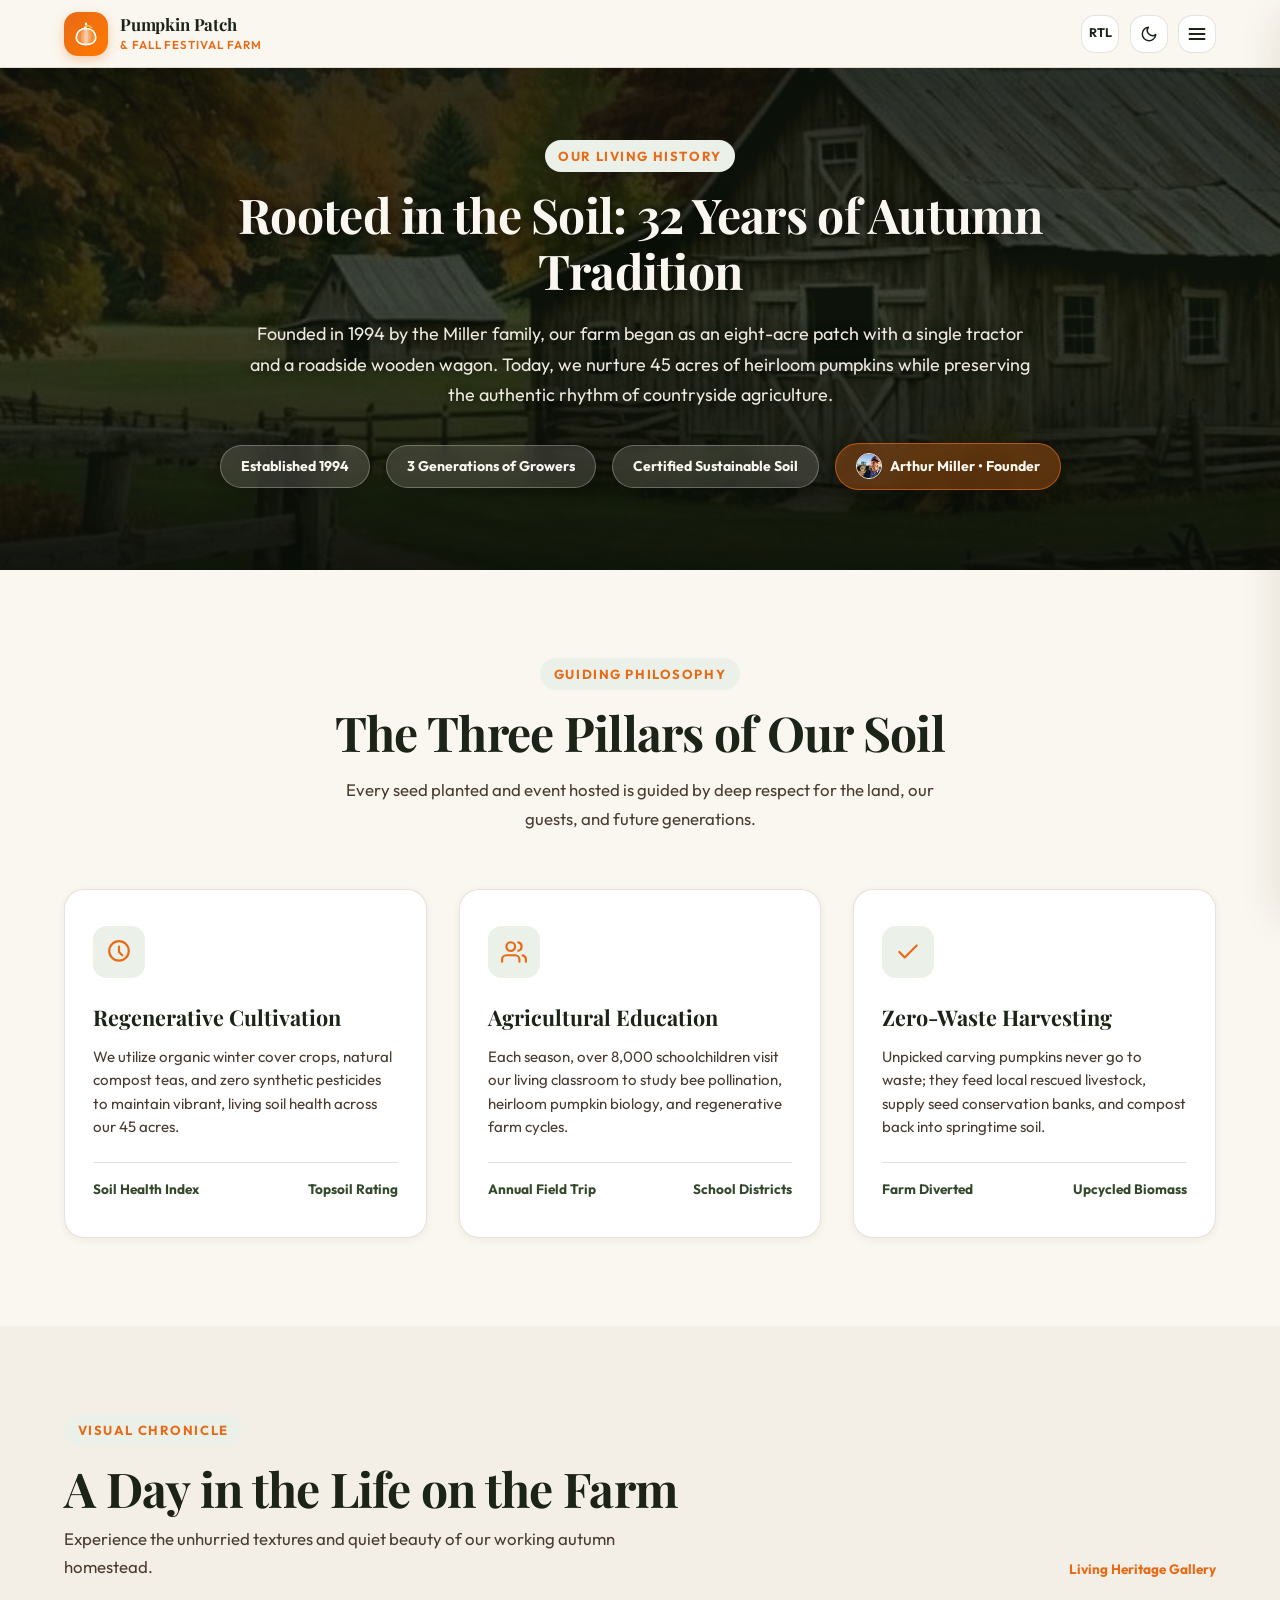
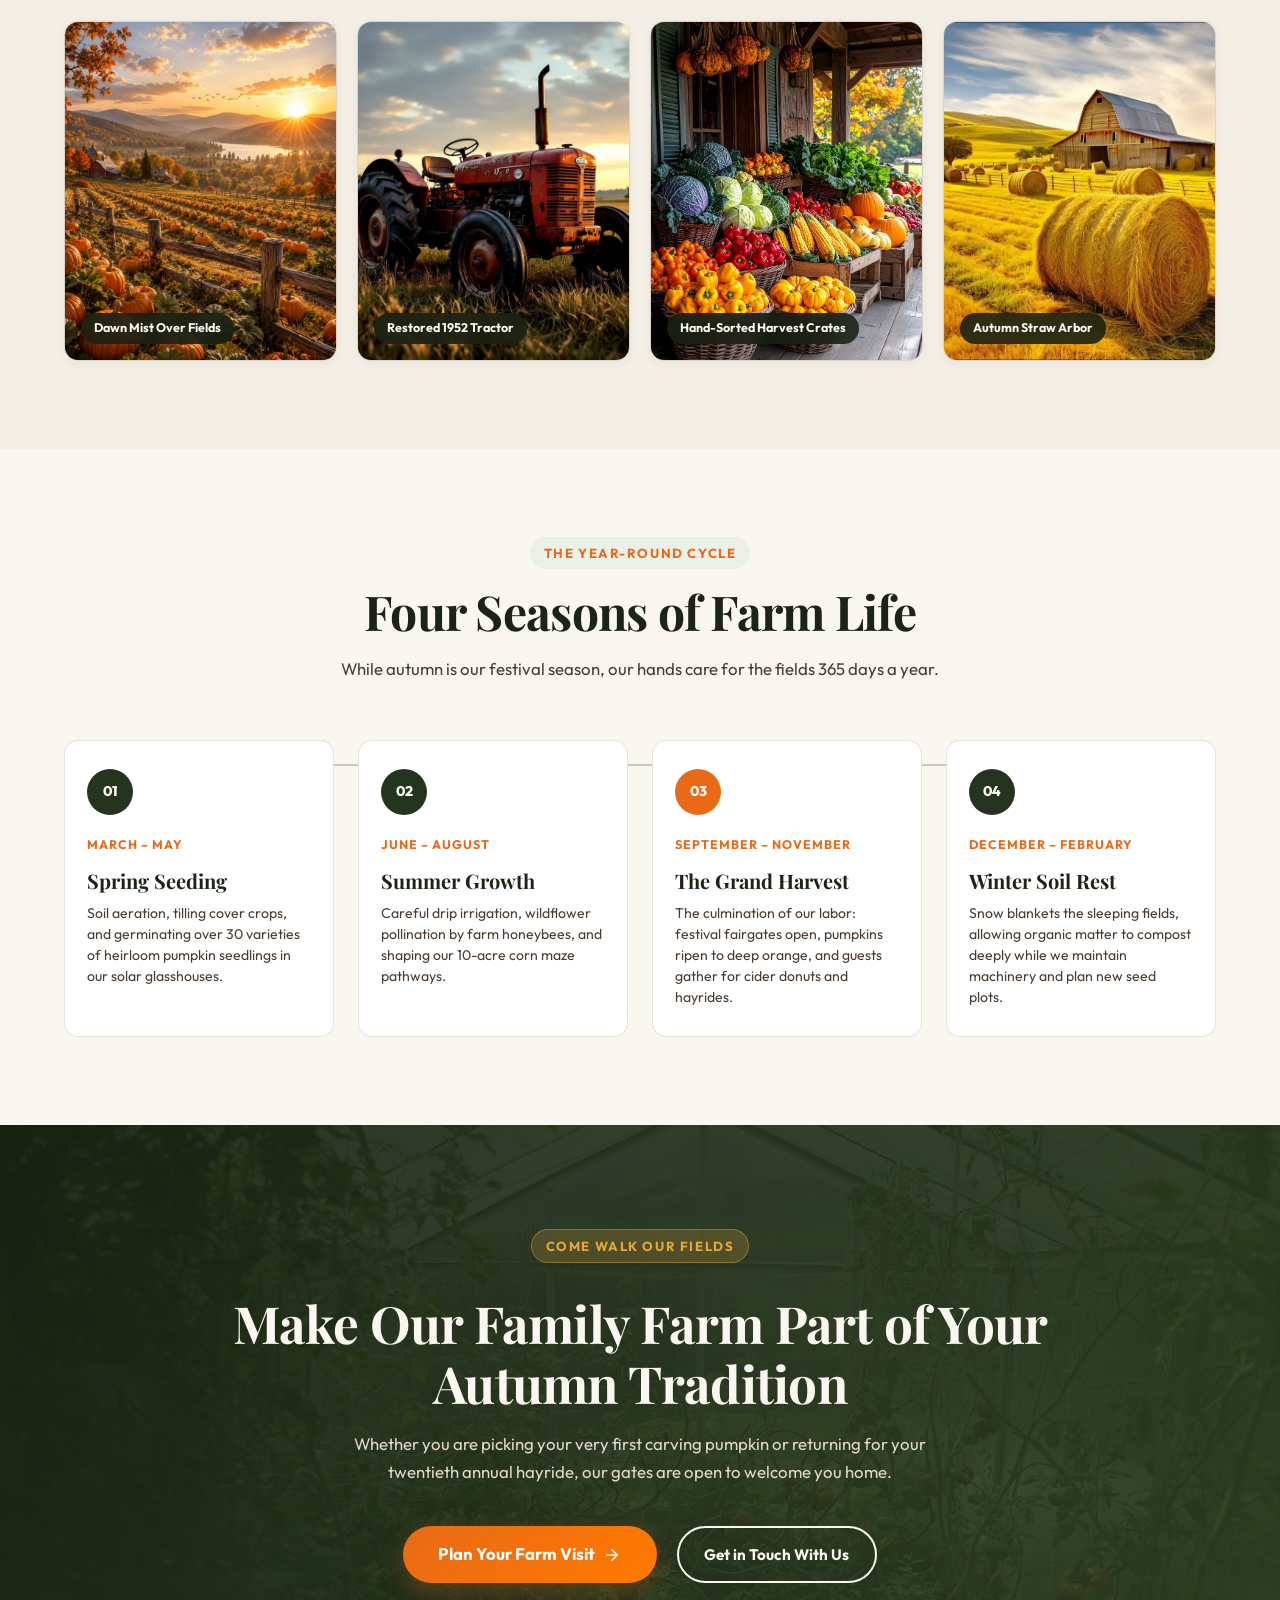
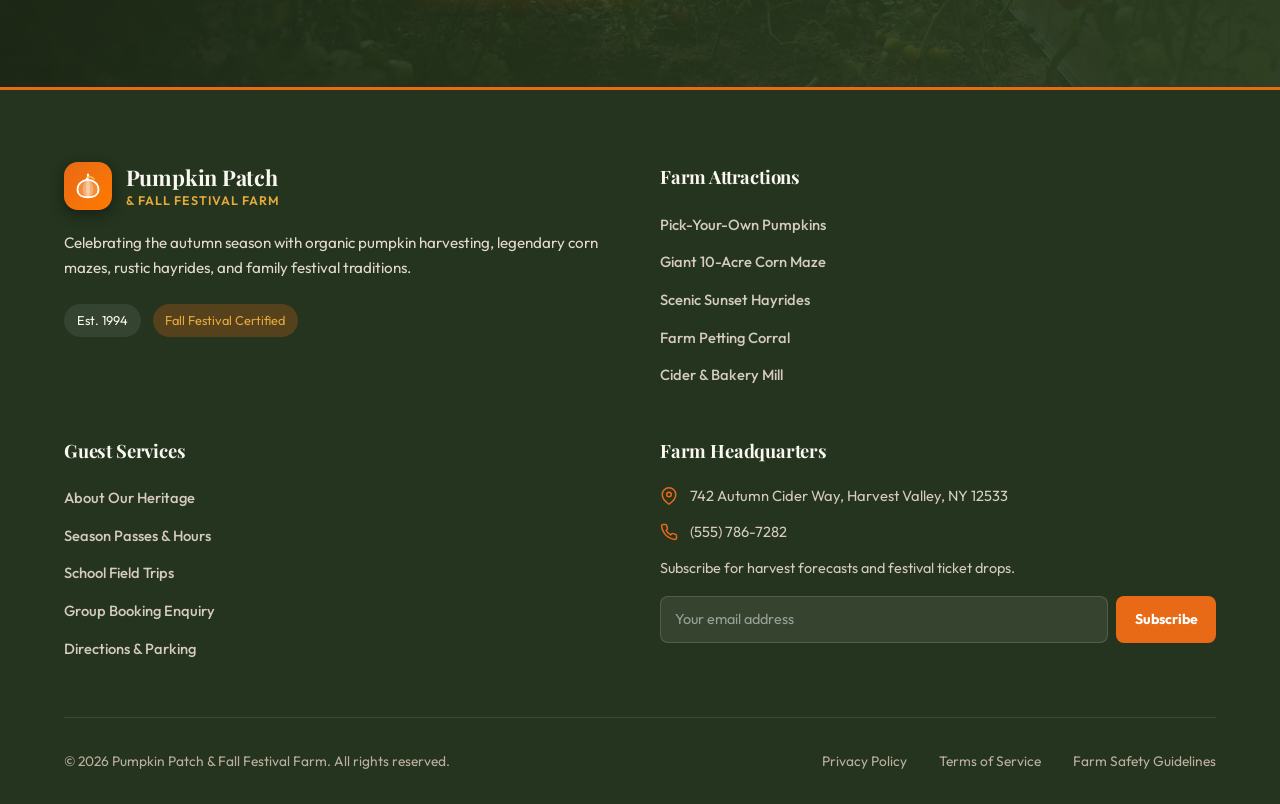
==== about.html @ 85efc8c0 "first commit" ====
<!DOCTYPE html>
<html lang="en" dir="ltr">

<head>
  <meta charset="UTF-8">
  <meta name="viewport" content="width=device-width, initial-scale=1.0">
  <title>About Our Heritage &amp; Soil | Pumpkin Patch &amp; Fall Festival Farm</title>
  <meta name="description"
    content="Learn about our 32-year family farming heritage, organic soil stewardship, heirloom pumpkin varieties, and community educational traditions.">

  <link rel="icon" type="image/svg+xml" href="assets/images/favicon.svg">
  <link rel="apple-touch-icon" href="assets/images/favicon.svg">

  <link rel="stylesheet" href="assets/css/style.css">
  <link rel="stylesheet" href="assets/css/responsive.css">
</head>

<body>

  <!-- Preloader -->
  <div class="page-loader" aria-hidden="true">
    <div class="loader-pumpkin-spinner">
      <svg viewBox="0 0 48 48" fill="none" xmlns="http://www.w3.org/2000/svg">
        <path d="M24 6V12" stroke="#34482B" stroke-width="3" stroke-linecap="round" />
        <path d="M28 8C31 7 34 8 36 10" stroke="#34482B" stroke-width="2.5" stroke-linecap="round" />
        <ellipse cx="24" cy="28" rx="18" ry="15" fill="#E86A17" />
        <ellipse cx="24" cy="28" rx="10" ry="15" fill="#FF7A00" />
        <ellipse cx="24" cy="28" rx="4" ry="15" fill="#F4BA4E" />
      </svg>
    </div>
    <div class="loader-text">Farm Heritage</div>
  </div>

  <!-- Fixed Header (Desktop Single-Line & Mobile System) -->
  <header class="site-header" id="main-header">
    <div class="container header-container">

      <a href="index.html" class="brand-logo-link" aria-label="Pumpkin Patch and Fall Festival Farm Home">
        <div class="brand-icon-wrapper" aria-hidden="true">
          <svg width="26" height="26" viewBox="0 0 32 32" fill="none" xmlns="http://www.w3.org/2000/svg">
            <path d="M16 3C16 3 17 7 14 9" stroke="#FFFFFF" stroke-width="2.5" stroke-linecap="round" />
            <path d="M16 6C19 5 22 7 23 8" stroke="#F4BA4E" stroke-width="2" stroke-linecap="round" />
            <path d="M16 9C9.37 9 4 13.92 4 20C4 26.08 9.37 29 16 29C22.63 29 28 26.08 28 20C28 13.92 22.63 9 16 9Z"
              fill="#FAF7F0" fill-opacity="0.2" />
            <path d="M16 9C12.5 9 10 13.92 10 20C10 26.08 12.5 29 16 29C19.5 29 22 26.08 22 20C22 13.92 19.5 9 16 9Z"
              fill="#FAF7F0" fill-opacity="0.3" />
            <path
              d="M16 9C14.5 9 13.5 13.92 13.5 20C13.5 26.08 14.5 29 16 29C17.5 29 18.5 26.08 18.5 20C18.5 13.92 17.5 9 16 9Z"
              fill="#FAF7F0" fill-opacity="0.4" />
            <path d="M16 9C9.37 9 4 13.92 4 20C4 26.08 9.37 29 16 29C22.63 29 28 26.08 28 20C28 13.92 22.63 9 16 9Z"
              stroke="#FFFFFF" stroke-width="2" />
          </svg>
        </div>
        <div class="brand-text-group">
          <span class="brand-name">Pumpkin Patch</span>
          <span class="brand-subtext">&amp; Fall Festival Farm</span>
        </div>
      </a>

      <!-- Exactly 6 Nav Items -->
      <nav class="desktop-nav" aria-label="Main Navigation">
        <ul class="nav-list">
          <li class="nav-item has-dropdown">
            <button type="button" class="dropdown-toggle" aria-expanded="false" aria-haspopup="true"
              id="homeDropdownBtn">
              <span>Home</span>
              <svg class="dropdown-arrow" viewBox="0 0 24 24" fill="none" stroke="currentColor" stroke-width="2.2"
                stroke-linecap="round" stroke-linejoin="round" aria-hidden="true">
                <polyline points="6 9 12 15 18 9"></polyline>
              </svg>
            </button>
            <div class="dropdown-menu" aria-labelledby="homeDropdownBtn">
              <a href="index.html" class="dropdown-item">
                <span>Home 1 (Harvest Edition)</span>
              </a>
              <a href="home-2.html" class="dropdown-item">
                <span>Home 2 (Festival Fair)</span>
              </a>
            </div>
          </li>
          <li class="nav-item"><a href="about.html" class="nav-link active">About Us</a></li>
          <li class="nav-item"><a href="attractions.html" class="nav-link">Attractions</a></li>
          <li class="nav-item"><a href="tickets.html" class="nav-link">Tickets &amp; Hours</a></li>
          <li class="nav-item"><a href="field-trips.html" class="nav-link">School Field Trips</a></li>
          <li class="nav-item"><a href="contact.html" class="nav-link">Contact</a></li>
        </ul>
      </nav>

      <!-- Utilities -->
      <div class="header-actions">
        <button type="button" class="control-btn rtl-toggle-btn" aria-label="Toggle text direction"
          title="Toggle RTL / LTR">RTL</button>
        <button type="button" class="control-btn theme-toggle-btn" aria-label="Toggle dark mode" title="Toggle Theme">
          <svg width="18" height="18" viewBox="0 0 24 24" fill="none" stroke="currentColor" stroke-width="2"
            stroke-linecap="round" stroke-linejoin="round" aria-hidden="true">
            <path d="M21 12.79A9 9 0 1 1 11.21 3 7 7 0 0 0 21 12.79z"></path>
          </svg>
        </button>
        <a href="login.html" class="btn-login header-desktop-login" aria-label="Open Login and Register Page">
          <svg width="16" height="16" viewBox="0 0 24 24" fill="none" stroke="currentColor" stroke-width="2.2"
            stroke-linecap="round" stroke-linejoin="round" aria-hidden="true">
            <path d="M20 21v-2a4 4 0 0 0-4-4H8a4 4 0 0 0-4 4v2"></path>
            <circle cx="12" cy="7" r="4"></circle>
          </svg>
          <span>Login / Join</span>
        </a>
        <button type="button" class="mobile-toggle-btn" aria-label="Open navigation menu" aria-expanded="false"
          aria-controls="mobileDrawer">
          <svg width="22" height="22" viewBox="0 0 24 24" fill="none" stroke="currentColor" stroke-width="2.2"
            stroke-linecap="round" stroke-linejoin="round" aria-hidden="true">
            <line x1="3" y1="6" x2="21" y2="6"></line>
            <line x1="3" y1="12" x2="21" y2="12"></line>
            <line x1="3" y1="18" x2="21" y2="18"></line>
          </svg>
        </button>
      </div>

    </div>
  </header>

  <!-- Mobile Drawer -->
  <div class="mobile-nav-backdrop" aria-hidden="true"></div>
  <aside class="mobile-nav-drawer" id="mobileDrawer" aria-label="Mobile Navigation">
    <div>
      <div class="mobile-drawer-header">
        <a href="index.html" class="brand-logo-link" aria-label="Pumpkin Patch and Fall Festival Farm Home">
          <div class="brand-icon-wrapper" aria-hidden="true">
            <svg width="24" height="24" viewBox="0 0 32 32" fill="none" xmlns="http://www.w3.org/2000/svg">
              <path d="M16 3C16 3 17 7 14 9" stroke="#FFFFFF" stroke-width="2.5" stroke-linecap="round" />
              <path d="M16 6C19 5 22 7 23 8" stroke="#F4BA4E" stroke-width="2" stroke-linecap="round" />
              <path d="M16 9C9.37 9 4 13.92 4 20C4 26.08 9.37 29 16 29C22.63 29 28 26.08 28 20C28 13.92 22.63 9 16 9Z"
                fill="#FAF7F0" fill-opacity="0.2" />
              <path d="M16 9C12.5 9 10 13.92 10 20C10 26.08 12.5 29 16 29C19.5 29 22 26.08 22 20C22 13.92 19.5 9 16 9Z"
                fill="#FAF7F0" fill-opacity="0.3" />
              <path
                d="M16 9C14.5 9 13.5 13.92 13.5 20C13.5 26.08 14.5 29 16 29C17.5 29 18.5 26.08 18.5 20C18.5 13.92 17.5 9 16 9Z"
                fill="#FAF7F0" fill-opacity="0.4" />
              <path d="M16 9C9.37 9 4 13.92 4 20C4 26.08 9.37 29 16 29C22.63 29 28 26.08 28 20C28 13.92 22.63 9 16 9Z"
                stroke="#FFFFFF" stroke-width="2" />
            </svg>
          </div>
          <div class="brand-text-group">
            <span class="brand-name">Pumpkin Patch</span>
            <span class="brand-subtext">&amp; Fall Festival Farm</span>
          </div>
        </a>
        <button type="button" class="mobile-close-btn" aria-label="Close navigation menu">
          <svg width="20" height="20" viewBox="0 0 24 24" fill="none" stroke="currentColor" stroke-width="2.2"
            stroke-linecap="round" stroke-linejoin="round" aria-hidden="true">
            <line x1="18" y1="6" x2="6" y2="18"></line>
            <line x1="6" y1="6" x2="18" y2="18"></line>
          </svg>
        </button>
      </div>

      <nav class="mobile-nav-list">
        <div class="mobile-nav-item">
          <button type="button" class="mobile-accordion-btn" aria-expanded="false">
            <span>Home</span>
            <svg width="18" height="18" viewBox="0 0 24 24" fill="none" stroke="currentColor" stroke-width="2.2"
              stroke-linecap="round" stroke-linejoin="round" aria-hidden="true">
              <polyline points="6 9 12 15 18 9"></polyline>
            </svg>
          </button>
          <div class="mobile-accordion-content">
            <a href="index.html" class="mobile-sub-link">Home 1 (Harvest Edition)</a>
            <a href="home-2.html" class="mobile-sub-link">Home 2 (Festival Fair)</a>
          </div>
        </div>
        <a href="about.html" class="mobile-nav-link active">About Us</a>
        <a href="attractions.html" class="mobile-nav-link">Attractions</a>
        <a href="tickets.html" class="mobile-nav-link">Tickets &amp; Hours</a>
        <a href="field-trips.html" class="mobile-nav-link">School Field Trips</a>
        <a href="contact.html" class="mobile-nav-link">Contact</a>
      </nav>
    </div>

    <div class="mobile-drawer-footer">
      <a href="login.html" class="btn-login" style="width:100%; justify-content:center;">
        <svg width="16" height="16" viewBox="0 0 24 24" fill="none" stroke="currentColor" stroke-width="2.2"
          stroke-linecap="round" stroke-linejoin="round" aria-hidden="true">
          <path d="M20 21v-2a4 4 0 0 0-4-4H8a4 4 0 0 0-4 4v2"></path>
          <circle cx="12" cy="7" r="4"></circle>
        </svg>
        <span>Login / Join</span>
      </a>

    </div>
  </aside>

  <!-- Login Modal -->
  <div class="auth-modal-backdrop" id="authModal" role="dialog" aria-modal="true" aria-labelledby="authTitle">
    <div class="auth-modal-card">
      <div class="auth-modal-header">
        <h2 class="auth-modal-title" id="authTitle">Guest Access</h2>
        <button type="button" class="auth-modal-close" aria-label="Close dialog"
          style="font-size:1.4rem; color:var(--text-muted); cursor:pointer;">&times;</button>
      </div>
      <div class="auth-tabs-nav" role="tablist">
        <button type="button" class="auth-tab-btn active" data-tab="login" role="tab" aria-selected="true">Sign
          In</button>
        <button type="button" class="auth-tab-btn" data-tab="register" role="tab" aria-selected="false">Create
          Account</button>
      </div>
      <div class="auth-modal-body">
        <div class="auth-tab-pane active" id="tab-login" role="tabpanel">
          <form id="loginForm" onsubmit="event.preventDefault(); alert('Signed in successfully!');">
            <div class="form-group">
              <label class="form-label" for="loginEmail">Email Address</label>
              <input type="email" id="loginEmail" class="form-input" placeholder="you@harvestfestival.com" required>
            </div>
            <div class="form-group">
              <label class="form-label" for="loginPassword">Password</label>
              <input type="password" id="loginPassword" class="form-input" placeholder="••••••••" required>
            </div>
            <button type="submit" class="auth-submit-btn">Sign In to Dashboard</button>
          </form>
        </div>
        <div class="auth-tab-pane" id="tab-register" role="tabpanel">
          <form id="registerForm" onsubmit="event.preventDefault(); alert('Account created successfully!');">
            <div class="form-group">
              <label class="form-label" for="regName">Full Name</label>
              <input type="text" id="regName" class="form-input" placeholder="Jane Doe" required>
            </div>
            <div class="form-group">
              <label class="form-label" for="regEmail">Email Address</label>
              <input type="email" id="regEmail" class="form-input" placeholder="you@harvestfestival.com" required>
            </div>
            <div class="form-group">
              <label class="form-label" for="regPassword">Create Password</label>
              <input type="password" id="regPassword" class="form-input" placeholder="At least 8 characters" required>
            </div>
            <button type="submit" class="auth-submit-btn">Complete Registration</button>
          </form>
        </div>
      </div>
    </div>
  </div>

  <!-- MAIN CONTENT: EXACTLY 5 MAIN CONTENT SECTIONS -->
  <main class="site-main">

    <!-- SECTION 1: HERITAGE & FOUNDER NARRATIVE (IMMERSIVE BACKGROUND IMAGE WITH OVERLAID TEXT) -->
    <section class="about-hero-section" id="heritage">
      <div class="about-hero-bg-overlay" aria-hidden="true">
        <img src="assets/images/about/p23.jpg" alt="Rolling autumn fields of the historic Miller family farm"
          class="about-hero-bg-img" width="1600" height="900" loading="eager">
      </div>
      <div class="container about-hero-container">

        <div class="about-hero-content">
          <span class="section-eyebrow">Our Living History</span>
          <h1 class="section-heading about-hero-title">
            Rooted in the Soil: <span class="highlight-autumn">32 Years</span> of Autumn Tradition
          </h1>
          <p class="section-desc about-hero-desc">
            Founded in 1994 by the Miller family, our farm began as an eight-acre patch with a single tractor and a
            roadside wooden wagon. Today, we nurture 45 acres of heirloom pumpkins while preserving the authentic rhythm
            of countryside agriculture.
          </p>

          <div class="about-heritage-pills">
            <span class="heritage-pill">Established 1994</span>
            <span class="heritage-pill">3 Generations of Growers</span>
            <span class="heritage-pill">Certified Sustainable Soil</span>
            <span class="heritage-pill founder-pill">
              <img src="assets/images/about/p24.jpg" alt="Arthur Miller, Founder" class="founder-mini-thumb" width="28"
                height="28">
              <span>Arthur Miller &bull; Founder</span>
            </span>
          </div>
        </div>

      </div>
    </section>

    <!-- SECTION 2: THREE PILLARS OF OUR SOIL (ARCHITECTURAL COLUMNS) -->
    <section class="pillars-section" id="pillars">
      <div class="container">

        <div class="section-header-centered">
          <span class="section-eyebrow">Guiding Philosophy</span>
          <h2 class="section-heading">The Three Pillars of Our Soil</h2>
          <p class="section-desc" style="margin: 0 auto;">
            Every seed planted and event hosted is guided by deep respect for the land, our guests, and future
            generations.
          </p>
        </div>

        <div class="pillars-grid">

          <div class="pillar-col">
            <div>
              <div class="pillar-icon-box">
                <svg width="26" height="26" viewBox="0 0 24 24" fill="none" stroke="currentColor" stroke-width="2"
                  stroke-linecap="round" stroke-linejoin="round" aria-hidden="true">
                  <path d="M12 2a9 9 0 0 1 9 9c0 4.97-4.03 9-9 9A9 9 0 0 1 3 11a9 9 0 0 1 9-9z"></path>
                  <path d="M12 7v5l3 3"></path>
                </svg>
              </div>
              <h3 class="pillar-title">Regenerative Cultivation</h3>
              <p class="pillar-desc">
                We utilize organic winter cover crops, natural compost teas, and zero synthetic pesticides to maintain
                vibrant, living soil health across our 45 acres.
              </p>
            </div>
            <div class="pillar-metric">
              <span>Soil Health Index</span>
              <strong> Topsoil Rating</strong>
            </div>
          </div>

          <div class="pillar-col">
            <div>
              <div class="pillar-icon-box">
                <svg width="26" height="26" viewBox="0 0 24 24" fill="none" stroke="currentColor" stroke-width="2"
                  stroke-linecap="round" stroke-linejoin="round" aria-hidden="true">
                  <path d="M17 21v-2a4 4 0 0 0-4-4H5a4 4 0 0 0-4 4v2"></path>
                  <circle cx="9" cy="7" r="4"></circle>
                  <path d="M23 21v-2a4 4 0 0 0-3-3.87"></path>
                  <path d="M16 3.13a4 4 0 0 1 0 7.75"></path>
                </svg>
              </div>
              <h3 class="pillar-title">Agricultural Education</h3>
              <p class="pillar-desc">
                Each season, over 8,000 schoolchildren visit our living classroom to study bee pollination, heirloom
                pumpkin biology, and regenerative farm cycles.
              </p>
            </div>
            <div class="pillar-metric">
              <span>Annual Field Trip</span>
              <strong> School Districts</strong>
            </div>
          </div>

          <div class="pillar-col">
            <div>
              <div class="pillar-icon-box">
                <svg width="26" height="26" viewBox="0 0 24 24" fill="none" stroke="currentColor" stroke-width="2"
                  stroke-linecap="round" stroke-linejoin="round" aria-hidden="true">
                  <polyline points="20 6 9 17 4 12"></polyline>
                </svg>
              </div>
              <h3 class="pillar-title">Zero-Waste Harvesting</h3>
              <p class="pillar-desc">
                Unpicked carving pumpkins never go to waste; they feed local rescued livestock, supply seed conservation
                banks, and compost back into springtime soil.
              </p>
            </div>
            <div class="pillar-metric">
              <span>Farm Diverted</span>
              <strong>Upcycled Biomass</strong>
            </div>
          </div>

        </div>

      </div>
    </section>

    <!-- SECTION 3: PURE VISUAL FARMSTEAD LIFE ("ONLY IMAGE" RIBBON PANORAMA) -->
    <section class="farm-ribbon-section" id="pure-visuals">
      <div class="container">

        <div style="display:flex; justify-content:space-between; align-items:flex-end; flex-wrap:wrap; gap:1.5rem;">
          <div>
            <span class="section-eyebrow">Visual Chronicle</span>
            <h2 class="section-heading" style="margin-bottom:0.5rem;">A Day in the Life on the Farm</h2>
            <p class="section-desc">Experience the unhurried textures and quiet beauty of our working autumn homestead.
            </p>
          </div>
          <span style="font-size:0.85rem; font-weight:700; color:var(--color-pumpkin);">Living Heritage Gallery</span>
        </div>

        <div class="farm-ribbon-grid">

          <div class="ribbon-img-box">
            <img src="assets/images/about/p25.jpg"
              alt="Autumn mist rising above golden morning trees and pumpkin fields" class="ribbon-img" width="800"
              height="530" loading="lazy">
            <span class="ribbon-caption-pill">Dawn Mist Over Fields</span>
          </div>

          <div class="ribbon-img-box">
            <img src="assets/images/about/p26.jpg" alt="Vintage classic farm tractor resting in the autumn fields"
              class="ribbon-img" width="800" height="530" loading="lazy">
            <span class="ribbon-caption-pill">Restored 1952 Tractor</span>
          </div>

          <div class="ribbon-img-box">
            <img src="assets/images/about/p27.jpg"
              alt="Rustic wooden crates brimming with freshly picked gourds and squash" class="ribbon-img" width="800"
              height="530" loading="lazy">
            <span class="ribbon-caption-pill">Hand-Sorted Harvest Crates</span>
          </div>

          <div class="ribbon-img-box">
            <img src="assets/images/about/p28.jpg"
              alt="Golden straw bales and rustic wooden barns under afternoon sunlight" class="ribbon-img" width="800"
              height="530" loading="lazy">
            <span class="ribbon-caption-pill">Autumn Straw Arbor</span>
          </div>

        </div>

      </div>
    </section>

    <!-- SECTION 4: FOUR SEASONS ON THE FARM (HORIZONTAL TIMELINE) -->
    <section class="seasons-section" id="seasons">
      <div class="container">

        <div class="section-header-centered">
          <span class="section-eyebrow">The Year-Round Cycle</span>
          <h2 class="section-heading">Four Seasons of Farm Life</h2>
          <p class="section-desc" style="margin: 0 auto;">
            While autumn is our festival season, our hands care for the fields 365 days a year.
          </p>
        </div>

        <div class="seasons-timeline-row">

          <!-- Spring -->
          <div class="season-step-card">
            <div class="season-badge-circle">01</div>
            <span class="season-months">March &ndash; May</span>
            <h3 class="season-name">Spring Seeding</h3>
            <p class="season-notes">Soil aeration, tilling cover crops, and germinating over 30 varieties of heirloom
              pumpkin seedlings in our solar glasshouses.</p>
          </div>

          <!-- Summer -->
          <div class="season-step-card">
            <div class="season-badge-circle">02</div>
            <span class="season-months">June &ndash; August</span>
            <h3 class="season-name">Summer Growth</h3>
            <p class="season-notes">Careful drip irrigation, wildflower pollination by farm honeybees, and shaping our
              10-acre corn maze pathways.</p>
          </div>

          <!-- Autumn -->
          <div class="season-step-card active-season">
            <div class="season-badge-circle">03</div>
            <span class="season-months">September &ndash; November</span>
            <h3 class="season-name">The Grand Harvest</h3>
            <p class="season-notes">The culmination of our labor: festival fairgates open, pumpkins ripen to deep
              orange, and guests gather for cider donuts and hayrides.</p>
          </div>

          <!-- Winter -->
          <div class="season-step-card">
            <div class="season-badge-circle">04</div>
            <span class="season-months">December &ndash; February</span>
            <h3 class="season-name">Winter Soil Rest</h3>
            <p class="season-notes">Snow blankets the sleeping fields, allowing organic matter to compost deeply while
              we maintain machinery and plan new seed plots.</p>
          </div>

        </div>

      </div>
    </section>

    <!-- SECTION 5: FARM HERITAGE FINAL CTA (MANDATORY FINAL CTA SECTION) -->
    <section class="heritage-cta-section" id="visit-cta">
      <div class="heritage-cta-bg" aria-hidden="true"></div>
      <div class="container">
        <div class="heritage-cta-inner">
          <span class="section-eyebrow"
            style="background-color:rgba(229,169,60,0.2); color:var(--color-mustard); border:1px solid rgba(229,169,60,0.4);">
            Come Walk Our Fields
          </span>
          <h2 class="section-heading" style="color:#FAF7F0; font-size:clamp(2.2rem, 4vw, 3.4rem); margin-top:1rem;">
            Make Our Family Farm Part of Your Autumn Tradition
          </h2>
          <p class="section-desc" style="color:#E3D9CC; margin: 0 auto 2.5rem; max-width:640px;">
            Whether you are picking your very first carving pumpkin or returning for your twentieth annual hayride, our
            gates are open to welcome you home.
          </p>

          <div style="display:flex; justify-content:center; gap:1.25rem; flex-wrap:wrap;">
            <a href="tickets.html" class="btn-primary" style="font-size:1.05rem; padding:0.95rem 2.2rem;">
              <span>Plan Your Farm Visit</span>
              <svg width="18" height="18" viewBox="0 0 24 24" fill="none" stroke="currentColor" stroke-width="2.2"
                stroke-linecap="round" stroke-linejoin="round" aria-hidden="true">
                <line x1="5" y1="12" x2="19" y2="12"></line>
                <polyline points="12 5 19 12 12 19"></polyline>
              </svg>
            </a>
            <a href="contact.html" class="btn-secondary" style="color:#FAF7F0; border-color:#FAF7F0;">Get in Touch With
              Us</a>
          </div>
        </div>
      </div>
    </section>

  </main>

  <!-- Shared Autumn Footer -->
  <footer class="site-footer">
    <div class="container">
      <div class="footer-top-grid">

        <div>
          <a href="index.html" class="brand-logo-link" aria-label="Pumpkin Patch and Fall Festival Farm Home">
            <div class="brand-icon-wrapper" aria-hidden="true">
              <svg width="28" height="28" viewBox="0 0 32 32" fill="none" xmlns="http://www.w3.org/2000/svg">
                <path d="M16 3C16 3 17 7 14 9" stroke="#FFFFFF" stroke-width="2.5" stroke-linecap="round" />
                <path d="M16 6C19 5 22 7 23 8" stroke="#F4BA4E" stroke-width="2" stroke-linecap="round" />
                <path d="M16 9C9.37 9 4 13.92 4 20C4 26.08 9.37 29 16 29C22.63 29 28 26.08 28 20C28 13.92 22.63 9 16 9Z"
                  fill="#FAF7F0" fill-opacity="0.2" />
                <path
                  d="M16 9C12.5 9 10 13.92 10 20C10 26.08 12.5 29 16 29C19.5 29 22 26.08 22 20C22 13.92 19.5 9 16 9Z"
                  fill="#FAF7F0" fill-opacity="0.3" />
                <path
                  d="M16 9C14.5 9 13.5 13.92 13.5 20C13.5 26.08 14.5 29 16 29C17.5 29 18.5 26.08 18.5 20C18.5 13.92 17.5 9 16 9Z"
                  fill="#FAF7F0" fill-opacity="0.4" />
                <path d="M16 9C9.37 9 4 13.92 4 20C4 26.08 9.37 29 16 29C22.63 29 28 26.08 28 20C28 13.92 22.63 9 16 9Z"
                  stroke="#FFFFFF" stroke-width="2" />
              </svg>
            </div>
            <div class="brand-text-group">
              <span class="brand-name">Pumpkin Patch</span>
              <span class="brand-subtext">&amp; Fall Festival Farm</span>
            </div>
          </a>
          <p class="footer-brand-desc">
            Celebrating the autumn season with organic pumpkin harvesting, legendary corn mazes, rustic hayrides, and
            family festival traditions.
          </p>
          <div style="display:flex; gap:0.75rem;">
            <span
              style="padding:0.4rem 0.8rem; background:rgba(255,255,255,0.08); border-radius:9999px; font-size:0.8rem; color:#FAF7F0;">Est.
              1994</span>
            <span
              style="padding:0.4rem 0.8rem; background:rgba(232,106,23,0.25); border-radius:9999px; font-size:0.8rem; color:var(--color-mustard);">Fall
              Festival Certified</span>
          </div>
        </div>

        <div>
          <h2 class="footer-heading">Farm Attractions</h2>
          <ul class="footer-links-list">
            <li><a href="attractions.html" class="footer-link">Pick-Your-Own Pumpkins</a></li>
            <li><a href="attractions.html" class="footer-link">Giant 10-Acre Corn Maze</a></li>
            <li><a href="attractions.html" class="footer-link">Scenic Sunset Hayrides</a></li>
            <li><a href="attractions.html" class="footer-link">Farm Petting Corral</a></li>
            <li><a href="attractions.html" class="footer-link">Cider &amp; Bakery Mill</a></li>
          </ul>
        </div>

        <div>
          <h2 class="footer-heading">Guest Services</h2>
          <ul class="footer-links-list">
            <li><a href="about.html" class="footer-link">About Our Heritage</a></li>
            <li><a href="tickets.html" class="footer-link">Season Passes &amp; Hours</a></li>
            <li><a href="field-trips.html" class="footer-link">School Field Trips</a></li>
            <li><a href="contact.html" class="footer-link">Group Booking Enquiry</a></li>
            <li><a href="contact.html" class="footer-link">Directions &amp; Parking</a></li>
          </ul>
        </div>

        <div>
          <h2 class="footer-heading">Farm Headquarters</h2>
          <div class="footer-contact-item">
            <svg class="footer-contact-icon" viewBox="0 0 24 24" fill="none" stroke="currentColor" stroke-width="2"
              stroke-linecap="round" stroke-linejoin="round" aria-hidden="true">
              <path d="M21 10c0 7-9 13-9 13s-9-6-9-13a9 9 0 0 1 18 0z"></path>
              <circle cx="12" cy="10" r="3"></circle>
            </svg>
            <span>742 Autumn Cider Way, Harvest Valley, NY 12533</span>
          </div>
          <div class="footer-contact-item">
            <svg class="footer-contact-icon" viewBox="0 0 24 24" fill="none" stroke="currentColor" stroke-width="2"
              stroke-linecap="round" stroke-linejoin="round" aria-hidden="true">
              <path
                d="M22 16.92v3a2 2 0 0 1-2.18 2 19.79 19.79 0 0 1-8.63-3.07 19.5 19.5 0 0 1-6-6 19.79 19.79 0 0 1-3.07-8.67A2 2 0 0 1 4.11 2h3a2 2 0 0 1 2 1.72 12.84 12.84 0 0 0 .7 2.81 2 2 0 0 1-.45 2.11L8.09 9.91a16 16 0 0 0 6 6l1.27-1.27a2 2 0 0 1 2.11-.45 12.84 12.84 0 0 0 2.81.7A2 2 0 0 1 22 16.92z">
              </path>
            </svg>
            <span>(555) 786-7282</span>
          </div>
          <p class="footer-newsletter-text">Subscribe for harvest forecasts and festival ticket drops.</p>
          <form class="footer-newsletter-form"
            onsubmit="event.preventDefault(); alert('Subscribed to harvest alerts!');">
            <input type="email" class="footer-newsletter-input" placeholder="Your email address" required
              aria-label="Email for harvest newsletter">
            <button type="submit" class="footer-newsletter-btn">Subscribe</button>
          </form>
        </div>

      </div>

      <div class="footer-bottom">
        <div>
          &copy; 2026 Pumpkin Patch &amp; Fall Festival Farm. All rights reserved.
        </div>
        <div class="footer-bottom-links">
          <a href="#" class="footer-bottom-link">Privacy Policy</a>
          <a href="#" class="footer-bottom-link">Terms of Service</a>
          <a href="#" class="footer-bottom-link">Farm Safety Guidelines</a>
        </div>
      </div>
    </div>
  </footer>

  <!-- Scroll To Top -->
  <button type="button" class="scroll-top-btn" aria-label="Scroll back to top of page">
    <svg width="22" height="22" viewBox="0 0 24 24" fill="none" stroke="currentColor" stroke-width="2.5"
      stroke-linecap="round" stroke-linejoin="round" aria-hidden="true">
      <polyline points="18 15 12 9 6 15"></polyline>
    </svg>
  </button>

  <script src="assets/js/main.js"></script>
</body>

</html>
---- assets/css/style.css ----
/* ==========================================================================
   PUMPKIN PATCH & FALL FESTIVAL FARM - CORE DESIGN SYSTEM & GLOBAL STYLES
   Autumn / Pumpkin Festival Color Palette - Warm, Bright, Natural & Balanced
   ========================================================================== */

@import url('https://fonts.googleapis.com/css2?family=Outfit:wght@400;500;600;700;800&family=Playfair+Display:ital,wght@0,600;0,700;0,800;1,600&display=swap');

:root {
  /* Autumn / Pumpkin Festival Color Palette */
  --bg-primary: #FAF7F0;          /* Warm Cream / Ivory */
  --bg-secondary: #F4EFE6;        /* Soft Warm Parchment */
  --bg-card: #FFFFFF;             /* Soft Off-White Card */
  --bg-card-hover: #FFFDF9;
  
  --color-pumpkin: #E86A17;       /* Primary Accent & CTA */
  --color-pumpkin-hover: #D35400; /* Darker Pumpkin */
  --color-bright-orange: #FF7A00; /* Highlights, Badges & Focus */
  --color-orange-glow: rgba(232, 106, 23, 0.22);
  
  --color-deep-olive: #24341E;     /* Secondary Accent & High Contrast */
  --color-moss-green: #34482B;     /* Subheadings, Borders, Accents */
  --color-moss-light: #EBF1E8;     /* Soft Olive Tint */
  
  --color-mustard: #E5A93C;        /* Warm Mustard Yellow Highlights */
  --color-mustard-soft: #FCF4E4;   /* Soft Yellow Pill Background */
  
  --color-earth-brown: #5A3E26;    /* Supporting Natural Tone */
  --color-earth-dark: #382414;     /* Deep Wood Brown */
  
  --color-autumn-red: #A63A24;     /* Small Touches / Badges */
  --color-autumn-red-soft: #F9EBE8;
  
  /* Text Brightness & Contrast (Warm, Readable, Never Dull) */
  --text-primary: #1C2417;        /* Ultra-dark olive-charcoal for crisp contrast */
  --text-secondary: #4A3C31;      /* Rich earthy-brown body text */
  --text-muted: #6B5B4E;          /* Warm secondary supporting label text */
  --text-inverse: #FFFFFF;        /* Pure white for dark/accent buttons */
  
  --border-light: rgba(90, 62, 38, 0.15);
  --border-medium: rgba(52, 72, 43, 0.25);
  --border-pumpkin: rgba(232, 106, 23, 0.35);

  /* Shadows */
  --shadow-sm: 0 2px 8px rgba(56, 36, 20, 0.06);
  --shadow-md: 0 8px 24px rgba(56, 36, 20, 0.08);
  --shadow-lg: 0 16px 40px rgba(56, 36, 20, 0.12);
  --shadow-pumpkin: 0 8px 25px rgba(232, 106, 23, 0.28);
  
  /* Geometry & Metrics */
  --header-height: 68px;
  --radius-sm: 8px;
  --radius-md: 14px;
  --radius-lg: 20px;
  --radius-full: 9999px;
  --transition-fast: 0.2s ease;
  --transition-normal: 0.3s cubic-bezier(0.16, 1, 0.3, 1);
  
  /* Typography */
  --font-heading: 'Playfair Display', Georgia, serif;
  --font-body: 'Outfit', -apple-system, BlinkMacSystemFont, 'Segoe UI', Roboto, sans-serif;
}

/* ==========================================================================
   DARK MODE SYSTEM (STRICT PURE #000000 BACKGROUND)
   ========================================================================== */
[data-theme="dark"] {
  --bg-primary: #000000;          /* STRICT #000000 */
  --bg-secondary: #0A0A0A;        /* Pitch black tier */
  --bg-card: #0D0E0C;             /* Deep muted obsidian */
  --bg-card-hover: #141612;
  
  --color-pumpkin: #F07623;
  --color-pumpkin-hover: #FF8833;
  --color-bright-orange: #FFA033;
  --color-orange-glow: rgba(240, 118, 35, 0.35);
  
  --color-deep-olive: #567845;
  --color-moss-green: #89A877;
  --color-moss-light: #162013;
  
  --color-mustard: #F4BA4E;
  --color-mustard-soft: #241D0D;
  
  --color-earth-brown: #C9A98B;
  --color-earth-dark: #2A1D13;
  
  --color-autumn-red: #D9533B;
  --color-autumn-red-soft: #2A1410;
  
  /* High Brightness & Legibility for Dark Mode */
  --text-primary: #FAF7F0;        /* Bright Cream/White */
  --text-secondary: #E3D9CC;      /* Very bright warm readable */
  --text-muted: #BDB0A0;          /* Clearly visible bright taupe */
  --text-inverse: #000000;
  
  --border-light: rgba(240, 118, 35, 0.18);
  --border-medium: rgba(137, 168, 119, 0.3);
  --border-pumpkin: rgba(240, 118, 35, 0.5);

  --shadow-sm: 0 2px 10px rgba(0, 0, 0, 0.8);
  --shadow-md: 0 8px 30px rgba(0, 0, 0, 0.9);
  --shadow-lg: 0 16px 50px rgba(0, 0, 0, 0.95);
  --shadow-pumpkin: 0 8px 30px rgba(240, 118, 35, 0.4);
}

/* ==========================================================================
   CSS RESET & BASE
   ========================================================================== */
*, *::before, *::after {
  box-sizing: border-box;
  margin: 0;
  padding: 0;
}

html {
  font-family: var(--font-body);
  font-size: 16px;
  line-height: 1.6;
  scroll-behavior: smooth;
  -webkit-font-smoothing: antialiased;
  -moz-osx-font-smoothing: grayscale;
  background-color: var(--bg-primary);
  color: var(--text-primary);
  transition: background-color var(--transition-normal), color var(--transition-normal);
}

body {
  min-height: 100vh;
  background-color: var(--bg-primary);
  color: var(--text-primary);
  display: flex;
  flex-direction: column;
  overflow-x: hidden;
  position: relative;
}

img, svg, picture, video {
  max-width: 100%;
  display: block;
}

input, button, textarea, select {
  font: inherit;
  color: inherit;
}

a {
  color: inherit;
  text-decoration: none;
  transition: color var(--transition-fast);
}

button {
  cursor: pointer;
  border: none;
  background: none;
}

ul, ol {
  list-style: none;
}

/* Accessible focus styles */
:focus-visible {
  outline: 2px solid var(--color-bright-orange);
  outline-offset: 3px;
  border-radius: var(--radius-sm);
}

/* ==========================================================================
   LAYOUT & CONTAINER
   ========================================================================== */
.container {
  width: 100%;
  max-width: 1200px;
  margin-left: auto;
  margin-right: auto;
  padding-left: 1.5rem;
  padding-right: 1.5rem;
}

.site-main {
  flex: 1 0 auto;
  padding-top: var(--header-height); /* Accounts for fixed single-line header */
}

/* ==========================================================================
   PAGE PRELOADER
   ========================================================================== */
.page-loader {
  position: fixed;
  inset: 0;
  background-color: var(--bg-primary);
  z-index: 99999;
  display: flex;
  flex-direction: column;
  align-items: center;
  justify-content: center;
  gap: 1.25rem;
  transition: opacity 0.5s ease, visibility 0.5s ease;
}

.page-loader.loaded {
  opacity: 0;
  visibility: hidden;
  pointer-events: none;
}

.loader-pumpkin-spinner {
  width: 58px;
  height: 58px;
  animation: pumpkinSpin 1.8s cubic-bezier(0.4, 0, 0.2, 1) infinite;
}

.loader-text {
  font-family: var(--font-heading);
  font-size: 1.15rem;
  font-weight: 700;
  letter-spacing: 0.05em;
  color: var(--color-pumpkin);
  text-transform: uppercase;
}

@keyframes pumpkinSpin {
  0% { transform: rotate(0deg) scale(0.95); }
  50% { transform: rotate(180deg) scale(1.08); }
  100% { transform: rotate(360deg) scale(0.95); }
}

/* ==========================================================================
   HEADER - FIXED COMPACT SINGLE-LINE ON DESKTOP
   ========================================================================== */
.site-header {
  position: fixed;
  top: 0;
  left: 0;
  right: 0;
  height: var(--header-height);
  background-color: rgba(250, 247, 240, 0.92);
  backdrop-filter: blur(12px);
  -webkit-backdrop-filter: blur(12px);
  border-bottom: 1px solid var(--border-light);
  z-index: 1000;
  transition: background-color var(--transition-normal), box-shadow var(--transition-normal), border-color var(--transition-normal);
}

[data-theme="dark"] .site-header {
  background-color: rgba(0, 0, 0, 0.92);
  border-bottom: 1px solid rgba(240, 118, 35, 0.18);
}

.site-header.scrolled {
  box-shadow: var(--shadow-sm);
  background-color: rgba(250, 247, 240, 0.98);
}

[data-theme="dark"] .site-header.scrolled {
  background-color: rgba(0, 0, 0, 0.98);
  box-shadow: 0 4px 20px rgba(0, 0, 0, 0.9);
}

.header-container {
  display: flex;
  align-items: center;
  justify-content: space-between;
  height: 100%;
  gap: 1.25rem;
}

/* Unique Brand Logo */
.brand-logo-link {
  display: flex;
  align-items: center;
  gap: 0.75rem;
  text-decoration: none;
  flex-shrink: 0;
}

.brand-icon-wrapper {
  width: 44px;
  height: 44px;
  border-radius: var(--radius-md);
  background: linear-gradient(135deg, var(--color-pumpkin), var(--color-bright-orange));
  display: flex;
  align-items: center;
  justify-content: center;
  color: #FFFFFF;
  box-shadow: 0 4px 12px rgba(232, 106, 23, 0.3);
  transition: transform var(--transition-fast);
}

.brand-logo-link:hover .brand-icon-wrapper {
  transform: rotate(-6deg) scale(1.05);
}

.brand-text-group {
  display: flex;
  flex-direction: column;
  gap: 0.22rem;
  line-height: 1.15;
}

.brand-name {
  font-family: var(--font-heading);
  font-size: 1.15rem;
  font-weight: 700;
  color: var(--text-primary);
  letter-spacing: -0.01em;
  white-space: nowrap;
}

.brand-subtext {
  font-size: 0.72rem;
  font-weight: 600;
  text-transform: uppercase;
  letter-spacing: 0.08em;
  color: var(--color-pumpkin);
  white-space: nowrap;
}

/* Exactly 6 Desktop Navigation Items */
.desktop-nav {
  display: flex;
  align-items: center;
}

.nav-list {
  display: flex;
  align-items: center;
  gap: 1.35rem;
  list-style: none;
}

.nav-item {
  position: relative;
}

.nav-link {
  font-size: 0.95rem;
  font-weight: 600;
  color: var(--text-secondary);
  padding: 0.5rem 0.2rem;
  display: inline-flex;
  align-items: center;
  gap: 0.35rem;
  position: relative;
  transition: color var(--transition-fast);
}

.nav-link::after {
  content: '';
  position: absolute;
  bottom: 0;
  left: 0;
  width: 0%;
  height: 2.5px;
  background-color: var(--color-pumpkin);
  border-radius: 2px;
  transition: width var(--transition-fast);
}

.nav-link:hover,
.nav-link.active {
  color: var(--color-pumpkin);
}

.nav-link.active::after {
  width: 100%;
}

/* Home Dropdown (STRICT CLICK-ONLY) */
.has-dropdown {
  position: relative;
}

.dropdown-toggle {
  background: none;
  border: none;
  font: inherit;
  color: var(--text-secondary);
  font-weight: 600;
  font-size: 0.95rem;
  padding: 0.5rem 0.2rem;
  display: inline-flex;
  align-items: center;
  gap: 0.35rem;
  cursor: pointer;
  position: relative;
  transition: color var(--transition-fast);
}

.dropdown-toggle::after {
  content: '';
  position: absolute;
  bottom: 0;
  left: 0;
  width: 0%;
  height: 2.5px;
  background-color: var(--color-pumpkin);
  border-radius: 2px;
  transition: width var(--transition-fast);
}

.dropdown-toggle:hover,
.dropdown-toggle[aria-expanded="true"],
.dropdown-toggle.active {
  color: var(--color-pumpkin);
}

.dropdown-toggle.active::after {
  width: 100%;
}

.dropdown-arrow {
  width: 14px;
  height: 14px;
  transition: transform var(--transition-fast);
}

.dropdown-toggle[aria-expanded="true"] .dropdown-arrow {
  transform: rotate(180deg);
}

.dropdown-menu {
  position: absolute;
  top: calc(100% + 0.6rem);
  left: 0;
  width: max-content;
  min-width: 230px;
  background-color: var(--bg-card);
  border: 1px solid var(--border-medium);
  border-radius: var(--radius-md);
  box-shadow: var(--shadow-lg);
  padding: 0.5rem;
  display: none;
  flex-direction: column;
  gap: 0.25rem;
  z-index: 1010;
  animation: menuDrop 0.2s cubic-bezier(0.16, 1, 0.3, 1) forwards;
}

.dropdown-menu.show {
  display: flex;
}

@keyframes menuDrop {
  from {
    opacity: 0;
    transform: translateY(-8px);
  }
  to {
    opacity: 1;
    transform: translateY(0);
  }
}

.dropdown-item {
  display: flex;
  align-items: center;
  justify-content: space-between;
  padding: 0.6rem 0.85rem;
  border-radius: var(--radius-sm);
  font-size: 0.9rem;
  font-weight: 600;
  color: var(--text-primary);
  white-space: nowrap;
  transition: background-color var(--transition-fast), color var(--transition-fast);
}

.dropdown-item:hover,
.dropdown-item.active {
  background-color: var(--color-moss-light);
  color: var(--color-pumpkin);
}

[data-theme="dark"] .dropdown-item:hover,
[data-theme="dark"] .dropdown-item.active {
  background-color: rgba(240, 118, 35, 0.15);
  color: var(--color-bright-orange);
}

/* Header Utilities & Actions Group */
.header-actions {
  display: flex;
  align-items: center;
  gap: 0.65rem;
  flex-shrink: 0;
}

.control-btn {
  width: 38px;
  height: 38px;
  min-width: 38px;
  min-height: 38px;
  max-width: 38px;
  max-height: 38px;
  aspect-ratio: 1 / 1;
  flex-shrink: 0;
  border-radius: var(--radius-md);
  display: inline-flex;
  align-items: center;
  justify-content: center;
  padding: 0;
  margin: 0;
  border: 1px solid var(--border-light);
  background-color: var(--bg-card);
  color: var(--text-primary);
  font-size: 0.78rem;
  font-weight: 700;
  line-height: 1;
  box-sizing: border-box;
  cursor: pointer;
  transition: all var(--transition-fast);
}

.control-btn:hover {
  border-color: var(--color-pumpkin);
  color: var(--color-pumpkin);
  transform: translateY(-1px);
}

.control-btn svg {
  width: 18px;
  height: 18px;
  display: block;
  pointer-events: none;
}

/* Login Button in Header (Per User Explicit Instruction) */
.btn-login {
  display: inline-flex;
  align-items: center;
  gap: 0.5rem;
  padding: 0.52rem 1.15rem;
  border-radius: var(--radius-full);
  background-color: var(--color-pumpkin);
  color: #FFFFFF !important;
  font-size: 0.88rem;
  font-weight: 700;
  text-decoration: none;
  cursor: pointer;
  border: none;
  box-shadow: 0 4px 14px rgba(232, 106, 23, 0.28);
  transition: all var(--transition-fast);
  white-space: nowrap;
}

.btn-login:hover {
  background-color: var(--color-pumpkin-hover);
  box-shadow: 0 6px 18px rgba(232, 106, 23, 0.38);
  transform: translateY(-1px);
}

/* Mobile Menu Hamburger Button */
.mobile-toggle-btn {
  display: none;
  width: 38px;
  height: 38px;
  min-width: 38px;
  min-height: 38px;
  max-width: 38px;
  max-height: 38px;
  aspect-ratio: 1 / 1;
  flex-shrink: 0;
  border-radius: var(--radius-md);
  border: 1px solid var(--border-light);
  background-color: var(--bg-card);
  color: var(--text-primary);
  align-items: center;
  justify-content: center;
  padding: 0;
  margin: 0;
  line-height: 1;
  box-sizing: border-box;
  cursor: pointer;
  transition: all var(--transition-fast);
}

.mobile-toggle-btn:hover {
  border-color: var(--color-pumpkin);
  color: var(--color-pumpkin);
  transform: translateY(-1px);
}

.mobile-toggle-btn svg {
  width: 20px;
  height: 20px;
  display: block;
  pointer-events: none;
}

/* ==========================================================================
   MOBILE NAVIGATION DRAWER
   Mobile header contains: brand logo, brand name, small text, dark mode button,
   rtl button, menu button.
   ========================================================================== */
.mobile-nav-backdrop {
  position: fixed;
  inset: 0;
  background-color: rgba(0, 0, 0, 0.65);
  backdrop-filter: blur(4px);
  z-index: 1090;
  opacity: 0;
  visibility: hidden;
  transition: opacity var(--transition-normal), visibility var(--transition-normal);
}

.mobile-nav-backdrop.open {
  opacity: 1;
  visibility: visible;
}

.mobile-nav-drawer {
  position: fixed;
  top: 0;
  right: 0;
  bottom: 0;
  width: 100%;
  max-width: 330px;
  background-color: var(--bg-primary);
  z-index: 1100;
  padding: 1.5rem;
  display: flex;
  flex-direction: column;
  justify-content: space-between;
  box-shadow: var(--shadow-lg);
  transform: translateX(100%);
  transition: transform 0.35s cubic-bezier(0.16, 1, 0.3, 1);
  overflow-y: auto;
}

[dir="rtl"] .mobile-nav-drawer {
  right: auto;
  left: 0;
  transform: translateX(-100%);
}

.mobile-nav-drawer.open {
  transform: translateX(0);
}

@media (min-width: 1367px) {
  .mobile-nav-drawer,
  .mobile-nav-backdrop {
    display: none !important;
    visibility: hidden !important;
    opacity: 0 !important;
    pointer-events: none !important;
  }
}

.mobile-drawer-header {
  display: flex;
  align-items: center;
  justify-content: space-between;
  padding-bottom: 1.25rem;
  border-bottom: 1px solid var(--border-light);
  gap: 0.75rem;
}

.mobile-drawer-header .brand-logo-link {
  display: flex;
  align-items: center;
  gap: 0.65rem;
  text-decoration: none;
  min-width: 0;
}

.mobile-drawer-header .brand-icon-wrapper {
  width: 38px;
  height: 38px;
  min-width: 38px;
  min-height: 38px;
  border-radius: var(--radius-md);
  background: linear-gradient(135deg, var(--color-pumpkin), var(--color-bright-orange));
  display: flex;
  align-items: center;
  justify-content: center;
  color: #FFFFFF;
  box-shadow: 0 4px 10px rgba(232, 106, 23, 0.25);
  flex-shrink: 0;
}

.mobile-drawer-header .brand-name {
  font-size: 1.05rem;
}

.mobile-close-btn {
  width: 36px;
  height: 36px;
  min-width: 36px;
  min-height: 36px;
  flex-shrink: 0;
  border-radius: var(--radius-full);
  display: flex;
  align-items: center;
  justify-content: center;
  border: 1px solid var(--border-light);
  color: var(--text-primary);
  background: none;
  cursor: pointer;
  transition: background-color var(--transition-fast), color var(--transition-fast);
}

.mobile-close-btn:hover {
  background-color: var(--color-moss-light);
  color: var(--color-pumpkin);
}

.mobile-nav-list {
  display: flex;
  flex-direction: column;
  gap: 0.5rem;
  margin-top: 1.25rem;
}

.mobile-nav-item {
  width: 100%;
}

.mobile-nav-link {
  display: flex;
  align-items: center;
  justify-content: space-between;
  width: 100%;
  padding: 0.85rem 1rem;
  border-radius: var(--radius-md);
  font-size: 1.05rem;
  font-weight: 600;
  color: var(--text-primary);
  transition: background-color var(--transition-fast), color var(--transition-fast);
}

.mobile-nav-link:hover,
.mobile-nav-link.active {
  background-color: var(--color-moss-light);
  color: var(--color-pumpkin);
}

[data-theme="dark"] .mobile-nav-link:hover,
[data-theme="dark"] .mobile-nav-link.active {
  background-color: rgba(240, 118, 35, 0.16);
  color: var(--color-bright-orange);
}

/* Mobile Accordion Submenu (Click Only) */
.mobile-accordion-btn {
  display: flex;
  align-items: center;
  justify-content: space-between;
  width: 100%;
  padding: 0.85rem 1rem;
  border-radius: var(--radius-md);
  font-size: 1.05rem;
  font-weight: 600;
  color: var(--text-primary);
  background: none;
  border: none;
  cursor: pointer;
  transition: background-color var(--transition-fast), color var(--transition-fast);
}

.mobile-accordion-btn:hover,
.mobile-accordion-btn.active {
  background-color: var(--color-moss-light);
  color: var(--color-pumpkin);
}

[data-theme="dark"] .mobile-accordion-btn:hover,
[data-theme="dark"] .mobile-accordion-btn.active {
  background-color: rgba(240, 118, 35, 0.16);
  color: var(--color-bright-orange);
}

.mobile-accordion-btn svg {
  transition: transform var(--transition-fast);
}

.mobile-accordion-content {
  display: none;
  flex-direction: column;
  gap: 0.35rem;
  padding: 0.4rem 0 0.4rem 1.2rem;
}

[dir="rtl"] .mobile-accordion-content {
  padding-left: 0;
  padding-right: 1.2rem;
}

.mobile-accordion-content.show {
  display: flex;
}

.mobile-sub-link {
  display: block;
  padding: 0.6rem 0.85rem;
  font-size: 0.95rem;
  font-weight: 500;
  color: var(--text-secondary);
  border-radius: var(--radius-sm);
  white-space: nowrap;
  transition: color var(--transition-fast), background-color var(--transition-fast);
}

.mobile-sub-link:hover,
.mobile-sub-link.active {
  color: var(--color-pumpkin);
  background-color: var(--color-moss-light);
}

.mobile-drawer-footer {
  margin-top: 2rem;
  padding-top: 1.25rem;
  border-top: 1px solid var(--border-light);
  display: flex;
  flex-direction: column;
  gap: 1rem;
}

.mobile-drawer-actions {
  display: flex;
  align-items: center;
  justify-content: space-between;
}

/* ==========================================================================
   AUTHENTICATION MODAL (LOGIN & REGISTER TABS)
   ========================================================================== */
.auth-modal-backdrop {
  position: fixed;
  inset: 0;
  background-color: rgba(0, 0, 0, 0.7);
  backdrop-filter: blur(5px);
  z-index: 1200;
  display: flex;
  align-items: center;
  justify-content: center;
  padding: 1rem;
  opacity: 0;
  visibility: hidden;
  transition: opacity var(--transition-normal), visibility var(--transition-normal);
}

.auth-modal-backdrop.open {
  opacity: 1;
  visibility: visible;
}

.auth-modal-card {
  width: 100%;
  max-width: 440px;
  background-color: var(--bg-card);
  border: 1px solid var(--border-medium);
  border-radius: var(--radius-lg);
  box-shadow: var(--shadow-lg);
  overflow: hidden;
  position: relative;
  transform: scale(0.95) translateY(10px);
  transition: transform 0.3s cubic-bezier(0.16, 1, 0.3, 1);
}

.auth-modal-backdrop.open .auth-modal-card {
  transform: scale(1) translateY(0);
}

.auth-modal-header {
  padding: 1.5rem 1.5rem 1rem;
  display: flex;
  align-items: center;
  justify-content: space-between;
  border-bottom: 1px solid var(--border-light);
}

.auth-modal-title {
  font-family: var(--font-heading);
  font-size: 1.4rem;
  font-weight: 700;
  color: var(--text-primary);
}

.auth-tabs-nav {
  display: flex;
  border-bottom: 1px solid var(--border-light);
}

.auth-tab-btn {
  flex: 1;
  padding: 0.85rem;
  text-align: center;
  font-weight: 600;
  font-size: 0.95rem;
  color: var(--text-muted);
  border-bottom: 2px solid transparent;
  transition: all var(--transition-fast);
}

.auth-tab-btn.active {
  color: var(--color-pumpkin);
  border-bottom-color: var(--color-pumpkin);
}

.auth-modal-body {
  padding: 1.5rem;
}

.auth-tab-pane {
  display: none;
}

.auth-tab-pane.active {
  display: block;
}

.form-group {
  margin-bottom: 1.15rem;
}

.form-label {
  display: block;
  font-size: 0.88rem;
  font-weight: 600;
  margin-bottom: 0.4rem;
  color: var(--text-primary);
}

.form-input {
  width: 100%;
  padding: 0.75rem 1rem;
  border-radius: var(--radius-sm);
  border: 1px solid var(--border-medium);
  background-color: var(--bg-primary);
  color: var(--text-primary);
  font-size: 0.92rem;
  outline: none;
  transition: border-color var(--transition-fast), box-shadow var(--transition-fast);
}

.form-input:focus {
  border-color: var(--color-pumpkin);
  box-shadow: 0 0 0 3px var(--color-orange-glow);
}

.auth-submit-btn {
  width: 100%;
  padding: 0.85rem;
  background-color: var(--color-pumpkin);
  color: #FFFFFF;
  font-weight: 700;
  font-size: 0.95rem;
  border-radius: var(--radius-md);
  margin-top: 0.5rem;
  box-shadow: var(--shadow-pumpkin);
  transition: background-color var(--transition-fast), transform var(--transition-fast);
}

.auth-submit-btn:hover {
  background-color: var(--color-pumpkin-hover);
  transform: translateY(-1px);
}

/* ==========================================================================
   SCROLL TO TOP BUTTON
   ========================================================================== */
.scroll-top-btn {
  position: fixed;
  bottom: 2rem;
  right: 2rem;
  width: 44px;
  height: 44px;
  border-radius: var(--radius-full);
  background-color: var(--color-pumpkin);
  color: #FFFFFF;
  display: flex;
  align-items: center;
  justify-content: center;
  box-shadow: var(--shadow-md);
  z-index: 990;
  opacity: 0;
  visibility: hidden;
  transform: translateY(12px);
  transition: all var(--transition-normal);
}

[dir="rtl"] .scroll-top-btn {
  right: auto;
  left: 2rem;
}

.scroll-top-btn.visible {
  opacity: 1;
  visibility: visible;
  transform: translateY(0);
}

.scroll-top-btn:hover {
  background-color: var(--color-pumpkin-hover);
  transform: translateY(-3px);
  box-shadow: var(--shadow-pumpkin);
}

/* ==========================================================================
   SHARED FOOTER SYSTEM
   Warm, Editorial, Natural, Autumnal
   ========================================================================== */
.site-footer {
  background-color: var(--color-deep-olive);
  color: #FAF7F0;
  padding: 4.5rem 0 2rem;
  margin-top: auto;
  border-top: 3px solid var(--color-pumpkin);
  position: relative;
  overflow: hidden;
}

[data-theme="dark"] .site-footer {
  background-color: #0A0A0A;
  border-top-color: var(--color-bright-orange);
}

.site-footer .brand-logo-link {
  display: inline-flex;
  align-items: center;
  gap: 0.85rem;
  text-decoration: none;
}

.site-footer .brand-logo-link .brand-icon-wrapper {
  width: 48px;
  height: 48px;
  border-radius: var(--radius-md);
  background: linear-gradient(135deg, var(--color-pumpkin), var(--color-bright-orange));
  display: flex;
  align-items: center;
  justify-content: center;
  color: #FFFFFF;
  box-shadow: 0 4px 14px rgba(0, 0, 0, 0.4);
  transition: transform var(--transition-fast);
}

.site-footer .brand-logo-link:hover .brand-icon-wrapper {
  transform: rotate(-6deg) scale(1.06);
}

.site-footer .brand-logo-link .brand-text-group {
  gap: 0.28rem;
}

.site-footer .brand-logo-link .brand-name {
  color: #FAF7F0;
  font-size: 1.35rem;
}

.site-footer .brand-logo-link .brand-subtext {
  color: var(--color-mustard);
  font-size: 0.78rem;
  display: block;
}

.footer-top-grid {
  display: grid;
  grid-template-columns: 1.5fr 1fr 1fr 1.25fr;
  gap: 3rem;
  margin-bottom: 3.5rem;
}

.footer-brand-desc {
  font-size: 0.95rem;
  line-height: 1.65;
  color: #E3D9CC;
  margin: 1.2rem 0 1.5rem;
  max-width: 320px;
}

.footer-heading {
  font-family: var(--font-heading);
  font-size: 1.15rem;
  font-weight: 700;
  color: #FAF7F0;
  margin-bottom: 1.25rem;
  letter-spacing: -0.01em;
}

.footer-links-list {
  display: flex;
  flex-direction: column;
  gap: 0.75rem;
}

.footer-link {
  color: #D6CBC0;
  font-size: 0.92rem;
  font-weight: 500;
  transition: color var(--transition-fast), transform var(--transition-fast);
  display: inline-flex;
  align-items: center;
  gap: 0.4rem;
}

.footer-link:hover {
  color: var(--color-mustard);
  transform: translateX(4px);
}

[dir="rtl"] .footer-link:hover {
  transform: translateX(-4px);
}

.footer-contact-item {
  display: flex;
  align-items: flex-start;
  gap: 0.75rem;
  font-size: 0.92rem;
  color: #D6CBC0;
  margin-bottom: 0.85rem;
  line-height: 1.5;
}

.footer-contact-icon {
  width: 18px;
  height: 18px;
  color: var(--color-pumpkin);
  flex-shrink: 0;
  margin-top: 2px;
}

.footer-newsletter-text {
  font-size: 0.9rem;
  color: #D6CBC0;
  margin-bottom: 1rem;
}

.footer-newsletter-form {
  display: flex;
  gap: 0.5rem;
}

.footer-newsletter-input {
  flex: 1;
  padding: 0.7rem 0.9rem;
  border-radius: var(--radius-sm);
  border: 1px solid rgba(255, 255, 255, 0.15);
  background-color: rgba(255, 255, 255, 0.08);
  color: #FFFFFF;
  font-size: 0.9rem;
  outline: none;
}

.footer-newsletter-input::placeholder {
  color: rgba(255, 255, 255, 0.5);
}

.footer-newsletter-input:focus {
  border-color: var(--color-pumpkin);
  background-color: rgba(255, 255, 255, 0.12);
}

.footer-newsletter-btn {
  padding: 0.7rem 1.15rem;
  background-color: var(--color-pumpkin);
  color: #FFFFFF;
  font-weight: 700;
  font-size: 0.88rem;
  border-radius: var(--radius-sm);
  transition: background-color var(--transition-fast);
  white-space: nowrap;
}

.footer-newsletter-btn:hover {
  background-color: var(--color-pumpkin-hover);
}

.footer-bottom {
  padding-top: 2rem;
  border-top: 1px solid rgba(255, 255, 255, 0.1);
  display: flex;
  justify-content: space-between;
  align-items: center;
  flex-wrap: wrap;
  gap: 1.5rem;
  font-size: 0.86rem;
  color: #BDB0A0;
}

.footer-bottom-links {
  display: flex;
  align-items: center;
  flex-wrap: wrap;
  gap: 2rem;
}

.footer-bottom-link {
  color: #BDB0A0;
}

.footer-bottom-link:hover {
  color: #FFFFFF;
}

/* ==========================================================================
   GLOBAL UTILITY TOKENS & TYPOGRAPHY STANDARDS
   ========================================================================== */
.section-eyebrow {
  display: inline-flex;
  align-items: center;
  gap: 0.4rem;
  width: fit-content;
  max-width: fit-content;
  align-self: flex-start;
  font-size: 0.82rem;
  font-weight: 700;
  text-transform: uppercase;
  letter-spacing: 0.12em;
  color: var(--color-pumpkin);
  background-color: var(--color-moss-light);
  padding: 0.35rem 0.85rem;
  border-radius: var(--radius-full);
  margin-bottom: 0.85rem;
}

[data-theme="dark"] .section-eyebrow {
  background-color: rgba(240, 118, 35, 0.15);
  color: var(--color-bright-orange);
}

.section-header-centered .section-eyebrow,
.text-center .section-eyebrow,
.text-center > .section-eyebrow,
.about-hero-content .section-eyebrow,
.attract-hero-content .section-eyebrow,
.trips-hero-content .section-eyebrow,
.contact-hero-content .section-eyebrow,
.tickets-cta-inner .section-eyebrow,
.attract-cta-inner .section-eyebrow,
.twilight-cta-inner .section-eyebrow,
.heritage-cta-inner .section-eyebrow {
  align-self: center;
  margin-left: auto;
  margin-right: auto;
}

.badge {
  display: inline-flex;
  align-items: center;
  gap: 0.4rem;
  width: fit-content;
  max-width: fit-content;
  align-self: flex-start;
  padding: 0.35rem 0.85rem;
  border-radius: var(--radius-full);
  font-size: 0.82rem;
  font-weight: 700;
}

.section-heading {
  font-family: var(--font-heading);
  font-size: clamp(2rem, 3.8vw, 3rem);
  font-weight: 700;
  line-height: 1.18;
  letter-spacing: -0.015em;
  color: var(--text-primary);
  margin-bottom: 1rem;
}

.section-desc {
  font-size: 1.05rem;
  line-height: 1.68;
  color: var(--text-secondary);
  max-width: 640px;
}

.section-header-centered .section-desc,
.text-center .section-desc {
  margin-left: auto;
  margin-right: auto;
  text-align: center;
}

.text-center {
  text-align: center;
}

/* Card Uniformity Rules - Equal heights, identical paddings, consistent alignment */
.uniform-card-grid {
  display: grid;
  align-items: stretch; /* Cards stretch to equal height */
}

.uniform-card {
  display: flex;
  flex-direction: column;
  justify-content: space-between;
  height: 100%;
  background-color: var(--bg-card);
  border: 1px solid var(--border-light);
  border-radius: var(--radius-lg);
  overflow: hidden;
  transition: transform var(--transition-fast), box-shadow var(--transition-fast), border-color var(--transition-fast);
}

.uniform-card:hover {
  transform: translateY(-4px);
  box-shadow: var(--shadow-md);
  border-color: var(--border-pumpkin);
}

/* Button Component Standards */
.btn-primary {
  display: inline-flex;
  align-items: center;
  justify-content: center;
  gap: 0.5rem;
  padding: 0.85rem 1.6rem;
  border-radius: var(--radius-full);
  background: linear-gradient(135deg, var(--color-pumpkin), var(--color-bright-orange));
  color: #FFFFFF !important;
  font-weight: 700;
  font-size: 0.95rem;
  box-shadow: var(--shadow-pumpkin);
  transition: all var(--transition-fast);
}

.btn-primary:hover {
  background: linear-gradient(135deg, var(--color-pumpkin-hover), var(--color-pumpkin));
  transform: translateY(-2px);
  box-shadow: 0 10px 25px rgba(232, 106, 23, 0.4);
}

.btn-secondary {
  display: inline-flex;
  align-items: center;
  justify-content: center;
  gap: 0.5rem;
  padding: 0.85rem 1.6rem;
  border-radius: var(--radius-full);
  background-color: transparent;
  color: var(--text-primary);
  border: 2px solid var(--color-deep-olive);
  font-weight: 700;
  font-size: 0.95rem;
  transition: all var(--transition-fast);
}

[data-theme="dark"] .btn-secondary {
  border-color: var(--color-moss-green);
  color: var(--text-primary);
}

.btn-secondary:hover {
  background-color: var(--color-deep-olive);
  color: #FAF7F0 !important;
  transform: translateY(-2px);
}

/* ==========================================================================
   HOME 1 - SECTION 1: EDITORIAL HERO EXPERIENCE
   ========================================================================== */
.hero-section {
  position: relative;
  padding: 3.5rem 0 5rem;
  background: radial-gradient(circle at 85% 20%, rgba(232, 106, 23, 0.12), transparent 45%),
              linear-gradient(180deg, var(--bg-primary) 0%, var(--bg-secondary) 100%);
  overflow: hidden;
}

[data-theme="dark"] .hero-section {
  background: radial-gradient(circle at 85% 20%, rgba(240, 118, 35, 0.18), transparent 45%),
              linear-gradient(180deg, #000000 0%, #080907 100%);
}

.hero-grid {
  display: grid;
  grid-template-columns: 1.15fr 1fr;
  align-items: center;
  gap: 3.5rem;
}

.hero-content {
  display: flex;
  flex-direction: column;
  align-items: flex-start;
}

.hero-eyebrow {
  display: inline-flex;
  align-items: center;
  gap: 0.5rem;
  background-color: var(--color-mustard-soft);
  color: var(--color-earth-dark);
  border: 1px solid rgba(229, 169, 60, 0.4);
  padding: 0.4rem 1rem;
  border-radius: var(--radius-full);
  font-size: 0.84rem;
  font-weight: 700;
  letter-spacing: 0.08em;
  text-transform: uppercase;
  margin-bottom: 1.25rem;
}

[data-theme="dark"] .hero-eyebrow {
  background-color: rgba(244, 186, 78, 0.15);
  color: var(--color-mustard);
  border-color: rgba(244, 186, 78, 0.3);
}

.hero-title {
  font-family: var(--font-heading);
  font-size: clamp(2.4rem, 4.5vw, 4rem);
  font-weight: 800;
  line-height: 1.12;
  letter-spacing: -0.025em;
  color: var(--text-primary);
  margin-bottom: 1.25rem;
}

.hero-title .title-accent {
  color: var(--color-pumpkin);
  font-style: italic;
  font-weight: 700;
}

.hero-lead {
  font-size: 1.15rem;
  line-height: 1.65;
  color: var(--text-secondary);
  margin-bottom: 2rem;
  max-width: 540px;
}

.hero-actions {
  display: flex;
  align-items: center;
  gap: 1.15rem;
  flex-wrap: wrap;
  margin-bottom: 2.5rem;
}

.hero-stats-row {
  display: flex;
  align-items: center;
  gap: 2rem;
  padding-top: 1.75rem;
  border-top: 1px solid var(--border-medium);
  width: 100%;
}

.hero-stat-item {
  display: flex;
  flex-direction: column;
}

.hero-stat-number {
  font-family: var(--font-heading);
  font-size: 1.75rem;
  font-weight: 800;
  color: var(--color-pumpkin);
  line-height: 1;
}

.hero-stat-label {
  font-size: 0.8rem;
  font-weight: 600;
  color: var(--text-muted);
  text-transform: uppercase;
  letter-spacing: 0.04em;
  margin-top: 0.25rem;
}

.hero-visual-wrapper {
  position: relative;
}

.hero-main-img-box {
  border-radius: var(--radius-lg);
  overflow: hidden;
  box-shadow: var(--shadow-lg);
  border: 4px solid var(--bg-card);
  position: relative;
}

.hero-main-img {
  width: 100%;
  height: 480px;
  object-fit: cover;
  transition: transform 0.6s cubic-bezier(0.16, 1, 0.3, 1);
}

.hero-visual-wrapper:hover .hero-main-img {
  transform: scale(1.03);
}

.hero-badge-floating {
  position: absolute;
  bottom: -1.25rem;
  left: -1.25rem;
  background-color: var(--color-deep-olive);
  color: #FAF7F0;
  padding: 1.1rem 1.4rem;
  border-radius: var(--radius-md);
  box-shadow: var(--shadow-md);
  border: 2px solid var(--color-mustard);
  display: flex;
  align-items: center;
  gap: 0.85rem;
  max-width: 250px;
}

[dir="rtl"] .hero-badge-floating {
  left: auto;
  right: -1.25rem;
}

/* ==========================================================================
   HOME 1 - SECTION 2: SIGNATURE EXPERIENCES (PERFECTLY EVEN CARDS)
   ========================================================================== */
.sig-section {
  padding: 5.5rem 0;
  background-color: var(--bg-primary);
}

.section-header-centered {
  text-align: center;
  max-width: 680px;
  margin: 0 auto 3.5rem;
}

.sig-cards-grid {
  display: grid;
  grid-template-columns: repeat(3, 1fr);
  gap: 2rem;
  align-items: stretch; /* Strict even height */
}

.sig-card {
  display: flex;
  flex-direction: column;
  justify-content: space-between;
  height: 100%;
  background-color: var(--bg-card);
  border: 1px solid var(--border-light);
  border-radius: var(--radius-lg);
  overflow: hidden;
  box-shadow: var(--shadow-sm);
  transition: transform var(--transition-fast), box-shadow var(--transition-fast), border-color var(--transition-fast);
}

.sig-card:hover {
  transform: translateY(-6px);
  box-shadow: var(--shadow-lg);
  border-color: var(--border-pumpkin);
}

.sig-img-box {
  position: relative;
  height: 230px;
  overflow: hidden;
}

.sig-img {
  width: 100%;
  height: 100%;
  object-fit: cover;
  transition: transform 0.5s ease;
}

.sig-card:hover .sig-img {
  transform: scale(1.06);
}

.sig-pill-badge {
  position: absolute;
  top: 1rem;
  right: 1rem;
  background-color: rgba(28, 36, 23, 0.85);
  backdrop-filter: blur(6px);
  color: #FAF7F0;
  font-size: 0.76rem;
  font-weight: 700;
  text-transform: uppercase;
  letter-spacing: 0.06em;
  padding: 0.3rem 0.75rem;
  border-radius: var(--radius-full);
}

[dir="rtl"] .sig-pill-badge {
  right: auto;
  left: 1rem;
}

.sig-body {
  padding: 1.6rem;
  display: flex;
  flex-direction: column;
  flex-grow: 1;
  justify-content: space-between;
}

.sig-title {
  font-family: var(--font-heading);
  font-size: 1.35rem;
  font-weight: 700;
  color: var(--text-primary);
  margin-bottom: 0.6rem;
}

.sig-text {
  font-size: 0.94rem;
  color: var(--text-secondary);
  line-height: 1.55;
  margin-bottom: 1.4rem;
  /* Balanced two-line minimum height */
  min-height: 2.9rem;
}

.sig-link {
  display: inline-flex;
  align-items: center;
  gap: 0.4rem;
  color: var(--color-pumpkin);
  font-size: 0.92rem;
  font-weight: 700;
  transition: gap var(--transition-fast), color var(--transition-fast);
}

.sig-link:hover {
  color: var(--color-pumpkin-hover);
  gap: 0.65rem;
}

/* ==========================================================================
   HOME 1 - SECTION 3: VISUAL FARM CHRONICLE (ASYMMETRIC EDITORIAL MOSAIC)
   ========================================================================== */
.chronicle-section {
  padding: 5.5rem 0;
  background-color: var(--bg-secondary);
}

[data-theme="dark"] .chronicle-section {
  background-color: #060705;
}

.mosaic-grid {
  display: grid;
  grid-template-columns: 1.25fr 1fr 1fr;
  grid-template-rows: 240px 240px;
  gap: 1.5rem;
  margin-top: 2.5rem;
}

.mosaic-box {
  position: relative;
  border-radius: var(--radius-md);
  overflow: hidden;
  box-shadow: var(--shadow-sm);
  border: 1px solid var(--border-light);
}

.mosaic-box-large {
  grid-column: 1 / 2;
  grid-row: 1 / 3;
}

.mosaic-img {
  width: 100%;
  height: 100%;
  object-fit: cover;
  transition: transform 0.6s cubic-bezier(0.16, 1, 0.3, 1);
}

.mosaic-box:hover .mosaic-img {
  transform: scale(1.05);
}

.mosaic-overlay {
  position: absolute;
  inset: 0;
  background: linear-gradient(180deg, transparent 40%, rgba(20, 26, 16, 0.88) 100%);
  display: flex;
  flex-direction: column;
  justify-content: flex-end;
  padding: 1.25rem;
  color: #FAF7F0;
}

.mosaic-tag {
  font-size: 0.74rem;
  font-weight: 700;
  text-transform: uppercase;
  letter-spacing: 0.08em;
  color: var(--color-mustard);
}

.mosaic-title {
  font-family: var(--font-heading);
  font-size: 1.15rem;
  font-weight: 700;
  color: #FAF7F0;
  margin-top: 0.25rem;
}

/* ==========================================================================
   HOME 1 - SECTION 4: HARVEST TIMETABLE & DAILY FARM HIGHLIGHTS
   ========================================================================== */
.timetable-section {
  padding: 5.5rem 0;
  background-color: var(--bg-primary);
}

.timetable-grid {
  display: grid;
  grid-template-columns: 1fr 1.2fr;
  gap: 3.5rem;
  align-items: center;
}

.timetable-media {
  position: relative;
  border-radius: var(--radius-lg);
  overflow: hidden;
  box-shadow: var(--shadow-md);
}

.timetable-img {
  width: 100%;
  height: 520px;
  object-fit: cover;
}

.timetable-quote-badge {
  position: absolute;
  top: 1.5rem;
  right: 1.5rem;
  background-color: rgba(250, 247, 240, 0.94);
  backdrop-filter: blur(8px);
  padding: 1rem 1.25rem;
  border-radius: var(--radius-md);
  border: 1px solid var(--border-medium);
  max-width: 220px;
  box-shadow: var(--shadow-sm);
}

[data-theme="dark"] .timetable-quote-badge {
  background-color: rgba(13, 14, 12, 0.94);
  border-color: var(--border-pumpkin);
}

.timetable-list {
  display: flex;
  flex-direction: column;
  gap: 1.15rem;
  margin-top: 2rem;
}

.timetable-row {
  display: flex;
  align-items: center;
  justify-content: space-between;
  padding: 1.25rem 1.5rem;
  background-color: var(--bg-card);
  border: 1px solid var(--border-light);
  border-radius: var(--radius-md);
  transition: all var(--transition-fast);
}

.timetable-row:hover {
  border-color: var(--color-pumpkin);
  transform: translateX(4px);
  box-shadow: var(--shadow-sm);
}

[dir="rtl"] .timetable-row:hover {
  transform: translateX(-4px);
}

.timetable-time-box {
  display: flex;
  flex-direction: column;
}

.timetable-time {
  font-family: var(--font-heading);
  font-size: 1.1rem;
  font-weight: 700;
  color: var(--color-pumpkin);
}

.timetable-period {
  font-size: 0.74rem;
  font-weight: 600;
  text-transform: uppercase;
  color: var(--text-muted);
}

.timetable-details {
  flex: 1;
  padding: 0 1.5rem;
}

.timetable-name {
  font-weight: 700;
  font-size: 1.05rem;
  color: var(--text-primary);
  margin-bottom: 0.2rem;
}

.timetable-sub {
  font-size: 0.86rem;
  color: var(--text-secondary);
}

.timetable-badge {
  padding: 0.35rem 0.75rem;
  border-radius: var(--radius-full);
  font-size: 0.78rem;
  font-weight: 700;
  background-color: var(--color-moss-light);
  color: var(--color-deep-olive);
}

[data-theme="dark"] .timetable-badge {
  background-color: rgba(137, 168, 119, 0.2);
  color: var(--color-moss-green);
}

/* ==========================================================================
   HOME 1 - SECTION 5: FARMSTAND PROVISIONS & FALL FLAVORS
   ========================================================================== */
.provisions-section {
  padding: 5.5rem 0;
  background-color: var(--bg-secondary);
}

[data-theme="dark"] .provisions-section {
  background-color: #060705;
}

.provisions-duo-grid {
  display: grid;
  grid-template-columns: 1fr 1fr;
  gap: 2.5rem;
  align-items: center;
}

.provisions-card {
  background-color: var(--bg-card);
  border: 1px solid var(--border-light);
  border-radius: var(--radius-lg);
  overflow: hidden;
  box-shadow: var(--shadow-sm);
  transition: transform var(--transition-fast), box-shadow var(--transition-fast);
}

.provisions-card:hover {
  transform: translateY(-4px);
  box-shadow: var(--shadow-md);
}

.provisions-img-box {
  height: 280px;
  overflow: hidden;
}

.provisions-img {
  width: 100%;
  height: 100%;
  object-fit: cover;
  transition: transform 0.5s ease;
}

.provisions-card:hover .provisions-img {
  transform: scale(1.04);
}

.provisions-body {
  padding: 2rem;
}

.provisions-checklist {
  display: flex;
  flex-direction: column;
  gap: 0.75rem;
  margin: 1.25rem 0 1.5rem;
}

.provisions-item {
  display: flex;
  align-items: center;
  gap: 0.65rem;
  font-size: 0.92rem;
  font-weight: 600;
  color: var(--text-primary);
}

.provisions-check-icon {
  width: 18px;
  height: 18px;
  color: var(--color-pumpkin);
  flex-shrink: 0;
}

/* ==========================================================================
   HOME 1 - SECTION 6: GRAND HARVEST CALL TO ACTION (PANORAMA BANNER)
   ========================================================================== */
.grand-cta-section {
  padding: 6rem 0;
  position: relative;
  background-color: var(--color-deep-olive);
  color: #FAF7F0;
  overflow: hidden;
}

.grand-cta-bg-layer {
  position: absolute;
  inset: 0;
  background-image: linear-gradient(135deg, rgba(20, 30, 15, 0.92) 0%, rgba(44, 62, 34, 0.88) 100%),
                    url('../images/hero/home1-cta-bg.jpg');
  background-size: cover;
  background-position: center;
  opacity: 0.85;
}

.grand-cta-inner {
  position: relative;
  z-index: 2;
  text-align: center;
  max-width: 820px;
  margin: 0 auto;
}

.cta-eyebrow {
  display: inline-flex;
  align-items: center;
  gap: 0.5rem;
  padding: 0.4rem 1.1rem;
  border-radius: var(--radius-full);
  background-color: rgba(229, 169, 60, 0.2);
  color: var(--color-mustard);
  border: 1px solid rgba(229, 169, 60, 0.4);
  font-size: 0.82rem;
  font-weight: 700;
  text-transform: uppercase;
  letter-spacing: 0.1em;
  margin-bottom: 1.25rem;
}

.cta-headline {
  font-family: var(--font-heading);
  font-size: clamp(2.2rem, 4vw, 3.4rem);
  font-weight: 800;
  color: #FAF7F0;
  line-height: 1.15;
  margin-bottom: 1.25rem;
}

.cta-subtext {
  font-size: 1.1rem;
  color: #E3D9CC;
  line-height: 1.65;
  max-width: 620px;
  margin: 0 auto 2.25rem;
}

.cta-actions {
  display: flex;
  align-items: center;
  justify-content: center;
  gap: 1.25rem;
  flex-wrap: wrap;
  margin-bottom: 2.5rem;
}

.cta-quick-perks {
  display: flex;
  align-items: center;
  justify-content: center;
  gap: 2.5rem;
  flex-wrap: wrap;
  padding-top: 2rem;
  border-top: 1px solid rgba(255, 255, 255, 0.15);
  font-size: 0.9rem;
  color: #D6CBC0;
}

.cta-perk-item {
  display: flex;
  align-items: center;
  gap: 0.5rem;
}

/* ==========================================================================
   HOME 2 - SECTION 1: HERO FESTIVAL FAIR (IMMERSIVE BACKGROUND IMAGE WITH OVERLAID TEXT)
   ========================================================================== */
.fair-hero-section {
  position: relative;
  min-height: 88vh;
  display: flex;
  align-items: center;
  justify-content: center;
  padding: 7rem 0 6rem;
  overflow: hidden;
  text-align: center;
  color: #FAF7F0;
}

.fair-hero-bg-overlay {
  position: absolute;
  inset: 0;
  z-index: 1;
  overflow: hidden;
}

.fair-hero-bg-img {
  width: 100%;
  height: 100%;
  object-fit: cover;
  object-position: center;
  filter: brightness(0.68) contrast(1.12);
  transition: transform 1.2s ease-out;
}

.fair-hero-section:hover .fair-hero-bg-img {
  transform: scale(1.03);
}

.fair-hero-bg-overlay::after {
  content: '';
  position: absolute;
  inset: 0;
  background: linear-gradient(
    180deg,
    rgba(14, 20, 11, 0.72) 0%,
    rgba(20, 30, 16, 0.62) 40%,
    rgba(10, 14, 8, 0.9) 100%
  );
}

[data-theme="dark"] .fair-hero-bg-overlay::after {
  background: linear-gradient(
    180deg,
    rgba(0, 0, 0, 0.8) 0%,
    rgba(0, 0, 0, 0.65) 40%,
    #000000 100%
  );
}

.fair-hero-container {
  position: relative;
  z-index: 3;
}

.fair-hero-content {
  max-width: 880px;
  margin: 0 auto;
}

.fair-hero-badge {
  display: inline-flex;
  align-items: center;
  gap: 0.5rem;
  background: linear-gradient(135deg, var(--color-pumpkin), var(--color-bright-orange));
  color: #FFFFFF;
  padding: 0.45rem 1.3rem;
  border-radius: var(--radius-full);
  font-size: 0.82rem;
  font-weight: 700;
  text-transform: uppercase;
  letter-spacing: 0.1em;
  margin-bottom: 1.5rem;
  box-shadow: 0 4px 18px rgba(232, 106, 23, 0.45);
}

.fair-hero-title {
  font-family: var(--font-heading);
  font-size: clamp(2.6rem, 5.5vw, 4.4rem);
  font-weight: 800;
  line-height: 1.1;
  letter-spacing: -0.02em;
  color: #FFFFFF;
  text-shadow: 0 4px 24px rgba(0, 0, 0, 0.75);
  margin-bottom: 1.35rem;
}

.fair-hero-lead {
  font-size: clamp(1.05rem, 2vw, 1.25rem);
  line-height: 1.65;
  color: #FAF7F0;
  text-shadow: 0 2px 12px rgba(0, 0, 0, 0.8);
  max-width: 680px;
  margin: 0 auto 2.25rem;
}

.fair-hero-actions {
  display: flex;
  align-items: center;
  justify-content: center;
  gap: 1.25rem;
  flex-wrap: wrap;
  margin-bottom: 3.5rem;
}

.fair-btn-secondary {
  background-color: rgba(250, 247, 240, 0.12);
  color: #FAF7F0;
  border: 1.5px solid rgba(250, 247, 240, 0.6);
  backdrop-filter: blur(8px);
  -webkit-backdrop-filter: blur(8px);
}

.fair-btn-secondary:hover {
  background-color: #FAF7F0;
  color: var(--color-deep-olive) !important;
  border-color: #FAF7F0;
}

.fair-hero-floating-strip {
  background: rgba(20, 28, 16, 0.8);
  backdrop-filter: blur(14px);
  -webkit-backdrop-filter: blur(14px);
  border: 1px solid rgba(255, 255, 255, 0.22);
  border-radius: var(--radius-full);
  padding: 0.95rem 2.25rem;
  display: inline-flex;
  align-items: center;
  justify-content: center;
  gap: 2.25rem;
  box-shadow: 0 10px 30px rgba(0, 0, 0, 0.5);
  max-width: 100%;
  flex-wrap: wrap;
}

[data-theme="dark"] .fair-hero-floating-strip {
  background: rgba(0, 0, 0, 0.85);
  border-color: rgba(255, 255, 255, 0.18);
}

.strip-item {
  display: flex;
  align-items: center;
  gap: 0.55rem;
  font-size: 0.9rem;
  font-weight: 700;
  color: #FAF7F0;
}

.strip-item svg {
  color: var(--color-bright-orange);
}

/* ==========================================================================
   HOME 2 - SECTION 2: FESTIVAL FAIR ZONES (HORIZONTAL 4-STRIP FLOW)
   ========================================================================== */
.zones-section {
  padding: 6rem 0 5.5rem;
  background-color: var(--bg-primary);
}

.zones-flow {
  display: flex;
  flex-direction: column;
  gap: 1.5rem;
  margin-top: 3rem;
}

.zone-row {
  display: grid;
  grid-template-columns: 60px 220px 1fr auto;
  align-items: center;
  gap: 1.75rem;
  padding: 1.25rem 1.75rem;
  background-color: var(--bg-card);
  border: 1px solid var(--border-light);
  border-radius: var(--radius-md);
  transition: all var(--transition-fast);
}

.zone-row:hover {
  border-color: var(--color-pumpkin);
  transform: translateX(6px);
  box-shadow: var(--shadow-md);
}

[dir="rtl"] .zone-row:hover {
  transform: translateX(-6px);
}

.zone-num {
  font-family: var(--font-heading);
  font-size: 2rem;
  font-weight: 800;
  color: var(--color-mustard);
  line-height: 1;
}

.zone-img-box {
  width: 100%;
  max-width: 220px;
  height: 130px;
  border-radius: var(--radius-sm);
  overflow: hidden;
  flex-shrink: 0;
}

.zone-img {
  width: 100%;
  height: 100%;
  object-fit: cover;
  transition: transform 0.4s ease;
}

.zone-row:hover .zone-img {
  transform: scale(1.08);
}

.zone-details {
  display: flex;
  flex-direction: column;
}

.zone-title {
  font-family: var(--font-heading);
  font-size: 1.35rem;
  font-weight: 700;
  color: var(--text-primary);
  margin-bottom: 0.35rem;
}

.zone-desc {
  font-size: 0.92rem;
  color: var(--text-secondary);
  line-height: 1.5;
}

.zone-action {
  flex-shrink: 0;
}

/* ==========================================================================
   HOME 2 - SECTION 3: PURE VISUAL FESTIVAL GALLERY ("ONLY IMAGE" IMMERSION)
   User Explicit Requirement: "only image irukura section athu mari la kudu"
   ========================================================================== */
.pure-gallery-section {
  padding: 5.5rem 0;
  background-color: var(--bg-secondary);
}

[data-theme="dark"] .pure-gallery-section {
  background-color: #050604;
}

.pure-gallery-grid {
  display: grid;
  grid-template-columns: repeat(4, 1fr);
  grid-auto-rows: 260px;
  gap: 1.25rem;
  margin-top: 2.5rem;
}

.pure-gallery-item {
  position: relative;
  border-radius: var(--radius-md);
  overflow: hidden;
  box-shadow: var(--shadow-sm);
  border: 1px solid var(--border-light);
}

.pure-gallery-item-span2 {
  grid-column: span 2;
}

.pure-gallery-item-row2 {
  grid-row: span 2;
}

.pure-gallery-img {
  width: 100%;
  height: 100%;
  object-fit: cover;
  transition: transform 0.6s cubic-bezier(0.16, 1, 0.3, 1), filter 0.4s ease;
}

.pure-gallery-item:hover .pure-gallery-img {
  transform: scale(1.06);
}

.pure-gallery-badge {
  position: absolute;
  bottom: 1rem;
  left: 1rem;
  background-color: rgba(20, 26, 16, 0.82);
  backdrop-filter: blur(6px);
  color: #FAF7F0;
  font-size: 0.8rem;
  font-weight: 600;
  padding: 0.35rem 0.85rem;
  border-radius: var(--radius-full);
  pointer-events: none;
  opacity: 0;
  transform: translateY(8px);
  transition: all 0.3s ease;
}

[dir="rtl"] .pure-gallery-badge {
  left: auto;
  right: 1rem;
}

.pure-gallery-item:hover .pure-gallery-badge {
  opacity: 1;
  transform: translateY(0);
}

/* ==========================================================================
   HOME 2 - SECTION 4: FOOD TRUCK ROW & CULINARY SHOWCASE
   ========================================================================== */
.culinary-section {
  padding: 5.5rem 0;
  background-color: var(--bg-primary);
}

.culinary-split {
  display: grid;
  grid-template-columns: 1fr 1.1fr;
  gap: 3.5rem;
  align-items: center;
}

.culinary-media {
  position: relative;
  border-radius: var(--radius-lg);
  overflow: hidden;
  box-shadow: var(--shadow-lg);
}

.culinary-img {
  width: 100%;
  height: 480px;
  object-fit: cover;
}

.culinary-menu-grid {
  display: grid;
  grid-template-columns: 1fr 1fr;
  gap: 1.25rem;
  margin-top: 2rem;
}

.culinary-card {
  background-color: var(--bg-card);
  border: 1px solid var(--border-light);
  border-radius: var(--radius-md);
  padding: 1.25rem;
  display: flex;
  flex-direction: column;
  justify-content: space-between;
  transition: transform var(--transition-fast), border-color var(--transition-fast);
}

.culinary-card:hover {
  transform: translateY(-3px);
  border-color: var(--color-pumpkin);
}

.culinary-card-header {
  display: flex;
  align-items: center;
  justify-content: space-between;
  margin-bottom: 0.5rem;
}

.culinary-title {
  font-family: var(--font-heading);
  font-size: 1.05rem;
  font-weight: 700;
  color: var(--text-primary);
}

.culinary-price {
  font-weight: 800;
  color: var(--color-pumpkin);
  font-size: 0.95rem;
}

.culinary-desc {
  font-size: 0.85rem;
  color: var(--text-secondary);
  line-height: 1.45;
}

/* ==========================================================================
   HOME 2 - SECTION 5: FAMILY CARNIVAL PASSES (2 STRICTLY EVEN BALANCED CARDS)
   ========================================================================== */
.passes-section {
  padding: 5.5rem 0;
  background-color: var(--bg-secondary);
}

[data-theme="dark"] .passes-section {
  background-color: #060705;
}

.passes-grid {
  display: grid;
  grid-template-columns: 1fr 1fr;
  gap: 2.5rem;
  max-width: 900px;
  margin: 3rem auto 0;
  align-items: stretch; /* Strict even height */
}

.pass-card {
  display: flex;
  flex-direction: column;
  justify-content: space-between;
  height: 100%;
  background-color: var(--bg-card);
  border: 2px solid var(--border-light);
  border-radius: var(--radius-lg);
  padding: 2.5rem;
  position: relative;
  box-shadow: var(--shadow-sm);
  transition: all var(--transition-fast);
}

.pass-card:hover {
  transform: translateY(-5px);
  box-shadow: var(--shadow-lg);
  border-color: var(--color-pumpkin);
}

.pass-card.featured {
  border-color: var(--color-pumpkin);
  box-shadow: 0 10px 30px rgba(232, 106, 23, 0.2);
}

.pass-popular-badge {
  position: absolute;
  top: -14px;
  left: 50%;
  transform: translateX(-50%);
  background: linear-gradient(135deg, var(--color-pumpkin), var(--color-bright-orange));
  color: #FFFFFF;
  padding: 0.35rem 1rem;
  border-radius: var(--radius-full);
  font-size: 0.78rem;
  font-weight: 800;
  text-transform: uppercase;
  letter-spacing: 0.08em;
  white-space: nowrap;
}

.pass-name {
  font-family: var(--font-heading);
  font-size: 1.6rem;
  font-weight: 700;
  color: var(--text-primary);
  margin-bottom: 0.5rem;
}

.pass-sub {
  font-size: 0.92rem;
  color: var(--text-secondary);
  margin-bottom: 1.5rem;
  min-height: 2.8rem;
}

.pass-price-box {
  display: flex;
  align-items: baseline;
  gap: 0.35rem;
  margin-bottom: 1.75rem;
  padding-bottom: 1.5rem;
  border-bottom: 1px solid var(--border-light);
}

.pass-currency {
  font-size: 1.4rem;
  font-weight: 700;
  color: var(--color-pumpkin);
}

.pass-amount {
  font-family: var(--font-heading);
  font-size: 2.8rem;
  font-weight: 800;
  color: var(--text-primary);
  line-height: 1;
}

.pass-unit {
  font-size: 0.88rem;
  color: var(--text-muted);
}

.pass-features-list {
  display: flex;
  flex-direction: column;
  gap: 0.85rem;
  margin-bottom: 2rem;
  flex-grow: 1;
}

.pass-feature-item {
  display: flex;
  align-items: center;
  gap: 0.65rem;
  font-size: 0.92rem;
  color: var(--text-primary);
  font-weight: 600;
}

.pass-feature-item svg {
  width: 18px;
  height: 18px;
  color: var(--color-pumpkin);
  flex-shrink: 0;
}

/* ==========================================================================
   HOME 2 - SECTION 6: TWILIGHT FESTIVAL FINAL CTA (ATMOSPHERIC LANTERN BANNER)
   ========================================================================== */
.twilight-cta-section {
  padding: 6.5rem 0;
  position: relative;
  background-color: #0E140C;
  color: #FAF7F0;
  overflow: hidden;
}

.twilight-cta-bg {
  position: absolute;
  inset: 0;
  background-image: linear-gradient(180deg, rgba(14, 20, 12, 0.85) 0%, rgba(14, 20, 12, 0.94) 100%),
                    url('../images/hero/home2-cta-twilight.jpg');
  background-size: cover;
  background-position: center;
}

.twilight-cta-inner {
  position: relative;
  z-index: 2;
  text-align: center;
  max-width: 820px;
  margin: 0 auto;
}

.twilight-faq-strip {
  display: flex;
  align-items: center;
  justify-content: center;
  gap: 2.5rem;
  flex-wrap: wrap;
  margin-top: 2.5rem;
  padding-top: 2rem;
  border-top: 1px solid rgba(255, 255, 255, 0.15);
  font-size: 0.9rem;
  color: #D6CBC0;
}

/* ==========================================================================
   ABOUT PAGE - SECTION 1: HERITAGE & FOUNDER NARRATIVE
   ========================================================================== */
.about-hero-section {
  position: relative;
  min-height: 440px;
  display: flex;
  align-items: center;
  justify-content: center;
  padding: 4.5rem 0 5rem;
  overflow: hidden;
  text-align: center;
  color: #FAF7F0;
  background-color: var(--color-soil);
}

.about-hero-bg-overlay {
  position: absolute;
  inset: 0;
  z-index: 1;
  overflow: hidden;
}

.about-hero-bg-img {
  width: 100%;
  height: 100%;
  object-fit: cover;
  object-position: center;
  filter: brightness(0.64) contrast(1.12);
  transition: transform 1.2s ease-out;
}

.about-hero-section:hover .about-hero-bg-img {
  transform: scale(1.03);
}

.about-hero-bg-overlay::after {
  content: '';
  position: absolute;
  inset: 0;
  background: linear-gradient(
    180deg,
    rgba(14, 20, 11, 0.76) 0%,
    rgba(20, 30, 16, 0.64) 45%,
    rgba(10, 14, 8, 0.92) 100%
  );
}

[data-theme="dark"] .about-hero-bg-overlay::after {
  background: linear-gradient(
    180deg,
    rgba(0, 0, 0, 0.82) 0%,
    rgba(0, 0, 0, 0.68) 45%,
    #000000 100%
  );
}

.about-hero-container {
  position: relative;
  z-index: 3;
  width: 100%;
}

.about-hero-content {
  max-width: 860px;
  margin: 0 auto;
  text-align: center;
}

.about-hero-title {
  color: #FAF7F0 !important;
  text-shadow: 0 2px 16px rgba(0, 0, 0, 0.7);
  margin-bottom: 1.25rem;
}

.about-hero-desc {
  color: #EDE8DE !important;
  font-size: 1.125rem;
  line-height: 1.7;
  margin: 0 auto 2rem;
  text-shadow: 0 1px 10px rgba(0, 0, 0, 0.6);
  max-width: 780px;
}

.about-heritage-pills {
  display: flex;
  align-items: center;
  justify-content: center;
  gap: 1rem;
  flex-wrap: wrap;
}

.heritage-pill {
  display: inline-flex;
  align-items: center;
  gap: 0.5rem;
  background: rgba(250, 247, 240, 0.14);
  backdrop-filter: blur(8px);
  -webkit-backdrop-filter: blur(8px);
  border: 1px solid rgba(250, 247, 240, 0.28);
  padding: 0.6rem 1.25rem;
  border-radius: var(--radius-full);
  font-size: 0.88rem;
  font-weight: 700;
  color: #FAF7F0;
  box-shadow: 0 4px 16px rgba(0, 0, 0, 0.25);
  transition: all var(--transition-fast);
}

.heritage-pill:hover {
  background: rgba(250, 247, 240, 0.22);
  transform: translateY(-2px);
}

.founder-pill {
  background: rgba(232, 106, 23, 0.32);
  border-color: rgba(232, 106, 23, 0.65);
}

.founder-mini-thumb {
  width: 26px;
  height: 26px;
  border-radius: var(--radius-full);
  object-fit: cover;
  border: 1.5px solid #FAF7F0;
}

/* ==========================================================================
   ABOUT PAGE - SECTION 2: THREE PILLARS OF OUR SOIL (ARCHITECTURAL COLUMNS)
   ========================================================================== */
.pillars-section {
  padding: 5.5rem 0;
  background-color: var(--bg-primary);
}

.pillars-grid {
  display: grid;
  grid-template-columns: repeat(3, 1fr);
  gap: 2rem;
  align-items: stretch;
  margin-top: 3rem;
}

.pillar-col {
  background-color: var(--bg-card);
  border: 1px solid var(--border-light);
  border-radius: var(--radius-lg);
  padding: 2.25rem 1.75rem;
  display: flex;
  flex-direction: column;
  justify-content: space-between;
  height: 100%;
  box-shadow: var(--shadow-sm);
  transition: transform var(--transition-fast), border-color var(--transition-fast), box-shadow var(--transition-fast);
}

.pillar-col:hover {
  transform: translateY(-5px);
  border-color: var(--color-pumpkin);
  box-shadow: var(--shadow-md);
}

.pillar-icon-box {
  width: 52px;
  height: 52px;
  border-radius: var(--radius-md);
  background-color: var(--color-moss-light);
  color: var(--color-pumpkin);
  display: flex;
  align-items: center;
  justify-content: center;
  margin-bottom: 1.4rem;
}

[data-theme="dark"] .pillar-icon-box {
  background-color: rgba(240, 118, 35, 0.15);
  color: var(--color-bright-orange);
}

.pillar-title {
  font-family: var(--font-heading);
  font-size: 1.35rem;
  font-weight: 700;
  color: var(--text-primary);
  margin-bottom: 0.65rem;
}

.pillar-desc {
  font-size: 0.94rem;
  color: var(--text-secondary);
  line-height: 1.55;
  margin-bottom: 1.5rem;
  min-height: 2.9rem;
}

.pillar-metric {
  padding-top: 1rem;
  border-top: 1px solid var(--border-light);
  display: flex;
  align-items: center;
  justify-content: space-between;
  font-size: 0.85rem;
  font-weight: 700;
  color: var(--color-moss-green);
}

[data-theme="dark"] .pillar-metric {
  color: var(--color-mustard);
}

/* ==========================================================================
   ABOUT PAGE - SECTION 3: PURE VISUAL FARMSTEAD LIFE ("ONLY IMAGE" RIBBON)
   User Explicit Requirement: "only image irukura section athu mari la kudu"
   ========================================================================== */
.farm-ribbon-section {
  padding: 5.5rem 0;
  background-color: var(--bg-secondary);
}

[data-theme="dark"] .farm-ribbon-section {
  background-color: #060705;
}

.farm-ribbon-grid {
  display: grid;
  grid-template-columns: repeat(4, 1fr);
  gap: 1.25rem;
  margin-top: 2.5rem;
}

.ribbon-img-box {
  height: 340px;
  border-radius: var(--radius-md);
  overflow: hidden;
  position: relative;
  box-shadow: var(--shadow-sm);
  border: 1px solid var(--border-light);
}

.ribbon-img {
  width: 100%;
  height: 100%;
  object-fit: cover;
  transition: transform 0.6s cubic-bezier(0.16, 1, 0.3, 1);
}

.ribbon-img-box:hover .ribbon-img {
  transform: scale(1.08);
}

.ribbon-caption-pill {
  position: absolute;
  bottom: 1rem;
  left: 1rem;
  background-color: rgba(24, 32, 20, 0.88);
  backdrop-filter: blur(6px);
  color: #FAF7F0;
  font-size: 0.78rem;
  font-weight: 700;
  padding: 0.35rem 0.8rem;
  border-radius: var(--radius-full);
}

[dir="rtl"] .ribbon-caption-pill {
  left: auto;
  right: 1rem;
}

/* ==========================================================================
   ABOUT PAGE - SECTION 4: FOUR SEASONS ON THE FARM (HORIZONTAL TIMELINE)
   ========================================================================== */
.seasons-section {
  padding: 5.5rem 0;
  background-color: var(--bg-primary);
}

.seasons-timeline-row {
  display: grid;
  grid-template-columns: repeat(4, 1fr);
  gap: 1.5rem;
  margin-top: 3.5rem;
  position: relative;
}

.seasons-timeline-row::before {
  content: '';
  position: absolute;
  top: 24px;
  left: 2rem;
  right: 2rem;
  height: 2px;
  background-color: var(--border-medium);
  z-index: 1;
}

.season-step-card {
  position: relative;
  z-index: 2;
  background-color: var(--bg-card);
  border: 1px solid var(--border-light);
  border-radius: var(--radius-md);
  padding: 1.75rem 1.4rem;
  display: flex;
  flex-direction: column;
  transition: transform var(--transition-fast), border-color var(--transition-fast);
}

.season-step-card:hover {
  transform: translateY(-4px);
  border-color: var(--color-pumpkin);
}

.season-badge-circle {
  width: 46px;
  height: 46px;
  border-radius: var(--radius-full);
  background-color: var(--color-deep-olive);
  color: #FAF7F0;
  display: flex;
  align-items: center;
  justify-content: center;
  font-size: 0.88rem;
  font-weight: 800;
  margin-bottom: 1.25rem;
  box-shadow: 0 0 0 6px var(--bg-card);
}

.season-step-card.active-season .season-badge-circle {
  background-color: var(--color-pumpkin);
}

.season-name {
  font-family: var(--font-heading);
  font-size: 1.25rem;
  font-weight: 700;
  color: var(--text-primary);
  margin-bottom: 0.35rem;
}

.season-months {
  font-size: 0.78rem;
  font-weight: 700;
  text-transform: uppercase;
  letter-spacing: 0.08em;
  color: var(--color-pumpkin);
  margin-bottom: 0.65rem;
}

.season-notes {
  font-size: 0.88rem;
  color: var(--text-secondary);
  line-height: 1.5;
}

/* ==========================================================================
   ABOUT PAGE - SECTION 5: FARM HERITAGE FINAL CTA
   ========================================================================== */
.heritage-cta-section {
  padding: 6.5rem 0;
  position: relative;
  background-color: var(--color-deep-olive);
  color: #FAF7F0;
  overflow: hidden;
}

.heritage-cta-bg {
  position: absolute;
  inset: 0;
  background-image: linear-gradient(135deg, rgba(24, 34, 18, 0.92) 0%, rgba(44, 62, 34, 0.9) 100%),
                    url('../images/about/about-cta-barn.jpg');
  background-size: cover;
  background-position: center;
}

.heritage-cta-inner {
  position: relative;
  z-index: 2;
  text-align: center;
  max-width: 820px;
  margin: 0 auto;
}

/* ==========================================================================
   ATTRACTIONS PAGE - SECTION 1: HERO DIRECTORY WITH FLOATING ANCHOR STRIP
   ========================================================================== */
.attract-hero-section {
  position: relative;
  min-height: 440px;
  display: flex;
  align-items: center;
  justify-content: center;
  padding: 4.5rem 0 5rem;
  overflow: hidden;
  text-align: center;
  color: #FAF7F0;
  background-color: var(--color-soil);
}

.attract-hero-bg-overlay {
  position: absolute;
  inset: 0;
  z-index: 1;
  overflow: hidden;
}

.attract-hero-bg-img {
  width: 100%;
  height: 100%;
  object-fit: cover;
  object-position: center;
  filter: brightness(0.64) contrast(1.12);
  transition: transform 1.2s ease-out;
}

.attract-hero-section:hover .attract-hero-bg-img {
  transform: scale(1.03);
}

.attract-hero-bg-overlay::after {
  content: '';
  position: absolute;
  inset: 0;
  background: linear-gradient(
    180deg,
    rgba(14, 20, 11, 0.76) 0%,
    rgba(20, 30, 16, 0.64) 45%,
    rgba(10, 14, 8, 0.92) 100%
  );
}

[data-theme="dark"] .attract-hero-bg-overlay::after {
  background: linear-gradient(
    180deg,
    rgba(0, 0, 0, 0.82) 0%,
    rgba(0, 0, 0, 0.68) 45%,
    #000000 100%
  );
}

.attract-hero-container {
  position: relative;
  z-index: 3;
  width: 100%;
}

.attract-hero-content {
  max-width: 860px;
  margin: 0 auto;
  text-align: center;
}

.attract-hero-title {
  color: #FAF7F0 !important;
  text-shadow: 0 2px 16px rgba(0, 0, 0, 0.7);
  margin-bottom: 1.25rem;
}

.attract-hero-desc {
  color: #EDE8DE !important;
  font-size: 1.125rem;
  line-height: 1.7;
  margin: 0 auto 2rem;
  text-shadow: 0 1px 10px rgba(0, 0, 0, 0.6);
  max-width: 780px;
}

.attract-anchor-strip {
  display: flex;
  justify-content: center;
  gap: 1.25rem;
  flex-wrap: wrap;
}

.anchor-pill {
  display: inline-flex;
  align-items: center;
  gap: 0.65rem;
  background: rgba(250, 247, 240, 0.14);
  backdrop-filter: blur(8px);
  -webkit-backdrop-filter: blur(8px);
  border: 1px solid rgba(250, 247, 240, 0.28);
  padding: 0.65rem 1.4rem;
  border-radius: var(--radius-full);
  font-size: 0.92rem;
  font-weight: 700;
  color: #FAF7F0;
  box-shadow: 0 4px 16px rgba(0, 0, 0, 0.25);
  transition: all var(--transition-fast);
}

.anchor-pill:hover {
  background: var(--color-pumpkin);
  border-color: var(--color-pumpkin);
  color: #FAF7F0;
  transform: translateY(-2px);
}

.anchor-pill:hover {
  background-color: var(--color-pumpkin);
  color: #FFFFFF !important;
  border-color: var(--color-pumpkin);
  transform: translateY(-2px);
}

/* ==========================================================================
   ATTRACTIONS PAGE - SECTION 2: THE BIG THREE DEEP DIVE (ALTERNATING STORIES)
   ========================================================================== */
.deepdive-section {
  padding: 6rem 0;
  background-color: var(--bg-primary);
}

.deepdive-list {
  display: flex;
  flex-direction: column;
  gap: 5rem;
  margin-top: 3.5rem;
}

.deepdive-row {
  display: grid;
  grid-template-columns: 1fr 1.1fr;
  gap: 4rem;
  align-items: center;
}

.deepdive-row-reverse {
  grid-template-columns: 1.1fr 1fr;
}

.deepdive-row-reverse .deepdive-media {
  order: 2;
}

.deepdive-row-reverse .deepdive-body {
  order: 1;
}

.deepdive-media {
  position: relative;
  border-radius: var(--radius-lg);
  overflow: hidden;
  box-shadow: var(--shadow-md);
  height: 420px;
}

.deepdive-img {
  width: 100%;
  height: 100%;
  object-fit: cover;
  transition: transform 0.6s ease;
}

.deepdive-media:hover .deepdive-img {
  transform: scale(1.04);
}

.deepdive-pill-badge {
  position: absolute;
  top: 1.25rem;
  left: 1.25rem;
  background-color: rgba(20, 28, 16, 0.85);
  backdrop-filter: blur(6px);
  color: #FAF7F0;
  font-size: 0.78rem;
  font-weight: 700;
  padding: 0.35rem 0.85rem;
  border-radius: var(--radius-full);
}

[dir="rtl"] .deepdive-pill-badge {
  left: auto;
  right: 1.25rem;
}

.deepdive-body {
  display: flex;
  flex-direction: column;
  align-items: flex-start;
}

.deepdive-body .section-eyebrow {
  width: fit-content;
  max-width: fit-content;
  align-self: flex-start;
}

.deepdive-body .deepdive-title,
.deepdive-body .deepdive-desc,
.deepdive-body .deepdive-perks {
  width: 100%;
}

.deepdive-title {
  font-family: var(--font-heading);
  font-size: clamp(1.8rem, 3.2vw, 2.4rem);
  font-weight: 800;
  color: var(--text-primary);
  margin-bottom: 1rem;
  line-height: 1.2;
}

.deepdive-desc {
  font-size: 1rem;
  color: var(--text-secondary);
  line-height: 1.65;
  margin-bottom: 1.5rem;
}

.deepdive-perks {
  display: flex;
  flex-direction: column;
  gap: 0.75rem;
  margin-bottom: 2rem;
}

.deepdive-perk-item {
  display: flex;
  align-items: center;
  gap: 0.65rem;
  font-size: 0.92rem;
  font-weight: 600;
  color: var(--text-primary);
}

.deepdive-perk-item svg {
  color: var(--color-pumpkin);
  width: 18px;
  height: 18px;
  flex-shrink: 0;
}

/* ==========================================================================
   ATTRACTIONS PAGE - SECTION 3: PURE VISUAL GALLERY ("ONLY IMAGE" IMMERSION)
   User Explicit Requirement: "only image irukura section athu mari la kudu"
   ========================================================================== */
.attract-gallery-section {
  padding: 5.5rem 0;
  background-color: var(--bg-secondary);
}

[data-theme="dark"] .attract-gallery-section {
  background-color: #060705;
}

.attract-gallery-grid {
  display: grid;
  grid-template-columns: repeat(3, 1fr);
  gap: 1.5rem;
  margin-top: 2.5rem;
}

.attract-gallery-item {
  height: 300px;
  border-radius: var(--radius-md);
  overflow: hidden;
  position: relative;
  box-shadow: var(--shadow-sm);
  border: 1px solid var(--border-light);
}

.attract-gallery-img {
  width: 100%;
  height: 100%;
  object-fit: cover;
  transition: transform 0.6s cubic-bezier(0.16, 1, 0.3, 1);
}

.attract-gallery-item:hover .attract-gallery-img {
  transform: scale(1.08);
}

.attract-gallery-label {
  position: absolute;
  bottom: 1rem;
  left: 1rem;
  background-color: rgba(20, 28, 16, 0.85);
  backdrop-filter: blur(6px);
  color: #FAF7F0;
  font-size: 0.8rem;
  font-weight: 700;
  padding: 0.35rem 0.85rem;
  border-radius: var(--radius-full);
}

[dir="rtl"] .attract-gallery-label {
  left: auto;
  right: 1rem;
}

/* ==========================================================================
   ATTRACTIONS PAGE - SECTION 4: FAMILYYARD HIGHLIGHTS (4 STRICTLY EVEN CARDS)
   ========================================================================== */
.farmyard-section {
  padding: 5.5rem 0;
  background-color: var(--bg-primary);
}

.farmyard-grid {
  display: grid;
  grid-template-columns: repeat(4, 1fr);
  gap: 1.5rem;
  align-items: stretch; /* Strict even height */
  margin-top: 3rem;
}

.farmyard-card {
  background-color: var(--bg-card);
  border: 1px solid var(--border-light);
  border-radius: var(--radius-md);
  padding: 1.75rem 1.4rem;
  display: flex;
  flex-direction: column;
  justify-content: space-between;
  height: 100%;
  box-shadow: var(--shadow-sm);
  transition: all var(--transition-fast);
}

.farmyard-card:hover {
  transform: translateY(-4px);
  border-color: var(--color-pumpkin);
  box-shadow: var(--shadow-md);
}

.farmyard-icon {
  width: 48px;
  height: 48px;
  border-radius: var(--radius-md);
  background-color: var(--color-moss-light);
  color: var(--color-pumpkin);
  display: flex;
  align-items: center;
  justify-content: center;
  margin-bottom: 1.25rem;
}

[data-theme="dark"] .farmyard-icon {
  background-color: rgba(240, 118, 35, 0.15);
  color: var(--color-bright-orange);
}

.farmyard-title {
  font-family: var(--font-heading);
  font-size: 1.2rem;
  font-weight: 700;
  color: var(--text-primary);
  margin-bottom: 0.5rem;
}

.farmyard-desc {
  font-size: 0.9rem;
  color: var(--text-secondary);
  line-height: 1.5;
  margin-bottom: 1.25rem;
  min-height: 2.8rem;
}

.farmyard-tag {
  font-size: 0.78rem;
  font-weight: 700;
  text-transform: uppercase;
  letter-spacing: 0.06em;
  color: var(--color-moss-green);
}

[data-theme="dark"] .farmyard-tag {
  color: var(--color-mustard);
}

/* ==========================================================================
   ATTRACTIONS PAGE - SECTION 5: ATTRACTION ACCESS FINAL CTA
   ========================================================================== */
.attract-cta-section {
  padding: 6.5rem 0;
  position: relative;
  background-color: var(--color-deep-olive);
  color: #FAF7F0;
  overflow: hidden;
}

.attract-cta-bg {
  position: absolute;
  inset: 0;
  background-image: linear-gradient(135deg, rgba(20, 30, 15, 0.92) 0%, rgba(44, 62, 34, 0.88) 100%),
                    url('../images/attractions/attract-cta-panoramic.jpg');
  background-size: cover;
  background-position: center;
}

.attract-cta-inner {
  position: relative;
  z-index: 2;
  text-align: center;
  max-width: 820px;
  margin: 0 auto;
}

/* ==========================================================================
   TICKETS PAGE - SECTION 1: HERO DIRECTORY & LIVE STATUS BAR
   ========================================================================== */
.tickets-hero-section {
  position: relative;
  min-height: 440px;
  display: flex;
  align-items: center;
  justify-content: center;
  padding: 4.5rem 0 5rem;
  background: radial-gradient(circle at 20% 20%, rgba(232, 106, 23, 0.15), transparent 45%),
              linear-gradient(180deg, var(--bg-primary) 0%, var(--bg-secondary) 100%);
  text-align: center;
  overflow: hidden;
}

[data-theme="dark"] .tickets-hero-section {
  background: radial-gradient(circle at 20% 20%, rgba(240, 118, 35, 0.2), transparent 45%),
              linear-gradient(180deg, #000000 0%, #090A07 100%);
}

.tickets-hero-content {
  max-width: 860px;
  margin: 0 auto;
  text-align: center;
}

.tickets-status-strip {
  display: flex;
  align-items: center;
  justify-content: center;
  gap: 1.5rem;
  flex-wrap: wrap;
  margin-top: 2rem;
}

.status-pill-item {
  display: inline-flex;
  align-items: center;
  gap: 0.65rem;
  background-color: var(--bg-card);
  border: 1px solid var(--border-medium);
  padding: 0.65rem 1.4rem;
  border-radius: var(--radius-full);
  font-size: 0.88rem;
  font-weight: 700;
  color: var(--text-primary);
  box-shadow: var(--shadow-sm);
}

.status-indicator-dot {
  width: 10px;
  height: 10px;
  border-radius: var(--radius-full);
  background-color: #27AE60;
  box-shadow: 0 0 0 3px rgba(39, 174, 96, 0.25);
}

/* ==========================================================================
   TICKETS PAGE - SECTION 2: SEASONAL TICKET TIER MATRIX (3 EVEN CARDS)
   ========================================================================== */
.tiers-section {
  padding: 5.5rem 0;
  background-color: var(--bg-primary);
}

.tiers-grid {
  display: grid;
  grid-template-columns: repeat(3, 1fr);
  gap: 2rem;
  align-items: stretch; /* Strict even height */
  margin-top: 3.5rem;
}

.tier-card {
  background-color: var(--bg-card);
  border: 2px solid var(--border-light);
  border-radius: var(--radius-lg);
  padding: 2.25rem 1.75rem;
  display: flex;
  flex-direction: column;
  justify-content: space-between;
  height: 100%;
  position: relative;
  box-shadow: var(--shadow-sm);
  transition: all var(--transition-fast);
}

.tier-card:hover {
  transform: translateY(-6px);
  border-color: var(--color-pumpkin);
  box-shadow: var(--shadow-lg);
}

.tier-card.tier-popular {
  border-color: var(--color-pumpkin);
  box-shadow: 0 10px 30px rgba(232, 106, 23, 0.2);
}

.tier-popular-tag {
  position: absolute;
  top: -14px;
  left: 50%;
  transform: translateX(-50%);
  background: linear-gradient(135deg, var(--color-pumpkin), var(--color-bright-orange));
  color: #FFFFFF;
  padding: 0.35rem 1rem;
  border-radius: var(--radius-full);
  font-size: 0.78rem;
  font-weight: 800;
  text-transform: uppercase;
  letter-spacing: 0.08em;
  white-space: nowrap;
}

.tier-title {
  font-family: var(--font-heading);
  font-size: 1.5rem;
  font-weight: 700;
  color: var(--text-primary);
  margin-bottom: 0.4rem;
}

.tier-sub {
  font-size: 0.9rem;
  color: var(--text-secondary);
  line-height: 1.5;
  margin-bottom: 1.5rem;
  min-height: 2.8rem;
}

.tier-price-box {
  display: flex;
  align-items: baseline;
  gap: 0.3rem;
  margin-bottom: 1.5rem;
  padding-bottom: 1.25rem;
  border-bottom: 1px solid var(--border-light);
}

.tier-currency {
  font-size: 1.3rem;
  font-weight: 700;
  color: var(--color-pumpkin);
}

.tier-amount {
  font-family: var(--font-heading);
  font-size: 2.8rem;
  font-weight: 800;
  color: var(--text-primary);
  line-height: 1;
}

.tier-unit {
  font-size: 0.88rem;
  color: var(--text-muted);
}

.tier-features {
  display: flex;
  flex-direction: column;
  gap: 0.75rem;
  margin-bottom: 2rem;
  flex-grow: 1;
}

.tier-feature-row {
  display: flex;
  align-items: center;
  gap: 0.65rem;
  font-size: 0.9rem;
  font-weight: 600;
  color: var(--text-primary);
}

.tier-feature-row svg {
  color: var(--color-pumpkin);
  width: 17px;
  height: 17px;
  flex-shrink: 0;
}

/* ==========================================================================
   TICKETS PAGE - SECTION 3: PURE VISUAL VISITOR GALLERY ("ONLY IMAGE" IMMERSION)
   User Explicit Requirement: "only image irukura section athu mari la kudu"
   ========================================================================== */
.visitor-gallery-section {
  padding: 5.5rem 0;
  background-color: var(--bg-secondary);
}

[data-theme="dark"] .visitor-gallery-section {
  background-color: #060705;
}

.visitor-gallery-grid {
  display: grid;
  grid-template-columns: repeat(4, 1fr);
  gap: 1.25rem;
  margin-top: 2.5rem;
}

.visitor-gallery-item {
  height: 320px;
  border-radius: var(--radius-md);
  overflow: hidden;
  position: relative;
  box-shadow: var(--shadow-sm);
  border: 1px solid var(--border-light);
}

.visitor-gallery-img {
  width: 100%;
  height: 100%;
  object-fit: cover;
  transition: transform 0.6s cubic-bezier(0.16, 1, 0.3, 1);
}

.visitor-gallery-item:hover .visitor-gallery-img {
  transform: scale(1.08);
}

.visitor-gallery-pill {
  position: absolute;
  bottom: 1rem;
  left: 1rem;
  background-color: rgba(20, 28, 16, 0.85);
  backdrop-filter: blur(6px);
  color: #FAF7F0;
  font-size: 0.78rem;
  font-weight: 700;
  padding: 0.35rem 0.85rem;
  border-radius: var(--radius-full);
}

[dir="rtl"] .visitor-gallery-pill {
  left: auto;
  right: 1rem;
}

/* ==========================================================================
   TICKETS PAGE - SECTION 4: OPERATING SCHEDULE & FARM HOURS BOARD
   ========================================================================== */
.hours-section {
  padding: 5.5rem 0;
  background-color: var(--bg-primary);
}

.hours-board-grid {
  display: grid;
  grid-template-columns: 1fr 1fr;
  gap: 2.5rem;
  margin-top: 3.5rem;
}

.hours-col {
  background-color: var(--bg-card);
  border: 1px solid var(--border-light);
  border-radius: var(--radius-lg);
  padding: 2.25rem 2rem;
  box-shadow: var(--shadow-sm);
}

.hours-col-header {
  padding-bottom: 1.25rem;
  border-bottom: 2px solid var(--color-pumpkin);
  margin-bottom: 1.5rem;
}

.hours-col-title {
  font-family: var(--font-heading);
  font-size: 1.45rem;
  font-weight: 700;
  color: var(--text-primary);
}

.hours-col-sub {
  font-size: 0.88rem;
  color: var(--text-muted);
}

.hours-list {
  display: flex;
  flex-direction: column;
  gap: 1.1rem;
}

.hours-item {
  display: flex;
  align-items: center;
  justify-content: space-between;
  padding-bottom: 0.85rem;
  border-bottom: 1px dashed var(--border-medium);
}

.hours-item-name {
  font-weight: 600;
  color: var(--text-primary);
  font-size: 0.95rem;
}

.hours-item-time {
  font-weight: 700;
  color: var(--color-pumpkin);
  font-size: 0.95rem;
}

/* ==========================================================================
   TICKETS PAGE - SECTION 5: TICKETING FINAL CTA
   ========================================================================== */
.tickets-cta-section {
  padding: 6.5rem 0;
  position: relative;
  background-color: var(--color-deep-olive);
  color: #FAF7F0;
  overflow: hidden;
}

.tickets-cta-bg {
  position: absolute;
  inset: 0;
  background-image: linear-gradient(135deg, rgba(24, 34, 18, 0.92) 0%, rgba(44, 62, 34, 0.9) 100%),
                    url('../images/hero/tickets-cta-bg.jpg');
  background-size: cover;
  background-position: center;
}

.tickets-cta-inner {
  position: relative;
  z-index: 2;
  text-align: center;
  max-width: 820px;
  margin: 0 auto;
}

/* ==========================================================================
   FIELD TRIPS PAGE - SECTION 1: HERO EDUCATIONAL WELCOME
   ========================================================================== */
.trips-hero-section {
  position: relative;
  min-height: 440px;
  display: flex;
  align-items: center;
  justify-content: center;
  padding: 4.5rem 0 5rem;
  overflow: hidden;
  text-align: center;
  color: #FAF7F0;
  background-color: var(--color-soil);
}

.trips-hero-bg-overlay {
  position: absolute;
  inset: 0;
  z-index: 1;
  overflow: hidden;
}

.trips-hero-bg-img {
  width: 100%;
  height: 100%;
  object-fit: cover;
  object-position: center;
  filter: brightness(0.64) contrast(1.12);
  transition: transform 1.2s ease-out;
}

.trips-hero-section:hover .trips-hero-bg-img {
  transform: scale(1.03);
}

.trips-hero-bg-overlay::after {
  content: '';
  position: absolute;
  inset: 0;
  background: linear-gradient(
    180deg,
    rgba(14, 20, 11, 0.76) 0%,
    rgba(20, 30, 16, 0.64) 45%,
    rgba(10, 14, 8, 0.92) 100%
  );
}

[data-theme="dark"] .trips-hero-bg-overlay::after {
  background: linear-gradient(
    180deg,
    rgba(0, 0, 0, 0.82) 0%,
    rgba(0, 0, 0, 0.68) 45%,
    #000000 100%
  );
}

.trips-hero-container {
  position: relative;
  z-index: 3;
  width: 100%;
}

.trips-hero-content {
  max-width: 860px;
  margin: 0 auto;
  text-align: center;
}

.trips-hero-title {
  color: #FAF7F0 !important;
  text-shadow: 0 2px 16px rgba(0, 0, 0, 0.7);
  margin-bottom: 1.25rem;
}

.trips-hero-desc {
  color: #EDE8DE !important;
  font-size: 1.125rem;
  line-height: 1.7;
  margin: 0 auto 2rem;
  text-shadow: 0 1px 10px rgba(0, 0, 0, 0.6);
  max-width: 780px;
}

.trips-stats-strip {
  display: flex;
  align-items: center;
  justify-content: center;
  gap: 1rem;
  flex-wrap: wrap;
}

.trip-stat-badge {
  display: inline-flex;
  align-items: center;
  gap: 0.6rem;
  background: rgba(250, 247, 240, 0.14);
  backdrop-filter: blur(8px);
  -webkit-backdrop-filter: blur(8px);
  border: 1px solid rgba(250, 247, 240, 0.28);
  padding: 0.6rem 1.25rem;
  border-radius: var(--radius-full);
  font-size: 0.88rem;
  font-weight: 700;
  color: #FAF7F0;
  box-shadow: 0 4px 16px rgba(0, 0, 0, 0.25);
  transition: all var(--transition-fast);
}

.trip-stat-badge:hover {
  background: rgba(250, 247, 240, 0.22);
  transform: translateY(-2px);
}

.teacher-badge-pill {
  background: rgba(244, 186, 78, 0.28);
  border-color: rgba(244, 186, 78, 0.65);
}

/* ==========================================================================
   FIELD TRIPS PAGE - SECTION 2: GRADE-LEVEL CURRICULUM PACKAGES (3 EVEN CARDS)
   ========================================================================== */
.curriculum-section {
  padding: 5.5rem 0;
  background-color: var(--bg-primary);
}

.curriculum-grid {
  display: grid;
  grid-template-columns: repeat(3, 1fr);
  gap: 2rem;
  align-items: stretch; /* Strict even height */
  margin-top: 3.5rem;
}

.curriculum-card {
  background-color: var(--bg-card);
  border: 2px solid var(--border-light);
  border-radius: var(--radius-lg);
  padding: 2.25rem 1.75rem;
  display: flex;
  flex-direction: column;
  justify-content: space-between;
  height: 100%;
  box-shadow: var(--shadow-sm);
  transition: all var(--transition-fast);
}

.curriculum-card:hover {
  transform: translateY(-5px);
  border-color: var(--color-pumpkin);
  box-shadow: var(--shadow-lg);
}

.curriculum-grade-tag {
  display: inline-block;
  padding: 0.35rem 0.85rem;
  background-color: var(--color-mustard-soft);
  color: var(--color-earth-dark);
  font-size: 0.8rem;
  font-weight: 700;
  text-transform: uppercase;
  letter-spacing: 0.06em;
  border-radius: var(--radius-full);
  margin-bottom: 1.25rem;
}

[data-theme="dark"] .curriculum-grade-tag {
  background-color: rgba(244, 186, 78, 0.15);
  color: var(--color-mustard);
}

.curriculum-title {
  font-family: var(--font-heading);
  font-size: 1.45rem;
  font-weight: 700;
  color: var(--text-primary);
  margin-bottom: 0.5rem;
}

.curriculum-sub {
  font-size: 0.9rem;
  color: var(--text-secondary);
  line-height: 1.5;
  margin-bottom: 1.5rem;
  min-height: 2.8rem;
}

.curriculum-price {
  font-family: var(--font-heading);
  font-size: 1.75rem;
  font-weight: 800;
  color: var(--color-pumpkin);
  margin-bottom: 1.5rem;
  padding-bottom: 1rem;
  border-bottom: 1px solid var(--border-light);
}

.curriculum-price span {
  font-size: 0.85rem;
  color: var(--text-muted);
  font-family: var(--font-body);
  font-weight: 500;
}

.curriculum-topics {
  display: flex;
  flex-direction: column;
  gap: 0.75rem;
  margin-bottom: 2rem;
  flex-grow: 1;
}

.curriculum-topic-item {
  display: flex;
  align-items: center;
  gap: 0.65rem;
  font-size: 0.9rem;
  font-weight: 600;
  color: var(--text-primary);
}

.curriculum-topic-item svg {
  color: var(--color-moss-green);
  width: 17px;
  height: 17px;
  flex-shrink: 0;
}

/* ==========================================================================
   FIELD TRIPS PAGE - SECTION 3: PURE VISUAL EXPLORATION ("ONLY IMAGE" IMMERSION)
   User Explicit Requirement: "only image irukura section athu mari la kudu"
   ========================================================================== */
.students-gallery-section {
  padding: 5.5rem 0;
  background-color: var(--bg-secondary);
}

[data-theme="dark"] .students-gallery-section {
  background-color: #060705;
}

.students-gallery-grid {
  display: grid;
  grid-template-columns: repeat(3, 1fr);
  gap: 1.5rem;
  margin-top: 2.5rem;
}

.students-gallery-item {
  height: 320px;
  border-radius: var(--radius-md);
  overflow: hidden;
  position: relative;
  box-shadow: var(--shadow-sm);
  border: 1px solid var(--border-light);
}

.students-gallery-img {
  width: 100%;
  height: 100%;
  object-fit: cover;
  transition: transform 0.6s cubic-bezier(0.16, 1, 0.3, 1);
}

.students-gallery-item:hover .students-gallery-img {
  transform: scale(1.08);
}

.students-gallery-label {
  position: absolute;
  bottom: 1rem;
  left: 1rem;
  background-color: rgba(20, 28, 16, 0.85);
  backdrop-filter: blur(6px);
  color: #FAF7F0;
  font-size: 0.78rem;
  font-weight: 700;
  padding: 0.35rem 0.85rem;
  border-radius: var(--radius-full);
}

[dir="rtl"] .students-gallery-label {
  left: auto;
  right: 1rem;
}

/* ==========================================================================
   FIELD TRIPS PAGE - SECTION 4: DAY FLOW & TEACHER LOGISTICS
   ========================================================================== */
.logistics-section {
  padding: 5.5rem 0;
  background-color: var(--bg-primary);
}

.logistics-timeline {
  display: grid;
  grid-template-columns: repeat(4, 1fr);
  gap: 1.5rem;
  margin-top: 3.5rem;
}

.logistics-card {
  background-color: var(--bg-card);
  border: 1px solid var(--border-light);
  border-radius: var(--radius-md);
  padding: 1.75rem 1.4rem;
  display: flex;
  flex-direction: column;
  box-shadow: var(--shadow-sm);
  transition: transform var(--transition-fast), border-color var(--transition-fast);
}

.logistics-card:hover {
  transform: translateY(-4px);
  border-color: var(--color-pumpkin);
}

.logistics-time-pill {
  display: inline-block;
  font-family: var(--font-heading);
  font-size: 1.15rem;
  font-weight: 800;
  color: var(--color-pumpkin);
  margin-bottom: 0.5rem;
}

.logistics-title {
  font-size: 1.1rem;
  font-weight: 700;
  color: var(--text-primary);
  margin-bottom: 0.4rem;
}

.logistics-desc {
  font-size: 0.88rem;
  color: var(--text-secondary);
  line-height: 1.5;
}

/* ==========================================================================
   FIELD TRIPS PAGE - SECTION 5: SCHOOL RESERVATION FINAL CTA
   ========================================================================== */
.trips-cta-section {
  padding: 6.5rem 0;
  position: relative;
  background-color: var(--color-deep-olive);
  color: #FAF7F0;
  overflow: hidden;
}

.trips-cta-bg {
  position: absolute;
  inset: 0;
  background-image: linear-gradient(135deg, rgba(20, 30, 15, 0.92) 0%, rgba(44, 62, 34, 0.88) 100%),
                    url('../images/hero/trips-cta-bg.jpg');
  background-size: cover;
  background-position: center;
}

.trips-cta-inner {
  position: relative;
  z-index: 2;
  text-align: center;
  max-width: 820px;
  margin: 0 auto;
}

/* ==========================================================================
   CONTACT PAGE - SECTION 1: HERO DIRECTORY & QUICK CHANNELS
   ========================================================================== */
.contact-hero-section {
  position: relative;
  display: flex;
  align-items: center;
  justify-content: center;
  padding: 3.5rem 0 1.5rem;
  background: radial-gradient(circle at 80% 20%, rgba(229, 169, 60, 0.16), transparent 50%),
              linear-gradient(180deg, var(--bg-primary) 0%, var(--bg-secondary) 100%);
  text-align: center;
  overflow: hidden;
}

[data-theme="dark"] .contact-hero-section {
  background: radial-gradient(circle at 80% 20%, rgba(240, 118, 35, 0.2), transparent 50%),
              linear-gradient(180deg, #000000 0%, #0A0B08 100%);
}

.contact-hero-content {
  max-width: 860px;
  margin: 0 auto;
  text-align: center;
}

.contact-hero-title {
  text-align: center;
  margin-bottom: 1rem;
}

.contact-hero-desc {
  color: var(--text-secondary);
  font-size: 1.08rem;
  line-height: 1.68;
  margin: 0 auto 1.25rem;
  text-align: center;
  max-width: 720px;
}

.channel-pill-row {
  display: flex;
  justify-content: center;
  gap: 1rem;
  flex-wrap: wrap;
  margin-top: 1.25rem;
}

.channel-pill {
  display: inline-flex;
  align-items: center;
  gap: 0.65rem;
  padding: 0.65rem 1.4rem;
  border-radius: var(--radius-full);
  background-color: var(--bg-card);
  border: 1px solid var(--border-medium);
  font-size: 0.88rem;
  font-weight: 700;
  color: var(--text-primary);
  box-shadow: var(--shadow-sm);
  transition: all var(--transition-fast);
}

.channel-pill:hover {
  background-color: var(--color-pumpkin);
  color: #FFFFFF !important;
  border-color: var(--color-pumpkin);
  transform: translateY(-2px);
}

/* ==========================================================================
   CONTACT PAGE - SECTION 2: GROUP BOOKING ENQUIRY & CONTACT FORM
   ========================================================================== */
.contact-form-section {
  padding: 1.25rem 0 5rem;
  background-color: var(--bg-secondary);
}

[data-theme="dark"] .contact-form-section {
  background-color: #0A0B08;
}

.contact-form-grid {
  display: grid;
  grid-template-columns: 1.35fr 1fr;
  gap: 3rem;
  align-items: stretch;
}

.contact-form-box {
  background-color: var(--bg-card);
  border: 1px solid var(--border-light);
  border-radius: var(--radius-lg);
  padding: 2.75rem 2.25rem;
  box-shadow: var(--shadow-md);
  display: flex;
  flex-direction: column;
}

.contact-form-box form {
  flex-grow: 1;
  display: flex;
  flex-direction: column;
  justify-content: space-between;
}

.contact-form-title {
  font-family: var(--font-heading);
  font-size: 1.75rem;
  font-weight: 700;
  color: var(--text-primary);
  margin-bottom: 0.4rem;
}

.contact-form-sub {
  font-size: 0.95rem;
  color: var(--text-secondary);
  margin-bottom: 2rem;
}

.contact-form-row {
  display: grid;
  grid-template-columns: 1fr 1fr;
  gap: 1.25rem;
}

/* Custom Form Select Component (Clean, Contained, Never Overflows Card) */
.custom-select-wrapper {
  position: relative;
  width: 100%;
}

.custom-select-trigger {
  width: 100%;
  display: flex;
  align-items: center;
  justify-content: space-between;
  padding: 0.75rem 1rem;
  border-radius: var(--radius-sm);
  border: 1px solid var(--border-medium);
  background-color: var(--bg-primary);
  color: var(--text-primary);
  font-family: var(--font-body);
  font-size: 0.92rem;
  text-align: left;
  cursor: pointer;
  outline: none;
  transition: border-color var(--transition-fast), box-shadow var(--transition-fast);
}

[dir="rtl"] .custom-select-trigger {
  text-align: right;
}

.custom-select-trigger:focus,
.custom-select-wrapper.open .custom-select-trigger {
  border-color: var(--color-pumpkin);
  box-shadow: 0 0 0 3px var(--color-orange-glow);
}

.custom-select-value {
  white-space: nowrap;
  overflow: hidden;
  text-overflow: ellipsis;
  padding-right: 0.5rem;
}

[dir="rtl"] .custom-select-value {
  padding-right: 0;
  padding-left: 0.5rem;
}

.custom-select-value.placeholder {
  color: var(--text-muted);
}

.custom-select-arrow {
  color: var(--color-pumpkin);
  transition: transform var(--transition-fast);
  flex-shrink: 0;
}

.custom-select-wrapper.open .custom-select-arrow {
  transform: rotate(180deg);
}

.custom-select-dropdown {
  position: absolute;
  top: calc(100% + 4px);
  left: 0;
  right: 0;
  width: 100%;
  max-width: 100%;
  background-color: var(--bg-card);
  border: 1px solid var(--border-pumpkin);
  border-radius: var(--radius-md);
  box-shadow: var(--shadow-lg);
  padding: 0.35rem 0;
  margin: 0;
  list-style: none;
  z-index: 1050;
  display: none;
  max-height: 240px;
  overflow-y: auto;
  box-sizing: border-box;
}

.custom-select-wrapper.open .custom-select-dropdown {
  display: block;
  animation: menuDrop 0.2s cubic-bezier(0.16, 1, 0.3, 1) forwards;
}

.custom-select-option {
  padding: 0.7rem 1rem;
  font-size: 0.92rem;
  color: var(--text-primary);
  cursor: pointer;
  line-height: 1.4;
  white-space: normal;
  word-break: break-word;
  transition: background-color var(--transition-fast), color var(--transition-fast);
}

.custom-select-option:hover,
.custom-select-option.selected {
  background-color: var(--color-moss-light);
  color: var(--color-pumpkin);
  font-weight: 600;
}

[data-theme="dark"] .custom-select-option:hover,
[data-theme="dark"] .custom-select-option.selected {
  background-color: rgba(240, 118, 35, 0.16);
  color: var(--color-bright-orange);
}

.custom-select-hidden {
  position: absolute !important;
  width: 1px !important;
  height: 1px !important;
  padding: 0 !important;
  margin: -1px !important;
  overflow: hidden !important;
  clip: rect(0, 0, 0, 0) !important;
  white-space: nowrap !important;
  border: 0 !important;
  opacity: 0 !important;
  pointer-events: none !important;
}

.contact-select {
  width: 100%;
  padding: 0.75rem 1rem;
  border-radius: var(--radius-sm);
  border: 1px solid var(--border-medium);
  background-color: var(--bg-primary);
  color: var(--text-primary);
  font-size: 0.92rem;
  outline: none;
}

.contact-textarea {
  width: 100%;
  padding: 0.75rem 1rem;
  border-radius: var(--radius-sm);
  border: 1px solid var(--border-medium);
  background-color: var(--bg-primary);
  color: var(--text-primary);
  font-size: 0.92rem;
  outline: none;
  resize: vertical;
  min-height: 120px;
}

.contact-info-cards-col {
  display: flex;
  flex-direction: column;
  gap: 1.25rem;
  justify-content: space-between;
  height: 100%;
}

.contact-info-card {
  flex: 1;
  background-color: var(--bg-card);
  border: 1px solid var(--border-light);
  border-radius: var(--radius-md);
  padding: 1.6rem;
  display: flex;
  align-items: center;
  gap: 1.25rem;
  box-shadow: var(--shadow-sm);
  transition: all var(--transition-fast);
  margin: 0;
}

.contact-info-card:hover {
  transform: translateX(4px);
  border-color: var(--color-pumpkin);
}

[dir="rtl"] .contact-info-card:hover {
  transform: translateX(-4px);
}

.contact-card-icon {
  width: 44px;
  height: 44px;
  border-radius: var(--radius-md);
  background-color: var(--color-moss-light);
  color: var(--color-pumpkin);
  display: flex;
  align-items: center;
  justify-content: center;
  flex-shrink: 0;
}

[data-theme="dark"] .contact-card-icon {
  background-color: rgba(240, 118, 35, 0.15);
  color: var(--color-bright-orange);
}

.contact-card-title {
  font-family: var(--font-heading);
  font-size: 1.15rem;
  font-weight: 700;
  color: var(--text-primary);
  margin-bottom: 0.35rem;
}

.contact-card-desc {
  font-size: 0.9rem;
  color: var(--text-secondary);
  line-height: 1.5;
}

/* ==========================================================================
   CONTACT PAGE - SECTION 3: PURE VISUAL FARM ARRIVAL ("ONLY IMAGE" IMMERSION)
   User Explicit Requirement: "only image irukura section athu mari la kudu"
   ========================================================================== */
.arrival-gallery-section {
  padding: 5.5rem 0;
  background-color: var(--bg-secondary);
}

[data-theme="dark"] .arrival-gallery-section {
  background-color: #060705;
}

.arrival-gallery-grid {
  display: grid;
  grid-template-columns: repeat(3, 1fr);
  gap: 1.5rem;
  margin-top: 2.5rem;
}

.arrival-gallery-item {
  height: 320px;
  border-radius: var(--radius-md);
  overflow: hidden;
  position: relative;
  box-shadow: var(--shadow-sm);
  border: 1px solid var(--border-light);
}

.arrival-gallery-img {
  width: 100%;
  height: 100%;
  object-fit: cover;
  transition: transform 0.6s cubic-bezier(0.16, 1, 0.3, 1);
}

.arrival-gallery-item:hover .arrival-gallery-img {
  transform: scale(1.08);
}

.arrival-gallery-label {
  position: absolute;
  bottom: 1rem;
  left: 1rem;
  background-color: rgba(20, 28, 16, 0.85);
  backdrop-filter: blur(6px);
  color: #FAF7F0;
  font-size: 0.78rem;
  font-weight: 700;
  padding: 0.35rem 0.85rem;
  border-radius: var(--radius-full);
}

[dir="rtl"] .arrival-gallery-label {
  left: auto;
  right: 1rem;
}

/* ==========================================================================
   CONTACT PAGE - SECTION 4: GOOGLE LIVE MAP & DRIVING DIRECTIONS
   ========================================================================== */
.map-section {
  padding: 5.5rem 0;
  background-color: var(--bg-primary);
}

.map-container-box {
  border-radius: var(--radius-lg);
  overflow: hidden;
  box-shadow: var(--shadow-lg);
  border: 4px solid var(--bg-card);
  margin-top: 2.5rem;
  height: 420px;
}

.map-iframe {
  width: 100%;
  height: 100%;
  border: none;
}

.directions-cards-grid {
  display: grid;
  grid-template-columns: repeat(3, 1fr);
  gap: 1.5rem;
  margin-top: 2.5rem;
  align-items: stretch;
}

.direction-card {
  height: 100%;
  display: flex;
  flex-direction: column;
  background-color: var(--bg-card);
  border: 1px solid var(--border-light);
  border-radius: var(--radius-md);
  padding: 1.6rem;
  box-shadow: var(--shadow-sm);
  transition: transform var(--transition-fast), border-color var(--transition-fast);
}

.direction-card:hover {
  transform: translateY(-3px);
  border-color: var(--color-pumpkin);
}

.direction-title {
  font-family: var(--font-heading);
  font-size: 1.15rem;
  font-weight: 700;
  color: var(--text-primary);
  margin-bottom: 0.5rem;
}

.direction-desc {
  flex-grow: 1;
  font-size: 0.9rem;
  color: var(--text-secondary);
  line-height: 1.55;
  margin: 0;
}

/* ==========================================================================
   CONTACT PAGE - SECTION 5: FARM WELCOME FINAL CTA
   ========================================================================== */
.contact-cta-section {
  padding: 6.5rem 0;
  position: relative;
  background-color: var(--color-deep-olive);
  color: #FAF7F0;
  overflow: hidden;
}

.contact-cta-bg {
  position: absolute;
  inset: 0;
  background-image: linear-gradient(135deg, rgba(20, 30, 15, 0.92) 0%, rgba(44, 62, 34, 0.88) 100%),
                    url('../images/hero/contact-cta-bg.jpg');
  background-size: cover;
  background-position: center;
}

.contact-cta-inner {
  position: relative;
  z-index: 2;
  text-align: center;
  max-width: 820px;
  margin: 0 auto;
}

.contact-cta-badge {
  display: inline-block;
  background-color: var(--color-bright-orange);
  color: #FFFFFF;
  padding: 0.45rem 1.15rem;
  border-radius: var(--radius-full);
  font-size: 0.85rem;
  font-weight: 700;
  margin-bottom: 1.25rem;
}

.contact-cta-title {
  font-family: var(--font-heading);
  font-size: 2.35rem;
  font-weight: 800;
  color: #FFFFFF;
  margin-bottom: 1.25rem;
}

.contact-cta-lead {
  font-size: 1.15rem;
  color: #FAF7F0;
  margin-bottom: 2.25rem;
  max-width: 720px;
  margin-left: auto;
  margin-right: auto;
  line-height: 1.6;
}

.contact-cta-actions {
  display: flex;
  justify-content: center;
  gap: 1.25rem;
  flex-wrap: wrap;
}

.contact-cta-actions .btn-secondary {
  color: #FAF7F0 !important;
  border-color: #FAF7F0 !important;
}

.contact-cta-actions .btn-secondary:hover {
  background-color: rgba(250, 247, 240, 0.2);
  color: #FFFFFF !important;
  border-color: #FFFFFF !important;
}

.btn-outline-cta {
  background-color: rgba(250, 247, 240, 0.15);
  color: #FAF7F0 !important;
  border: 1px solid rgba(250, 247, 240, 0.5);
  display: inline-flex;
  align-items: center;
  gap: 0.6rem;
  padding: 0.85rem 1.6rem;
  border-radius: var(--radius-full);
  font-weight: 700;
  transition: all var(--transition-fast);
}

.btn-outline-cta:hover {
  background-color: rgba(250, 247, 240, 0.28);
  color: #FFFFFF !important;
  border-color: rgba(250, 247, 240, 0.8);
  transform: translateY(-2px);
}
/* ==========================================================================
   DEDICATED LOGIN / AUTH PAGE (STANDALONE ARCHITECTURE)
   No Site Header, No Site Footer.
   Dedicated Top Bar with Brand Logo, Name, Subtext, RTL & Dark Mode Buttons.
   ========================================================================== */
.login-page-wrapper {
  min-height: 100vh;
  display: flex;
  flex-direction: column;
  background-color: var(--bg-primary);
}

.login-topbar {
  display: flex;
  justify-content: space-between;
  align-items: center;
  padding: 1.1rem 2.25rem;
  background-color: var(--bg-header);
  border-bottom: 1px solid var(--border-light);
  position: sticky;
  top: 0;
  z-index: 100;
  backdrop-filter: blur(12px);
  -webkit-backdrop-filter: blur(12px);
}

[data-theme="dark"] .login-topbar {
  background-color: rgba(0, 0, 0, 0.95);
  border-bottom-color: rgba(255, 255, 255, 0.1);
}

.login-topbar-controls {
  display: flex;
  align-items: center;
  gap: 0.85rem;
}

.btn-back-home {
  display: inline-flex;
  align-items: center;
  gap: 0.5rem;
  font-size: 0.88rem;
  font-weight: 700;
  color: var(--text-primary);
  text-decoration: none;
  padding: 0.5rem 1.15rem;
  border-radius: var(--radius-full);
  border: 1px solid var(--border-medium);
  background-color: var(--bg-card);
  transition: all var(--transition-fast);
}

.btn-back-home:hover {
  background-color: var(--color-pumpkin);
  color: #FFFFFF !important;
  border-color: var(--color-pumpkin);
  transform: translateY(-1px);
}

.login-body-content {
  flex: 1;
  display: flex;
  align-items: center;
  justify-content: center;
  padding: 3rem 1.5rem;
  background: radial-gradient(circle at 15% 20%, rgba(232, 106, 23, 0.09), transparent 45%),
              radial-gradient(circle at 85% 80%, rgba(229, 169, 60, 0.12), transparent 45%),
              var(--bg-primary);
}

[data-theme="dark"] .login-body-content {
  background: radial-gradient(circle at 15% 20%, rgba(240, 118, 35, 0.16), transparent 45%),
              radial-gradient(circle at 85% 80%, rgba(229, 169, 60, 0.1), transparent 45%),
              #000000;
}

.login-split-card {
  display: grid;
  grid-template-columns: 1fr 1.25fr;
  max-width: 1040px;
  width: 100%;
  border-radius: var(--radius-xl);
  overflow: hidden;
  background-color: var(--bg-card);
  border: 1px solid var(--border-medium);
  box-shadow: var(--shadow-xl);
}

[data-theme="dark"] .login-split-card {
  background-color: #0A0B08;
  border-color: rgba(255, 255, 255, 0.12);
  box-shadow: 0 20px 45px rgba(0, 0, 0, 0.85);
}

/* Visual Left Panel */
.login-visual-panel {
  position: relative;
  background: linear-gradient(145deg, rgba(20, 30, 15, 0.9) 0%, rgba(36, 52, 30, 0.86) 100%),
              url('../images/hero/home1-hero.jpg');
  background-size: cover;
  background-position: center;
  padding: 3.5rem 2.5rem;
  display: flex;
  flex-direction: column;
  justify-content: space-between;
  color: #FAF7F0;
}

.login-visual-heading {
  font-family: var(--font-heading);
  font-size: 2rem;
  font-weight: 700;
  line-height: 1.25;
  color: #FFFFFF;
  margin: 1.25rem 0 1rem;
}

.login-visual-lead {
  font-size: 0.95rem;
  line-height: 1.6;
  color: #FAF7F0;
  margin-bottom: 2rem;
}

.login-benefits-list {
  display: flex;
  flex-direction: column;
  gap: 1rem;
}

.login-benefit-item {
  display: flex;
  align-items: center;
  gap: 0.85rem;
  font-size: 0.92rem;
  color: #FAF7F0;
}

.login-benefit-icon {
  width: 28px;
  height: 28px;
  border-radius: var(--radius-full);
  background-color: rgba(232, 106, 23, 0.3);
  border: 1px solid var(--color-bright-orange);
  color: #FFFFFF;
  display: flex;
  align-items: center;
  justify-content: center;
  flex-shrink: 0;
}

.login-quote-box {
  margin-top: 3rem;
  padding: 1.25rem 1.5rem;
  border-radius: var(--radius-md);
  background: rgba(0, 0, 0, 0.4);
  backdrop-filter: blur(8px);
  border-left: 3px solid var(--color-bright-orange);
}

[dir="rtl"] .login-quote-box {
  border-left: none;
  border-right: 3px solid var(--color-bright-orange);
}

.login-quote-text {
  font-size: 0.88rem;
  font-style: italic;
  line-height: 1.5;
  color: #FAF7F0;
  margin-bottom: 0.4rem;
}

.login-quote-author {
  font-size: 0.78rem;
  font-weight: 700;
  color: var(--color-mustard);
}

/* Form Right Panel */
.login-form-panel {
  padding: 3.5rem 3rem;
  display: flex;
  flex-direction: column;
  justify-content: center;
}

.login-tabs-nav {
  display: flex;
  gap: 0.5rem;
  background-color: var(--bg-secondary);
  padding: 0.35rem;
  border-radius: var(--radius-full);
  margin-bottom: 2.25rem;
  border: 1px solid var(--border-light);
}

[data-theme="dark"] .login-tabs-nav {
  background-color: #121410;
  border-color: rgba(255, 255, 255, 0.08);
}

.login-tab-btn {
  flex: 1;
  padding: 0.65rem 1.25rem;
  border: none;
  border-radius: var(--radius-full);
  font-size: 0.92rem;
  font-weight: 700;
  background: transparent;
  color: var(--text-secondary);
  cursor: pointer;
  transition: all var(--transition-fast);
  text-align: center;
}

.login-tab-btn.active {
  background-color: var(--color-pumpkin);
  color: #FFFFFF !important;
  box-shadow: var(--shadow-sm);
}

.login-tab-pane {
  display: none;
}

.login-tab-pane.active {
  display: block;
  animation: fadeIn 0.3s ease;
}

.login-pane-title {
  font-family: var(--font-heading);
  font-size: 1.6rem;
  font-weight: 700;
  color: var(--text-primary);
  margin-bottom: 0.35rem;
}

.login-pane-sub {
  font-size: 0.9rem;
  color: var(--text-secondary);
  margin-bottom: 1.75rem;
}

.login-input-wrapper {
  position: relative;
  display: flex;
  align-items: center;
}

.login-input-icon {
  position: absolute;
  left: 1rem;
  color: var(--text-muted);
  pointer-events: none;
}

[dir="rtl"] .login-input-icon {
  left: auto;
  right: 1rem;
}

.login-input-wrapper .form-input {
  padding-left: 2.75rem;
}

[dir="rtl"] .login-input-wrapper .form-input {
  padding-left: 1rem;
  padding-right: 2.75rem;
}

.password-toggle-btn {
  position: absolute;
  right: 1rem;
  background: none;
  border: none;
  color: var(--text-muted);
  cursor: pointer;
  padding: 0;
  display: flex;
  align-items: center;
}

[dir="rtl"] .password-toggle-btn {
  right: auto;
  left: 1rem;
}

.password-toggle-btn:hover {
  color: var(--color-pumpkin);
}

.login-helpers-row {
  display: flex;
  justify-content: space-between;
  align-items: center;
  margin-top: 0.4rem;
  font-size: 0.88rem;
}

.login-checkbox-label {
  display: inline-flex;
  align-items: center;
  gap: 0.5rem;
  color: var(--text-secondary);
  cursor: pointer;
  font-size: 0.88rem;
}

.login-forgot-link {
  color: var(--color-pumpkin);
  font-weight: 600;
  text-decoration: none;
  transition: color var(--transition-fast);
}

.login-forgot-link:hover {
  color: var(--color-bright-orange);
  text-decoration: underline;
}

.login-divider {
  display: flex;
  align-items: center;
  text-align: center;
  margin: 1.75rem 0;
  color: var(--text-muted);
  font-size: 0.82rem;
  font-weight: 600;
  text-transform: uppercase;
  letter-spacing: 0.5px;
}

.login-divider::before,
.login-divider::after {
  content: '';
  flex: 1;
  border-bottom: 1px solid var(--border-medium);
}

.login-divider span {
  padding: 0 1rem;
}

.social-auth-grid {
  display: grid;
  grid-template-columns: 1fr 1fr;
  gap: 1rem;
}

.social-auth-btn {
  display: inline-flex;
  align-items: center;
  justify-content: center;
  gap: 0.65rem;
  padding: 0.75rem 1rem;
  border-radius: var(--radius-sm);
  border: 1px solid var(--border-medium);
  background-color: var(--bg-primary);
  color: var(--text-primary);
  font-size: 0.88rem;
  font-weight: 600;
  cursor: pointer;
  transition: all var(--transition-fast);
}

.social-auth-btn:hover {
  background-color: var(--bg-secondary);
  border-color: var(--color-pumpkin);
}

.login-guest-cta {
  text-align: center;
  margin-top: 1.75rem;
  font-size: 0.88rem;
  color: var(--text-secondary);
}

.login-guest-link {
  color: var(--color-pumpkin);
  font-weight: 700;
  text-decoration: none;
}

.login-guest-link:hover {
  text-decoration: underline;
  color: var(--color-bright-orange);
}
---- assets/css/responsive.css ----
/* ==========================================================================
   PUMPKIN PATCH & FALL FESTIVAL FARM - RESPONSIVE STYLESHEET
   Supports: 320, 375, 390 (iPhone 13/14/Pro), 412 (Pixel 7/8/9/Pro), 425,
             768, 820 (iPad/iPad Pro), 1024, 1280, 1440, 1536, 1920+
   ========================================================================== */

/* Large Desktops (1440px and up) - Keep container aligned and even */
@media (min-width: 1440px) {
  .container {
    max-width: 1200px;
  }
}

/* Standard Desktops (1200px - 1439px) */
@media (max-width: 1399px) {
  .nav-list {
    gap: 1.25rem;
  }
}

/* Tablet & iPad Pro Breakpoint (iPad Pro 13", iPad Pro 11", iPad Mini, Tablets & Devices <= 1366px)
   Switches from cramped desktop nav to sleek tablet header with hamburger menu button */
@media (max-width: 1366px) {
  :root {
    --header-height: 68px;
  }

  .brand-name {
    font-size: 1.05rem;
  }

  /* Desktop nav hides */
  .desktop-nav {
    display: none !important;
  }

  /* Header controls adjustment for tablet/mobile */
  .header-desktop-login {
    display: none !important;
  }

  .mobile-toggle-btn {
    display: inline-flex !important;
  }

  .header-actions {
    gap: 0.65rem;
  }

  .control-btn,
  .mobile-toggle-btn {
    width: 38px;
    height: 38px;
    min-width: 38px;
    min-height: 38px;
    max-width: 38px;
    max-height: 38px;
    border-radius: var(--radius-md);
  }

  .footer-top-grid {
    grid-template-columns: repeat(2, 1fr);
    gap: 3rem 2.5rem;
  }

  .footer-brand-desc {
    max-width: 100%;
  }
}

/* Tablet Breakpoint (Under 992px adjustments) */
@media (max-width: 991px) {
  :root {
    --header-height: 66px;
  }
}

/* Portrait Tablets & Large Phones (iPad Mini, iPad 10th Gen, 768px - 820px) */
@media (max-width: 820px) {
  .container {
    padding-left: 1.25rem;
    padding-right: 1.25rem;
  }

  .section-heading {
    font-size: clamp(1.85rem, 4.2vw, 2.4rem);
  }

  .footer-top-grid {
    grid-template-columns: repeat(2, 1fr);
    gap: 2.75rem 2rem;
  }

  .footer-bottom {
    flex-direction: column;
    text-align: center;
    align-items: center;
    justify-content: center;
    gap: 0.85rem;
  }

  .footer-bottom-links {
    justify-content: center;
    align-items: center;
    flex-wrap: wrap;
    gap: 1.25rem;
  }
}

/* Mobile Phones (Pixel 7/8/9, iPhone 13/Pro, 375px - 640px) */
@media (max-width: 640px) {
  :root {
    --header-height: 62px;
  }

  .header-container {
    gap: 0.5rem;
  }

  .brand-icon-wrapper {
    width: 38px;
    height: 38px;
  }

  .brand-icon-wrapper svg {
    width: 22px;
    height: 22px;
  }

  .brand-text-group {
    gap: 0.18rem;
  }

  .brand-name {
    font-size: 0.98rem;
  }

  .brand-subtext {
    display: block !important;
    font-size: 0.65rem;
    letter-spacing: 0.05em;
  }

  .site-footer .brand-logo-link .brand-text-group {
    gap: 0.25rem;
  }

  .site-footer .brand-logo-link .brand-subtext {
    display: block !important;
    font-size: 0.75rem;
  }

  .control-btn,
  .mobile-toggle-btn {
    width: 36px;
    height: 36px;
    min-width: 36px;
    min-height: 36px;
    max-width: 36px;
    max-height: 36px;
    border-radius: var(--radius-md);
    font-size: 0.74rem;
  }

  .footer-top-grid {
    grid-template-columns: 1fr;
    gap: 2rem;
  }

  .footer-bottom {
    flex-direction: column;
    text-align: center;
    align-items: center;
    justify-content: center;
    gap: 0.85rem;
  }

  .footer-bottom-links {
    justify-content: center;
    align-items: center;
    flex-wrap: wrap;
    gap: 1.25rem;
  }

  .footer-newsletter-form {
    flex-direction: column;
  }

  .footer-newsletter-btn {
    width: 100%;
    padding: 0.8rem;
  }

  .auth-modal-card {
    max-width: 95%;
  }

  .scroll-top-btn {
    bottom: 1.25rem;
    right: 1.25rem;
    width: 40px;
    height: 40px;
  }

  [dir="rtl"] .scroll-top-btn {
    left: 1.25rem;
    right: auto;
  }
}

/* Very Small Mobile (320px - 360px) */
@media (max-width: 360px) {
  .brand-text-group {
    gap: 0.15rem;
  }
  .brand-name {
    font-size: 0.86rem;
  }
  .brand-subtext {
    display: block !important;
    font-size: 0.58rem;
    letter-spacing: 0.03em;
  }
  .site-footer .brand-logo-link .brand-subtext {
    display: block !important;
    font-size: 0.7rem;
  }
  .header-actions {
    gap: 0.35rem;
  }
  .control-btn,
  .mobile-toggle-btn {
    width: 34px;
    height: 34px;
    min-width: 34px;
    min-height: 34px;
    max-width: 34px;
    max-height: 34px;
    border-radius: 8px;
    font-size: 0.7rem;
  }
}

/* Responsive Touch Target Optimization */
@media (hover: none) and (pointer: coarse) {
  .nav-link,
  .dropdown-toggle,
  .mobile-nav-link,
  .btn-login,
  .btn-primary,
  .btn-secondary {
    min-height: 44px;
    touch-action: manipulation;
  }

  .control-btn,
  .mobile-toggle-btn {
    touch-action: manipulation;
  }
}

/* Accessibility: Prefers Reduced Motion */
@media (prefers-reduced-motion: reduce) {
  *, *::before, *::after {
    animation-duration: 0.01ms !important;
    animation-iteration-count: 1 !important;
    transition-duration: 0.01ms !important;
    scroll-behavior: auto !important;
  }
}

/* ==========================================================================
   HOME 1 - SECTION RESPONSIVE ADAPTATIONS
   ========================================================================== */

/* Tablets (max-width: 991px) */
@media (max-width: 991px) {
  .hero-grid {
    grid-template-columns: 1fr;
    gap: 3rem;
  }
  .hero-main-img {
    height: 380px;
  }
  .hero-badge-floating {
    bottom: -1rem;
    left: 1rem;
  }
  [dir="rtl"] .hero-badge-floating {
    left: auto;
    right: 1rem;
  }
  .sig-cards-grid {
    grid-template-columns: 1fr;
    max-width: 520px;
    margin: 0 auto;
  }
  .mosaic-grid {
    grid-template-columns: 1fr 1fr;
    grid-template-rows: auto;
  }
  .mosaic-box-large {
    grid-column: 1 / 3;
    grid-row: auto;
    height: 320px;
  }
  .mosaic-box {
    height: 220px;
  }
  .timetable-grid {
    grid-template-columns: 1fr;
    gap: 2.5rem;
  }
  .timetable-img {
    height: 340px;
  }
  .provisions-duo-grid {
    grid-template-columns: 1fr;
    gap: 2rem;
  }
}

/* Mobile Phones (max-width: 640px) */
@media (max-width: 640px) {
  .hero-section {
    padding: 2.5rem 0 3.5rem;
  }
  .hero-title {
    font-size: 2.2rem;
  }
  .hero-lead {
    font-size: 1rem;
    margin-bottom: 1.5rem;
  }
  .hero-actions {
    flex-direction: column;
    width: 100%;
  }
  .hero-actions .btn-primary,
  .hero-actions .btn-secondary {
    width: 100%;
  }
  .hero-stats-row {
    gap: 1.25rem;
    justify-content: space-between;
  }
  .hero-stat-number {
    font-size: 1.4rem;
  }
  .hero-main-img {
    height: 280px;
  }
  .hero-badge-floating {
    position: static;
    margin-top: 1rem;
    max-width: 100%;
  }
  .mosaic-grid {
    grid-template-columns: 1fr;
    gap: 1rem;
  }
  .mosaic-box-large {
    grid-column: 1;
    height: 240px;
  }
  .mosaic-box {
    height: 200px;
  }
  .timetable-row {
    flex-direction: column;
    align-items: flex-start;
    gap: 0.75rem;
  }
  .timetable-details {
    padding: 0;
  }
  .timetable-quote-badge {
    position: static;
    margin-top: 1rem;
    max-width: 100%;
  }
  .cta-actions {
    flex-direction: column;
    width: 100%;
  }
  .cta-actions .btn-primary,
  .cta-actions .btn-secondary {
    width: 100%;
  }
  .cta-quick-perks {
    flex-direction: column;
    gap: 1rem;
    align-items: flex-start;
  }
}

/* ==========================================================================
   HOME 2 - SECTION RESPONSIVE ADAPTATIONS
   ========================================================================== */

/* Tablets (max-width: 991px) */
@media (max-width: 991px) {
  .fair-hero-section {
    min-height: 80vh;
    padding: 5.5rem 0 4.5rem;
  }
  .fair-hero-floating-strip {
    gap: 1.5rem;
    padding: 0.85rem 1.5rem;
  }
  .zone-row {
    grid-template-columns: 46px 180px 1fr auto;
    gap: 1.25rem;
    padding: 1.25rem 1.4rem;
  }
  .zone-img-box {
    width: 100%;
    max-width: 180px;
    height: 120px;
  }
  .zone-action {
    grid-column: auto;
    margin-top: 0;
  }
  .pure-gallery-grid {
    grid-template-columns: repeat(2, 1fr);
    grid-auto-rows: 220px;
  }
  .pure-gallery-item-span2 {
    grid-column: span 2;
  }
  .culinary-split {
    grid-template-columns: 1fr;
    gap: 2.5rem;
  }
  .passes-grid {
    grid-template-columns: 1fr;
    max-width: 500px;
  }
}

/* Medium Tablets & Foldables (max-width: 768px) */
@media (max-width: 768px) {
  .zone-row {
    grid-template-columns: 40px 160px 1fr;
    gap: 1.15rem;
    padding: 1.15rem 1.15rem;
  }
  .zone-img-box {
    width: 100%;
    max-width: 160px;
    height: 110px;
  }
  .zone-action {
    grid-column: 2 / -1;
    display: flex;
    justify-content: flex-start;
    margin-top: 0.35rem;
  }
}

/* Mobile Phones (max-width: 640px) */
@media (max-width: 640px) {
  .fair-hero-section {
    min-height: 75vh;
    padding: 4.5rem 0 3.5rem;
  }
  .fair-hero-title {
    font-size: 2.2rem;
  }
  .fair-hero-actions {
    flex-direction: column;
    gap: 0.85rem;
    width: 100%;
    margin-bottom: 2.25rem;
  }
  .fair-hero-actions .btn-primary,
  .fair-hero-actions .btn-secondary {
    width: 100%;
    justify-content: center;
  }
  .fair-hero-floating-strip {
    flex-direction: column;
    gap: 0.75rem;
    padding: 1rem 1.25rem;
    border-radius: var(--radius-lg);
    width: 100%;
  }
  .strip-item {
    justify-content: center;
    font-size: 0.85rem;
  }
  .zone-row {
    grid-template-columns: 1fr;
    gap: 1rem;
    padding: 1.25rem 1.15rem;
  }
  .zone-img-box {
    width: 100%;
    max-width: 100%;
    height: 190px;
  }
  .zone-action {
    grid-column: 1 / -1;
    margin-top: 0.25rem;
  }
  .zone-action .btn-primary {
    width: 100%;
    justify-content: center;
    text-align: center;
  }
  .pure-gallery-grid {
    grid-template-columns: 1fr;
    grid-auto-rows: 220px;
  }
  .pure-gallery-item-span2 {
    grid-column: 1;
  }
  .pure-gallery-item-row2 {
    grid-row: auto;
  }
  .culinary-menu-grid {
    grid-template-columns: 1fr;
  }
  .culinary-img {
    height: 280px;
  }
  .pass-card {
    padding: 1.75rem 1.25rem;
  }
  .twilight-faq-strip {
    flex-direction: column;
    gap: 1rem;
    align-items: flex-start;
  }
}

/* ==========================================================================
   ABOUT PAGE - SECTION RESPONSIVE ADAPTATIONS
   ========================================================================== */

/* Tablets (max-width: 991px) */
@media (max-width: 991px) {
  .about-hero-section {
    min-height: 400px;
    padding: 4rem 1rem 4.5rem;
  }
  .pillars-grid {
    grid-template-columns: 1fr;
    max-width: 520px;
    margin-left: auto;
    margin-right: auto;
  }
  .farm-ribbon-grid {
    grid-template-columns: repeat(2, 1fr);
  }
  .seasons-timeline-row {
    grid-template-columns: repeat(2, 1fr);
  }
  .seasons-timeline-row::before {
    display: none;
  }
}

/* Mobile Phones (max-width: 640px) */
@media (max-width: 640px) {
  .about-hero-section {
    min-height: 360px;
    padding: 3.5rem 1rem 4rem;
  }
  .about-heritage-pills {
    flex-direction: column;
    gap: 0.75rem;
    width: 100%;
  }
  .heritage-pill {
    width: 100%;
    justify-content: center;
  }
  .farm-ribbon-grid {
    grid-template-columns: 1fr;
  }
  .ribbon-img-box {
    height: 240px;
  }
  .seasons-timeline-row {
    grid-template-columns: 1fr;
  }
  .pillar-col {
    padding: 1.75rem 1.25rem;
  }
}

/* ==========================================================================
   ATTRACTIONS PAGE - SECTION RESPONSIVE ADAPTATIONS
   ========================================================================== */

/* Tablets (max-width: 991px) */
@media (max-width: 991px) {
  .attract-hero-section {
    min-height: 400px;
    padding: 4rem 1rem 4.5rem;
  }
  .deepdive-list {
    gap: 3.5rem;
  }
  .deepdive-row,
  .deepdive-row-reverse {
    grid-template-columns: 1fr;
    gap: 2rem;
  }
  .deepdive-row-reverse .deepdive-media {
    order: 1;
  }
  .deepdive-row-reverse .deepdive-body {
    order: 2;
  }
  .deepdive-media {
    height: 320px;
  }
  .attract-gallery-grid {
    grid-template-columns: repeat(2, 1fr);
  }
  .farmyard-grid {
    grid-template-columns: repeat(2, 1fr);
  }
}

/* Mobile Phones (max-width: 640px) */
@media (max-width: 640px) {
  .attract-hero-section {
    min-height: 360px;
    padding: 3.5rem 1rem 4rem;
  }
  .attract-anchor-strip {
    flex-direction: column;
    gap: 0.75rem;
    width: 100%;
  }
  .anchor-pill {
    width: 100%;
    justify-content: center;
    padding: 0.65rem 1rem;
    font-size: 0.88rem;
  }
  .deepdive-media {
    height: 240px;
  }
  .attract-gallery-grid {
    grid-template-columns: 1fr;
  }
  .attract-gallery-item {
    height: 220px;
  }
  .farmyard-grid {
    grid-template-columns: 1fr;
  }
}

/* ==========================================================================
   TICKETS PAGE - SECTION RESPONSIVE ADAPTATIONS
   ========================================================================== */

/* Tablets (max-width: 991px) */
@media (max-width: 991px) {
  .tiers-grid {
    grid-template-columns: 1fr;
    max-width: 520px;
    margin-left: auto;
    margin-right: auto;
  }
  .visitor-gallery-grid {
    grid-template-columns: repeat(2, 1fr);
  }
  .hours-board-grid {
    grid-template-columns: 1fr;
  }
}

/* Mobile Phones (max-width: 640px) */
@media (max-width: 640px) {
  .tickets-hero-section {
    min-height: 360px;
    padding: 3.5rem 1rem 4rem;
  }
  .tickets-status-strip {
    flex-direction: column;
    gap: 0.75rem;
  }
  .status-pill-item {
    width: 100%;
    justify-content: center;
  }
  .visitor-gallery-grid {
    grid-template-columns: 1fr;
  }
  .visitor-gallery-item {
    height: 240px;
  }
  .tier-card {
    padding: 1.75rem 1.25rem;
  }
  .hours-col {
    padding: 1.75rem 1.25rem;
  }
}

/* ==========================================================================
   FIELD TRIPS PAGE - SECTION RESPONSIVE ADAPTATIONS
   ========================================================================== */

/* Tablets (max-width: 991px) */
@media (max-width: 991px) {
  .trips-hero-section {
    min-height: 400px;
    padding: 4rem 1rem 4.5rem;
  }
  .curriculum-grid {
    grid-template-columns: 1fr;
    max-width: 520px;
    margin-left: auto;
    margin-right: auto;
  }
  .students-gallery-grid {
    grid-template-columns: repeat(2, 1fr);
  }
  .logistics-timeline {
    grid-template-columns: repeat(2, 1fr);
  }
}

/* Mobile Phones (max-width: 640px) */
@media (max-width: 640px) {
  .trips-hero-section {
    min-height: 360px;
    padding: 3.5rem 1rem 4rem;
  }
  .trips-stats-strip {
    flex-direction: column;
    gap: 0.75rem;
    width: 100%;
  }
  .trip-stat-badge {
    width: 100%;
    justify-content: center;
  }
  .students-gallery-grid {
    grid-template-columns: 1fr;
  }
  .students-gallery-item {
    height: 240px;
  }
  .curriculum-card {
    padding: 1.75rem 1.25rem;
  }
}

/* Contact Page Responsive Enhancements */
@media (max-width: 992px) {
  .contact-hero-section {
    min-height: auto;
    padding: 3rem 1rem 1.25rem;
  }
  .contact-form-section {
    padding: 1.25rem 0 4rem;
  }
  .contact-form-row {
    grid-template-columns: 1fr;
    gap: 1.25rem;
  }
  .contact-form-grid {
    grid-template-columns: 1fr;
    gap: 2rem;
  }
  .directions-cards-grid {
    grid-template-columns: 1fr;
    gap: 1.25rem;
  }
  .arrival-gallery-grid {
    grid-template-columns: repeat(2, 1fr);
  }
}

@media (max-width: 640px) {
  .contact-hero-section {
    min-height: auto;
    padding: 2.25rem 1rem 1rem;
  }
  .contact-form-section {
    padding: 1rem 0 3.5rem;
  }
  .contact-form-row {
    grid-template-columns: 1fr;
  }
  .contact-form-box {
    padding: 1.75rem 1.25rem;
  }
  .arrival-gallery-grid {
    grid-template-columns: 1fr;
  }
  .arrival-gallery-item {
    height: 240px;
  }
  .map-container-box {
    height: 320px;
  }
  .channel-pill-row {
    flex-direction: column;
    gap: 0.75rem;
    width: 100%;
  }
  .channel-pill {
    width: 100%;
    justify-content: center;
  }
}

/* Dedicated Login Page Responsive Design */
@media (max-width: 900px) {
  .login-split-card {
    grid-template-columns: 1fr;
    max-width: 540px;
    margin: 0 auto;
  }
  .login-visual-panel {
    display: none;
  }
  .login-form-panel {
    padding: 2.75rem 2.25rem;
  }
}

@media (max-width: 540px) {
  .login-topbar {
    padding: 0.85rem 1rem;
  }
  .login-topbar .brand-subtext {
    display: none;
  }
  .login-body-content {
    padding: 1.25rem 0.85rem;
  }
  .login-form-panel {
    padding: 2rem 1.25rem;
  }
  .social-auth-grid {
    grid-template-columns: 1fr;
    gap: 0.75rem;
  }
  .login-helpers-row {
    flex-direction: column;
    align-items: flex-start;
    gap: 0.75rem;
  }
  .btn-back-home span {
    display: none;
  }
  .btn-back-home {
    padding: 0.5rem;
    border-radius: var(--radius-full);
  }
}
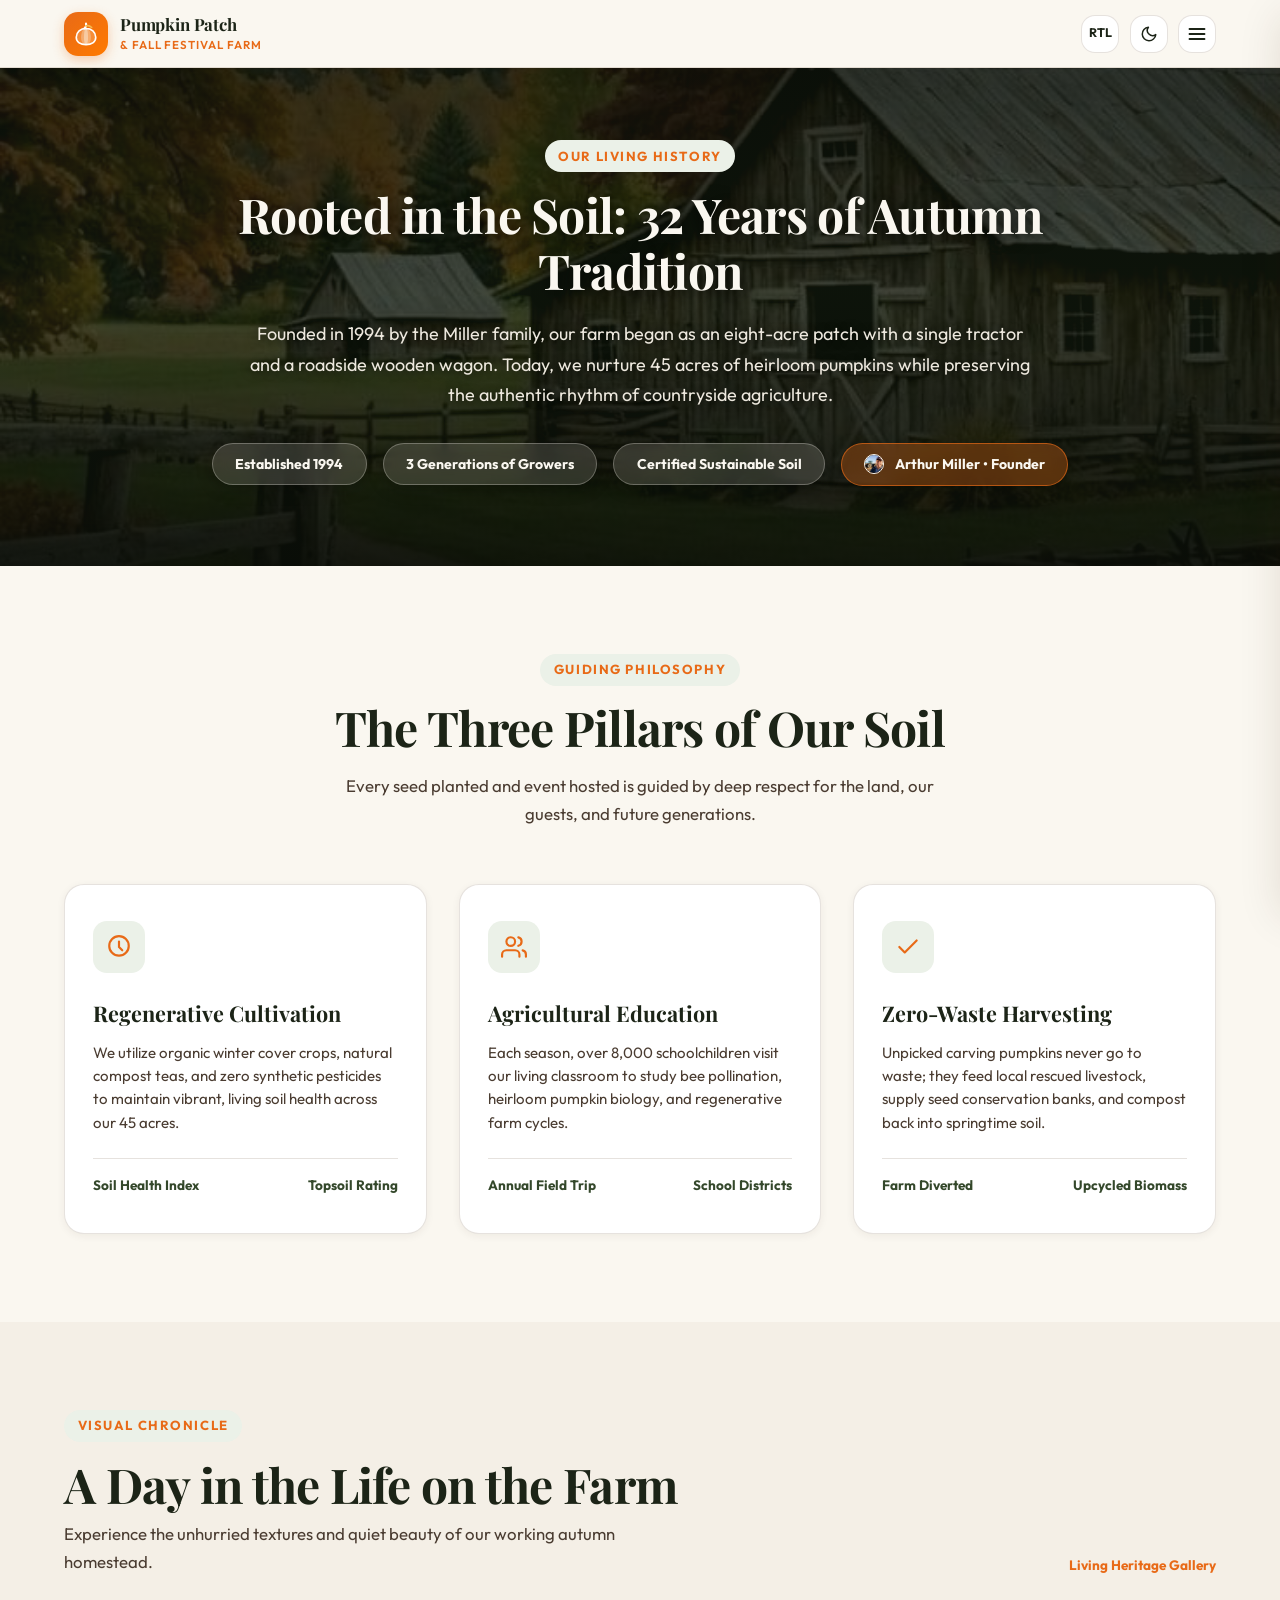
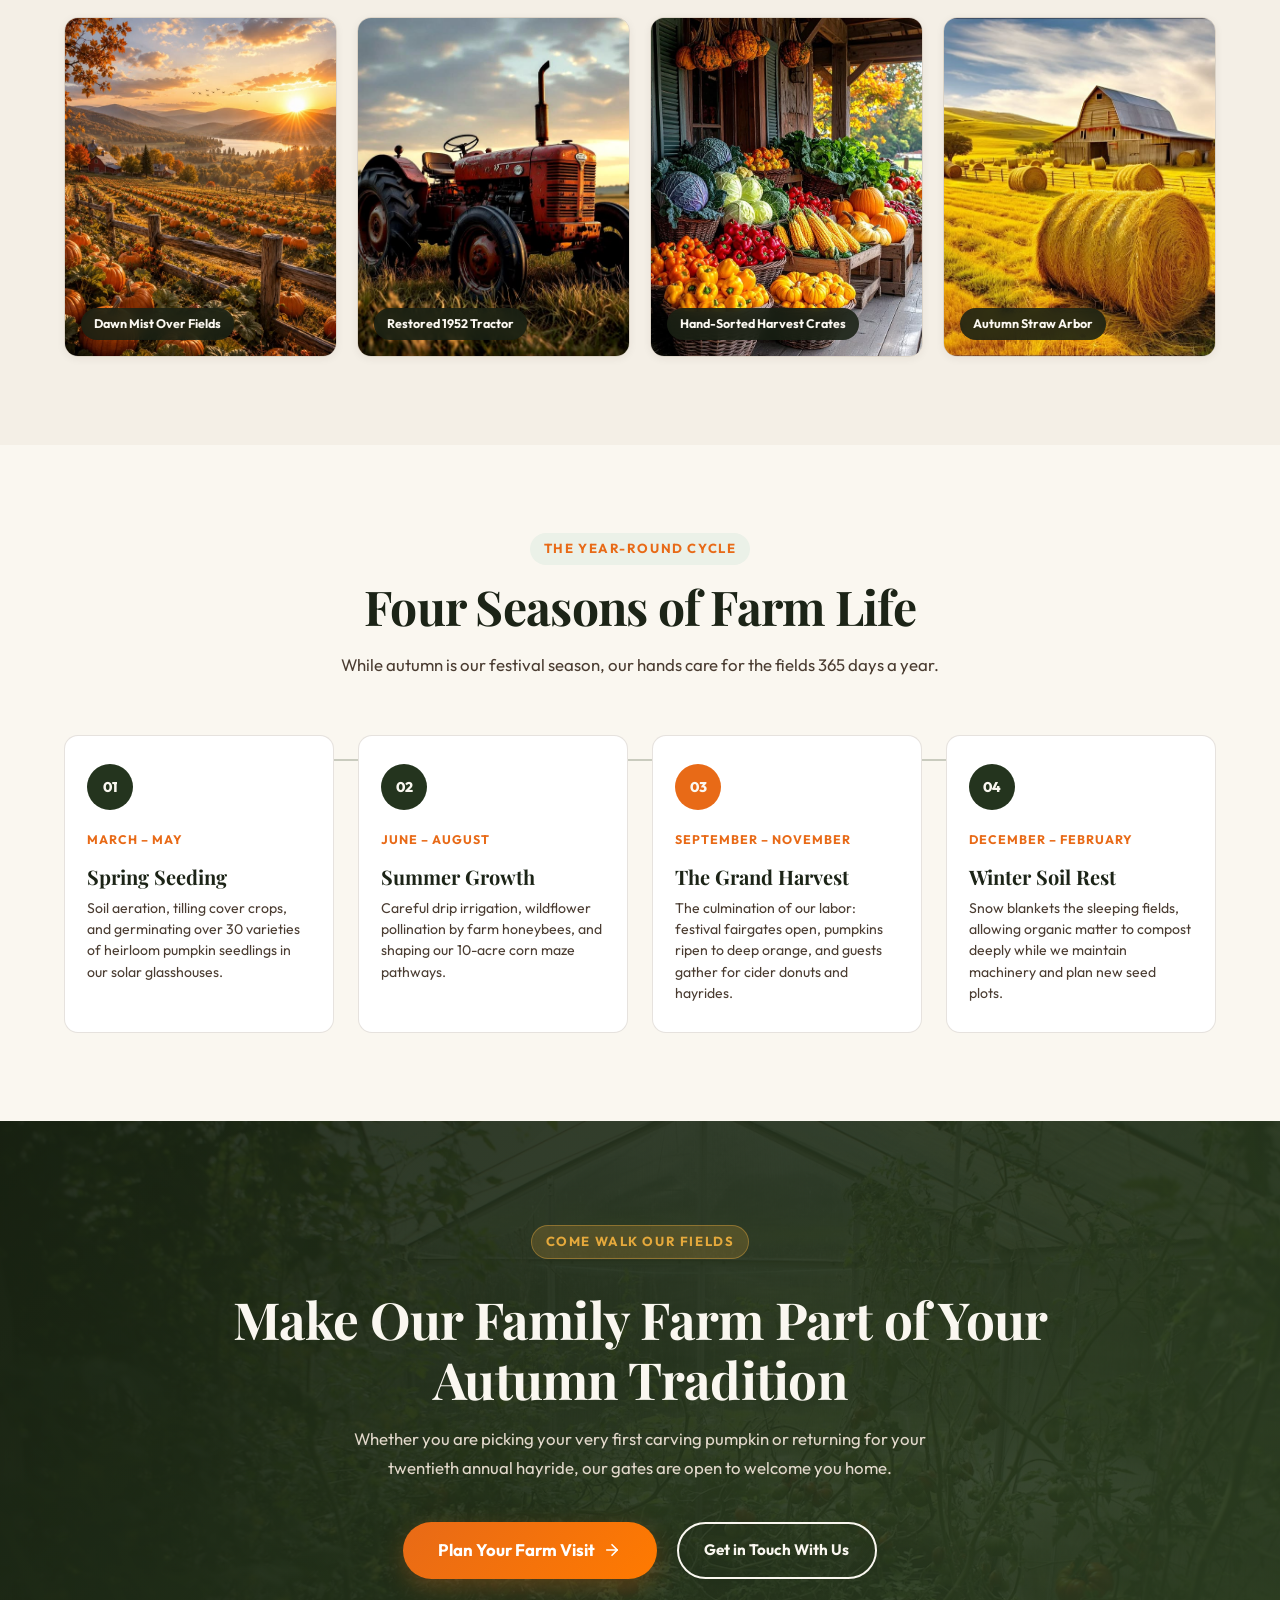
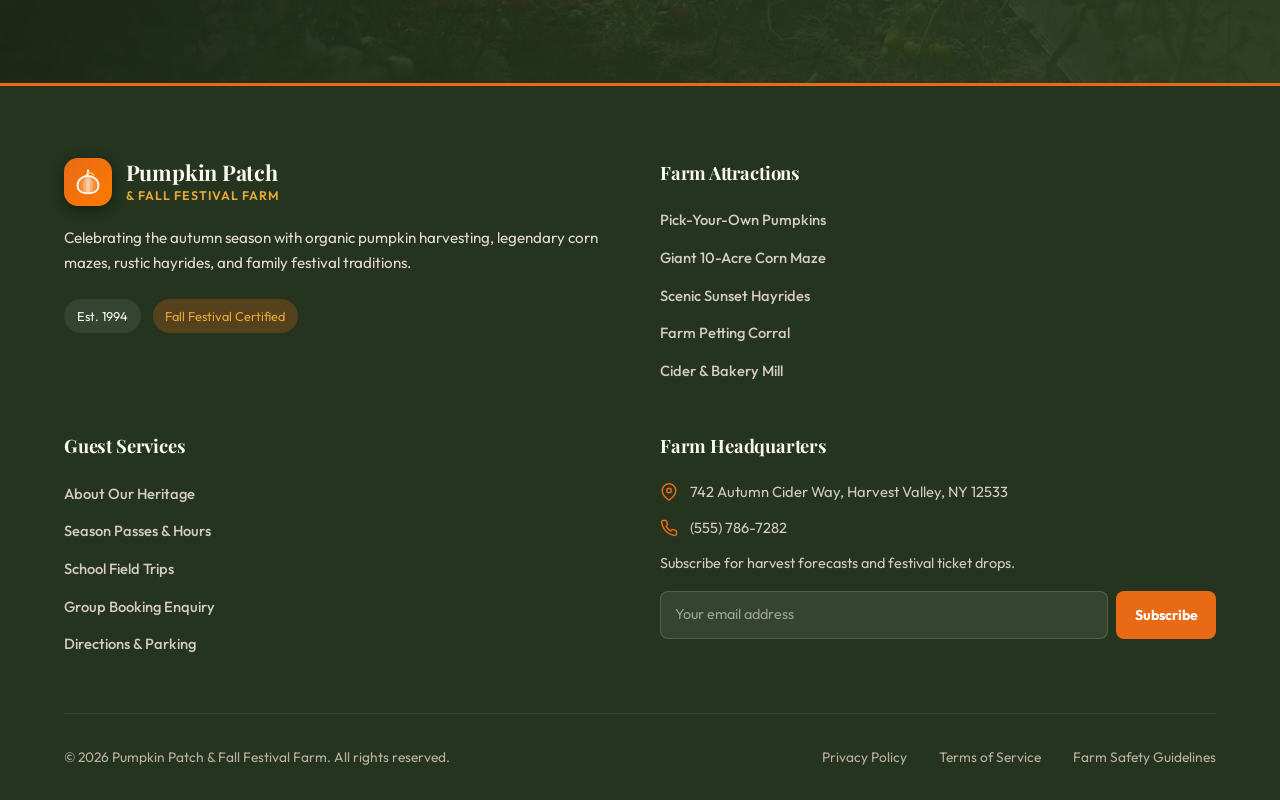
==== commit 0c1d2337: "update" ====
--- a/about.html
+++ b/about.html
@@ -96,13 +96,16 @@
             <path d="M21 12.79A9 9 0 1 1 11.21 3 7 7 0 0 0 21 12.79z"></path>
           </svg>
         </button>
-        <a href="login.html" class="btn-login header-desktop-login" aria-label="Open Login and Register Page">
+        <!-- Primary Header CTA: Get Tickets -->
+        <a href="tickets.html" class="btn-header-cta header-desktop-cta" aria-label="Get Festival Admission Tickets">
           <svg width="16" height="16" viewBox="0 0 24 24" fill="none" stroke="currentColor" stroke-width="2.2"
             stroke-linecap="round" stroke-linejoin="round" aria-hidden="true">
-            <path d="M20 21v-2a4 4 0 0 0-4-4H8a4 4 0 0 0-4 4v2"></path>
-            <circle cx="12" cy="7" r="4"></circle>
+            <path d="M2 9a3 3 0 0 1 0 6v2a2 2 0 0 0 2 2h16a2 2 0 0 0 2-2v-2a3 3 0 0 1 0-6V7a2 2 0 0 0-2-2H4a2 2 0 0 0-2 2z"></path>
+            <path d="M13 5v2"></path>
+            <path d="M13 17v2"></path>
+            <path d="M13 11v2"></path>
           </svg>
-          <span>Login / Join</span>
+          <span>Get Tickets</span>
         </a>
         <button type="button" class="mobile-toggle-btn" aria-label="Open navigation menu" aria-expanded="false"
           aria-controls="mobileDrawer">
@@ -176,66 +179,18 @@
     </div>
 
     <div class="mobile-drawer-footer">
-      <a href="login.html" class="btn-login" style="width:100%; justify-content:center;">
-        <svg width="16" height="16" viewBox="0 0 24 24" fill="none" stroke="currentColor" stroke-width="2.2"
+      <a href="tickets.html" class="mobile-drawer-cta" style="width:100%; justify-content:center;" aria-label="Get Festival Admission Tickets">
+        <svg width="18" height="18" viewBox="0 0 24 24" fill="none" stroke="currentColor" stroke-width="2.2"
           stroke-linecap="round" stroke-linejoin="round" aria-hidden="true">
-          <path d="M20 21v-2a4 4 0 0 0-4-4H8a4 4 0 0 0-4 4v2"></path>
-          <circle cx="12" cy="7" r="4"></circle>
+          <path d="M2 9a3 3 0 0 1 0 6v2a2 2 0 0 0 2 2h16a2 2 0 0 0 2-2v-2a3 3 0 0 1 0-6V7a2 2 0 0 0-2-2H4a2 2 0 0 0-2 2z"></path>
+          <path d="M13 5v2"></path>
+          <path d="M13 17v2"></path>
+          <path d="M13 11v2"></path>
         </svg>
-        <span>Login / Join</span>
+        <span>Get Tickets</span>
       </a>
-
     </div>
   </aside>
-
-  <!-- Login Modal -->
-  <div class="auth-modal-backdrop" id="authModal" role="dialog" aria-modal="true" aria-labelledby="authTitle">
-    <div class="auth-modal-card">
-      <div class="auth-modal-header">
-        <h2 class="auth-modal-title" id="authTitle">Guest Access</h2>
-        <button type="button" class="auth-modal-close" aria-label="Close dialog"
-          style="font-size:1.4rem; color:var(--text-muted); cursor:pointer;">&times;</button>
-      </div>
-      <div class="auth-tabs-nav" role="tablist">
-        <button type="button" class="auth-tab-btn active" data-tab="login" role="tab" aria-selected="true">Sign
-          In</button>
-        <button type="button" class="auth-tab-btn" data-tab="register" role="tab" aria-selected="false">Create
-          Account</button>
-      </div>
-      <div class="auth-modal-body">
-        <div class="auth-tab-pane active" id="tab-login" role="tabpanel">
-          <form id="loginForm" onsubmit="event.preventDefault(); alert('Signed in successfully!');">
-            <div class="form-group">
-              <label class="form-label" for="loginEmail">Email Address</label>
-              <input type="email" id="loginEmail" class="form-input" placeholder="you@harvestfestival.com" required>
-            </div>
-            <div class="form-group">
-              <label class="form-label" for="loginPassword">Password</label>
-              <input type="password" id="loginPassword" class="form-input" placeholder="••••••••" required>
-            </div>
-            <button type="submit" class="auth-submit-btn">Sign In to Dashboard</button>
-          </form>
-        </div>
-        <div class="auth-tab-pane" id="tab-register" role="tabpanel">
-          <form id="registerForm" onsubmit="event.preventDefault(); alert('Account created successfully!');">
-            <div class="form-group">
-              <label class="form-label" for="regName">Full Name</label>
-              <input type="text" id="regName" class="form-input" placeholder="Jane Doe" required>
-            </div>
-            <div class="form-group">
-              <label class="form-label" for="regEmail">Email Address</label>
-              <input type="email" id="regEmail" class="form-input" placeholder="you@harvestfestival.com" required>
-            </div>
-            <div class="form-group">
-              <label class="form-label" for="regPassword">Create Password</label>
-              <input type="password" id="regPassword" class="form-input" placeholder="At least 8 characters" required>
-            </div>
-            <button type="submit" class="auth-submit-btn">Complete Registration</button>
-          </form>
-        </div>
-      </div>
-    </div>
-  </div>
 
   <!-- MAIN CONTENT: EXACTLY 5 MAIN CONTENT SECTIONS -->
   <main class="site-main">
--- a/assets/css/style.css
+++ b/assets/css/style.css
@@ -526,7 +526,7 @@
   pointer-events: none;
 }
 
-/* Login Button in Header (Per User Explicit Instruction) */
+/* Login Button in Header (Legacy / Compatibility) */
 .btn-login {
   display: inline-flex;
   align-items: center;
@@ -549,6 +549,76 @@
   background-color: var(--color-pumpkin-hover);
   box-shadow: 0 6px 18px rgba(232, 106, 23, 0.38);
   transform: translateY(-1px);
+}
+
+/* Primary Header CTA Button ("Get Tickets") */
+.btn-header-cta {
+  display: inline-flex;
+  align-items: center;
+  gap: 0.5rem;
+  padding: 0.52rem 1.25rem;
+  border-radius: var(--radius-full);
+  background: linear-gradient(135deg, var(--color-pumpkin), var(--color-bright-orange));
+  color: #FFFFFF !important;
+  font-size: 0.88rem;
+  font-weight: 700;
+  text-decoration: none;
+  cursor: pointer;
+  border: none;
+  box-shadow: 0 4px 14px rgba(232, 106, 23, 0.32);
+  transition: all var(--transition-fast);
+  white-space: nowrap;
+}
+
+.btn-header-cta:hover {
+  background: linear-gradient(135deg, var(--color-pumpkin-hover), var(--color-pumpkin));
+  box-shadow: 0 6px 18px rgba(232, 106, 23, 0.42);
+  transform: translateY(-1px);
+  color: #FFFFFF !important;
+}
+
+.btn-header-cta svg {
+  width: 16px;
+  height: 16px;
+  display: block;
+  stroke: currentColor;
+  flex-shrink: 0;
+}
+
+/* Mobile Drawer Primary CTA */
+.mobile-drawer-cta {
+  display: inline-flex;
+  align-items: center;
+  justify-content: center;
+  gap: 0.5rem;
+  padding: 0.85rem 1.5rem;
+  width: 100%;
+  border-radius: var(--radius-full);
+  background: linear-gradient(135deg, var(--color-pumpkin), var(--color-bright-orange));
+  color: #FFFFFF !important;
+  font-size: 0.95rem;
+  font-weight: 700;
+  text-decoration: none;
+  cursor: pointer;
+  border: none;
+  box-shadow: 0 4px 14px rgba(232, 106, 23, 0.3);
+  transition: all var(--transition-fast);
+  white-space: nowrap;
+}
+
+.mobile-drawer-cta:hover {
+  background: linear-gradient(135deg, var(--color-pumpkin-hover), var(--color-pumpkin));
+  box-shadow: 0 6px 18px rgba(232, 106, 23, 0.42);
+  transform: translateY(-1px);
+  color: #FFFFFF !important;
+}
+
+.mobile-drawer-cta svg {
+  width: 18px;
+  height: 18px;
+  display: block;
+  stroke: currentColor;
+  flex-shrink: 0;
 }
 
 /* Mobile Menu Hamburger Button */
@@ -1357,10 +1427,18 @@
    ========================================================================== */
 .hero-section {
   position: relative;
-  padding: 3.5rem 0 5rem;
+  min-height: calc(100vh - 68px);
+  min-height: calc(100dvh - 68px);
+  display: flex;
+  align-items: center;
+  padding: 3.5rem 0 4.5rem;
   background: radial-gradient(circle at 85% 20%, rgba(232, 106, 23, 0.12), transparent 45%),
               linear-gradient(180deg, var(--bg-primary) 0%, var(--bg-secondary) 100%);
   overflow: hidden;
+}
+
+.hero-section .container {
+  width: 100%;
 }
 
 [data-theme="dark"] .hero-section {
@@ -1436,9 +1514,10 @@
 }
 
 .hero-stats-row {
-  display: flex;
-  align-items: center;
-  gap: 2rem;
+  display: grid;
+  grid-template-columns: repeat(4, 1fr);
+  align-items: start;
+  gap: 1.5rem;
   padding-top: 1.75rem;
   border-top: 1px solid var(--border-medium);
   width: 100%;
@@ -1447,6 +1526,13 @@
 .hero-stat-item {
   display: flex;
   flex-direction: column;
+  align-items: flex-start;
+  text-align: left;
+}
+
+[dir="rtl"] .hero-stat-item {
+  align-items: flex-end;
+  text-align: right;
 }
 
 .hero-stat-number {
@@ -1454,16 +1540,19 @@
   font-size: 1.75rem;
   font-weight: 800;
   color: var(--color-pumpkin);
-  line-height: 1;
+  line-height: 1.1;
+  display: block;
 }
 
 .hero-stat-label {
-  font-size: 0.8rem;
-  font-weight: 600;
+  font-size: 0.78rem;
+  font-weight: 700;
   color: var(--text-muted);
   text-transform: uppercase;
   letter-spacing: 0.04em;
-  margin-top: 0.25rem;
+  margin-top: 0.35rem;
+  line-height: 1.35;
+  display: block;
 }
 
 .hero-visual-wrapper {
@@ -1992,11 +2081,12 @@
    ========================================================================== */
 .fair-hero-section {
   position: relative;
-  min-height: 88vh;
+  min-height: calc(100vh - 68px);
+  min-height: calc(100dvh - 68px);
   display: flex;
   align-items: center;
   justify-content: center;
-  padding: 7rem 0 6rem;
+  padding: 5.5rem 0;
   overflow: hidden;
   text-align: center;
   color: #FAF7F0;
@@ -2134,16 +2224,28 @@
 }
 
 .strip-item {
-  display: flex;
-  align-items: center;
-  gap: 0.55rem;
+  display: inline-flex;
+  align-items: center;
+  gap: 0.65rem;
   font-size: 0.9rem;
   font-weight: 700;
   color: #FAF7F0;
+  line-height: 1.2;
 }
 
 .strip-item svg {
   color: var(--color-bright-orange);
+  width: 18px;
+  height: 18px;
+  min-width: 18px;
+  flex-shrink: 0;
+  display: block;
+}
+
+.strip-item span {
+  display: inline-block;
+  line-height: 1.2;
+  white-space: nowrap;
 }
 
 /* ==========================================================================
@@ -2651,18 +2753,21 @@
 .heritage-pill {
   display: inline-flex;
   align-items: center;
-  gap: 0.5rem;
+  justify-content: center;
+  gap: 0.65rem;
   background: rgba(250, 247, 240, 0.14);
   backdrop-filter: blur(8px);
   -webkit-backdrop-filter: blur(8px);
   border: 1px solid rgba(250, 247, 240, 0.28);
-  padding: 0.6rem 1.25rem;
+  padding: 0.65rem 1.4rem;
   border-radius: var(--radius-full);
   font-size: 0.88rem;
   font-weight: 700;
   color: #FAF7F0;
   box-shadow: 0 4px 16px rgba(0, 0, 0, 0.25);
   transition: all var(--transition-fast);
+  line-height: 1.2;
+  min-height: 42px;
 }
 
 .heritage-pill:hover {
@@ -2676,11 +2781,20 @@
 }
 
 .founder-mini-thumb {
-  width: 26px;
-  height: 26px;
+  width: 20px;
+  height: 20px;
+  min-width: 20px;
   border-radius: var(--radius-full);
   object-fit: cover;
   border: 1.5px solid #FAF7F0;
+  flex-shrink: 0;
+  display: block;
+}
+
+.heritage-pill span {
+  display: inline-block;
+  line-height: 1.2;
+  white-space: nowrap;
 }
 
 /* ==========================================================================
@@ -3032,7 +3146,7 @@
 .anchor-pill {
   display: inline-flex;
   align-items: center;
-  gap: 0.65rem;
+  gap: 0.75rem;
   background: rgba(250, 247, 240, 0.14);
   backdrop-filter: blur(8px);
   -webkit-backdrop-filter: blur(8px);
@@ -3044,6 +3158,21 @@
   color: #FAF7F0;
   box-shadow: 0 4px 16px rgba(0, 0, 0, 0.25);
   transition: all var(--transition-fast);
+  line-height: 1.2;
+}
+
+.anchor-pill svg {
+  width: 18px;
+  height: 18px;
+  min-width: 18px;
+  flex-shrink: 0;
+  display: block;
+}
+
+.anchor-pill span {
+  display: inline-block;
+  line-height: 1.2;
+  white-space: nowrap;
 }
 
 .anchor-pill:hover {
@@ -3393,7 +3522,7 @@
 .status-pill-item {
   display: inline-flex;
   align-items: center;
-  gap: 0.65rem;
+  gap: 0.75rem;
   background-color: var(--bg-card);
   border: 1px solid var(--border-medium);
   padding: 0.65rem 1.4rem;
@@ -3402,14 +3531,41 @@
   font-weight: 700;
   color: var(--text-primary);
   box-shadow: var(--shadow-sm);
+  line-height: 1.2;
+}
+
+.status-pill-item svg {
+  width: 18px;
+  height: 18px;
+  min-width: 18px;
+  flex-shrink: 0;
+  display: block;
 }
 
 .status-indicator-dot {
+  width: 18px;
+  height: 18px;
+  min-width: 18px;
+  display: inline-flex;
+  align-items: center;
+  justify-content: center;
+  flex-shrink: 0;
+}
+
+.status-indicator-dot::before {
+  content: '';
   width: 10px;
   height: 10px;
   border-radius: var(--radius-full);
   background-color: #27AE60;
   box-shadow: 0 0 0 3px rgba(39, 174, 96, 0.25);
+  display: block;
+}
+
+.status-pill-item span {
+  display: inline-block;
+  line-height: 1.2;
+  white-space: nowrap;
 }
 
 /* ==========================================================================
@@ -3644,8 +3800,9 @@
 
 .hours-item {
   display: flex;
-  align-items: center;
+  align-items: baseline;
   justify-content: space-between;
+  gap: 1.25rem;
   padding-bottom: 0.85rem;
   border-bottom: 1px dashed var(--border-medium);
 }
@@ -3654,12 +3811,18 @@
   font-weight: 600;
   color: var(--text-primary);
   font-size: 0.95rem;
+  line-height: 1.4;
+  flex: 1 1 auto;
 }
 
 .hours-item-time {
   font-weight: 700;
   color: var(--color-pumpkin);
-  font-size: 0.95rem;
+  font-size: 0.92rem;
+  white-space: nowrap;
+  flex-shrink: 0;
+  text-align: right;
+  letter-spacing: -0.01em;
 }
 
 /* ==========================================================================
@@ -3785,18 +3948,33 @@
 .trip-stat-badge {
   display: inline-flex;
   align-items: center;
-  gap: 0.6rem;
+  gap: 0.75rem;
   background: rgba(250, 247, 240, 0.14);
   backdrop-filter: blur(8px);
   -webkit-backdrop-filter: blur(8px);
   border: 1px solid rgba(250, 247, 240, 0.28);
-  padding: 0.6rem 1.25rem;
+  padding: 0.65rem 1.4rem;
   border-radius: var(--radius-full);
   font-size: 0.88rem;
   font-weight: 700;
   color: #FAF7F0;
   box-shadow: 0 4px 16px rgba(0, 0, 0, 0.25);
   transition: all var(--transition-fast);
+  line-height: 1.2;
+}
+
+.trip-stat-badge svg {
+  width: 18px;
+  height: 18px;
+  min-width: 18px;
+  flex-shrink: 0;
+  display: block;
+}
+
+.trip-stat-badge span {
+  display: inline-block;
+  line-height: 1.2;
+  white-space: nowrap;
 }
 
 .trip-stat-badge:hover {
@@ -4066,7 +4244,8 @@
   display: flex;
   align-items: center;
   justify-content: center;
-  padding: 3.5rem 0 1.5rem;
+  padding: 5.5rem 0 3.5rem;
+  scroll-margin-top: calc(var(--header-height) + 1.5rem);
   background: radial-gradient(circle at 80% 20%, rgba(229, 169, 60, 0.16), transparent 50%),
               linear-gradient(180deg, var(--bg-primary) 0%, var(--bg-secondary) 100%);
   text-align: center;
@@ -4109,7 +4288,7 @@
 .channel-pill {
   display: inline-flex;
   align-items: center;
-  gap: 0.65rem;
+  gap: 0.75rem;
   padding: 0.65rem 1.4rem;
   border-radius: var(--radius-full);
   background-color: var(--bg-card);
@@ -4119,6 +4298,21 @@
   color: var(--text-primary);
   box-shadow: var(--shadow-sm);
   transition: all var(--transition-fast);
+  line-height: 1.2;
+}
+
+.channel-pill svg {
+  width: 18px;
+  height: 18px;
+  min-width: 18px;
+  flex-shrink: 0;
+  display: block;
+}
+
+.channel-pill span {
+  display: inline-block;
+  line-height: 1.2;
+  white-space: nowrap;
 }
 
 .channel-pill:hover {
@@ -4332,6 +4526,31 @@
   min-height: 120px;
 }
 
+/* Date Input Styling & Dark Mode White Calendar Icon */
+input[type="date"] {
+  cursor: pointer;
+}
+
+input[type="date"]::-webkit-calendar-picker-indicator,
+#contactDate::-webkit-calendar-picker-indicator {
+  cursor: pointer;
+  border-radius: var(--radius-sm);
+  padding: 2px;
+  transition: opacity var(--transition-fast), filter var(--transition-fast);
+}
+
+[data-theme="dark"] input[type="date"]::-webkit-calendar-picker-indicator,
+[data-theme="dark"] #contactDate::-webkit-calendar-picker-indicator {
+  filter: invert(1) brightness(1.2);
+  opacity: 0.95;
+}
+
+[data-theme="dark"] input[type="date"]::-webkit-calendar-picker-indicator:hover,
+[data-theme="dark"] #contactDate::-webkit-calendar-picker-indicator:hover {
+  filter: invert(1) brightness(1.5);
+  opacity: 1;
+}
+
 .contact-info-cards-col {
   display: flex;
   flex-direction: column;
--- a/assets/css/responsive.css
+++ b/assets/css/responsive.css
@@ -35,6 +35,7 @@
   }
 
   /* Header controls adjustment for tablet/mobile */
+  .header-desktop-cta,
   .header-desktop-login {
     display: none !important;
   }
@@ -246,6 +247,8 @@
   .nav-link,
   .dropdown-toggle,
   .mobile-nav-link,
+  .btn-header-cta,
+  .mobile-drawer-cta,
   .btn-login,
   .btn-primary,
   .btn-secondary {
@@ -275,6 +278,13 @@
 
 /* Tablets (max-width: 991px) */
 @media (max-width: 991px) {
+  .hero-section {
+    min-height: calc(100vh - 68px);
+    min-height: calc(100dvh - 68px);
+    display: flex;
+    align-items: center;
+    padding: 3.5rem 0 4rem;
+  }
   .hero-grid {
     grid-template-columns: 1fr;
     gap: 3rem;
@@ -323,6 +333,10 @@
 /* Mobile Phones (max-width: 640px) */
 @media (max-width: 640px) {
   .hero-section {
+    min-height: calc(100vh - 68px);
+    min-height: calc(100dvh - 68px);
+    display: flex;
+    align-items: center;
     padding: 2.5rem 0 3.5rem;
   }
   .hero-title {
@@ -341,11 +355,17 @@
     width: 100%;
   }
   .hero-stats-row {
-    gap: 1.25rem;
-    justify-content: space-between;
+    grid-template-columns: repeat(4, 1fr);
+    gap: 0.75rem;
+    align-items: start;
   }
   .hero-stat-number {
-    font-size: 1.4rem;
+    font-size: 1.35rem;
+    line-height: 1.1;
+  }
+  .hero-stat-label {
+    font-size: 0.72rem;
+    line-height: 1.3;
   }
   .hero-main-img {
     height: 280px;
@@ -394,6 +414,19 @@
   }
 }
 
+@media (max-width: 480px) {
+  .hero-stats-row {
+    grid-template-columns: repeat(2, 1fr);
+    gap: 1.25rem 1.5rem;
+  }
+  .hero-stat-number {
+    font-size: 1.5rem;
+  }
+  .hero-stat-label {
+    font-size: 0.78rem;
+  }
+}
+
 /* ==========================================================================
    HOME 2 - SECTION RESPONSIVE ADAPTATIONS
    ========================================================================== */
@@ -401,8 +434,12 @@
 /* Tablets (max-width: 991px) */
 @media (max-width: 991px) {
   .fair-hero-section {
-    min-height: 80vh;
-    padding: 5.5rem 0 4.5rem;
+    min-height: calc(100vh - 68px);
+    min-height: calc(100dvh - 68px);
+    display: flex;
+    align-items: center;
+    justify-content: center;
+    padding: 5rem 0 4.5rem;
   }
   .fair-hero-floating-strip {
     gap: 1.5rem;
@@ -462,7 +499,11 @@
 /* Mobile Phones (max-width: 640px) */
 @media (max-width: 640px) {
   .fair-hero-section {
-    min-height: 75vh;
+    min-height: calc(100vh - 68px);
+    min-height: calc(100dvh - 68px);
+    display: flex;
+    align-items: center;
+    justify-content: center;
     padding: 4.5rem 0 3.5rem;
   }
   .fair-hero-title {
@@ -482,13 +523,19 @@
   .fair-hero-floating-strip {
     flex-direction: column;
     gap: 0.75rem;
-    padding: 1rem 1.25rem;
+    padding: 1.1rem 1.25rem;
     border-radius: var(--radius-lg);
     width: 100%;
+    max-width: 350px;
+    margin: 0 auto;
+    align-items: center;
   }
   .strip-item {
-    justify-content: center;
+    width: 100%;
+    max-width: 290px;
+    justify-content: flex-start;
     font-size: 0.85rem;
+    margin: 0 auto;
   }
   .zone-row {
     grid-template-columns: 1fr;
@@ -572,10 +619,14 @@
     flex-direction: column;
     gap: 0.75rem;
     width: 100%;
+    align-items: center;
   }
   .heritage-pill {
     width: 100%;
+    max-width: 350px;
     justify-content: center;
+    padding: 0.65rem 1.4rem;
+    margin: 0 auto;
   }
   .farm-ribbon-grid {
     grid-template-columns: 1fr;
@@ -636,12 +687,15 @@
     flex-direction: column;
     gap: 0.75rem;
     width: 100%;
+    align-items: center;
   }
   .anchor-pill {
     width: 100%;
-    justify-content: center;
-    padding: 0.65rem 1rem;
+    max-width: 350px;
+    justify-content: flex-start;
+    padding: 0.65rem 1.4rem;
     font-size: 0.88rem;
+    margin: 0 auto;
   }
   .deepdive-media {
     height: 240px;
@@ -686,10 +740,15 @@
   .tickets-status-strip {
     flex-direction: column;
     gap: 0.75rem;
+    width: 100%;
+    align-items: center;
   }
   .status-pill-item {
     width: 100%;
-    justify-content: center;
+    max-width: 350px;
+    justify-content: flex-start;
+    padding: 0.65rem 1.4rem;
+    margin: 0 auto;
   }
   .visitor-gallery-grid {
     grid-template-columns: 1fr;
@@ -701,7 +760,34 @@
     padding: 1.75rem 1.25rem;
   }
   .hours-col {
-    padding: 1.75rem 1.25rem;
+    padding: 1.6rem 1.15rem;
+  }
+  .hours-item {
+    gap: 0.75rem;
+  }
+  .hours-item-name {
+    font-size: 0.88rem;
+    line-height: 1.35;
+  }
+  .hours-item-time {
+    font-size: 0.85rem;
+    white-space: nowrap;
+    flex-shrink: 0;
+  }
+}
+
+@media (max-width: 480px) {
+  .hours-col {
+    padding: 1.4rem 0.95rem;
+  }
+  .hours-item {
+    gap: 0.5rem;
+  }
+  .hours-item-name {
+    font-size: 0.84rem;
+  }
+  .hours-item-time {
+    font-size: 0.82rem;
   }
 }
 
@@ -739,10 +825,23 @@
     flex-direction: column;
     gap: 0.75rem;
     width: 100%;
+    align-items: center;
   }
   .trip-stat-badge {
     width: 100%;
-    justify-content: center;
+    max-width: 350px;
+    justify-content: flex-start;
+    padding: 0.65rem 1.4rem;
+    margin: 0 auto;
+  }
+  .logistics-timeline {
+    grid-template-columns: 1fr;
+    max-width: 440px;
+    margin: 2rem auto 0;
+    gap: 1.25rem;
+  }
+  .logistics-card {
+    padding: 1.6rem 1.35rem;
   }
   .students-gallery-grid {
     grid-template-columns: 1fr;
@@ -759,7 +858,7 @@
 @media (max-width: 992px) {
   .contact-hero-section {
     min-height: auto;
-    padding: 3rem 1rem 1.25rem;
+    padding: 4.75rem 1.25rem 3rem;
   }
   .contact-form-section {
     padding: 1.25rem 0 4rem;
@@ -784,7 +883,7 @@
 @media (max-width: 640px) {
   .contact-hero-section {
     min-height: auto;
-    padding: 2.25rem 1rem 1rem;
+    padding: 4.25rem 1rem 2.5rem;
   }
   .contact-form-section {
     padding: 1rem 0 3.5rem;
@@ -808,10 +907,45 @@
     flex-direction: column;
     gap: 0.75rem;
     width: 100%;
+    align-items: center;
   }
   .channel-pill {
     width: 100%;
-    justify-content: center;
+    max-width: 350px;
+    justify-content: flex-start;
+    padding: 0.65rem 1.4rem;
+    margin: 0 auto;
+  }
+}
+
+/* Unified Hero Pill Strips Stacking & Strict Left-Aligned Icons & Text (max-width: 860px) */
+@media (max-width: 860px) {
+  .channel-pill-row,
+  .tickets-status-strip,
+  .attract-anchor-strip,
+  .trips-stats-strip,
+  .about-heritage-pills {
+    flex-direction: column !important;
+    gap: 0.75rem !important;
+    width: 100% !important;
+    align-items: center !important;
+  }
+  .channel-pill,
+  .status-pill-item,
+  .anchor-pill,
+  .trip-stat-badge {
+    width: 100% !important;
+    max-width: 340px !important;
+    justify-content: flex-start !important;
+    padding: 0.65rem 1.4rem !important;
+    margin: 0 auto !important;
+  }
+  .heritage-pill {
+    width: 100% !important;
+    max-width: 340px !important;
+    justify-content: center !important;
+    padding: 0.65rem 1.4rem !important;
+    margin: 0 auto !important;
   }
 }
 
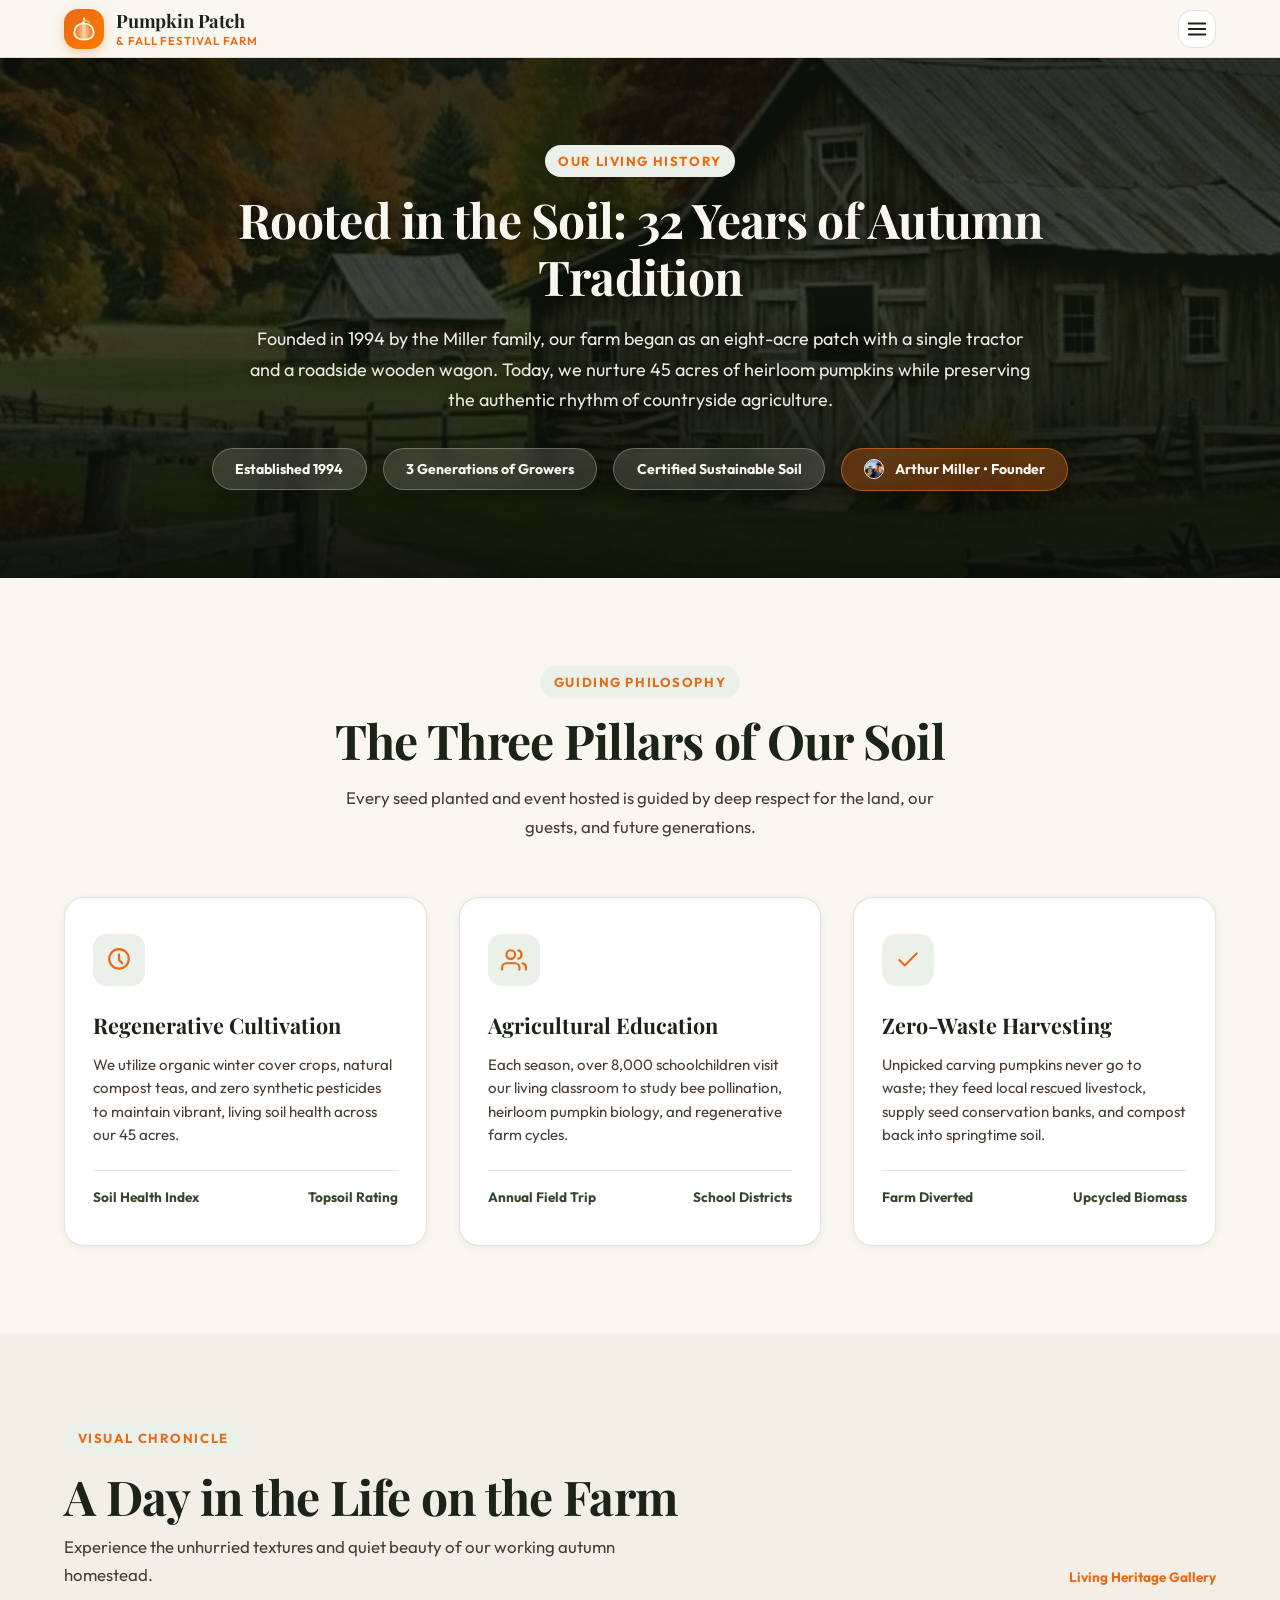
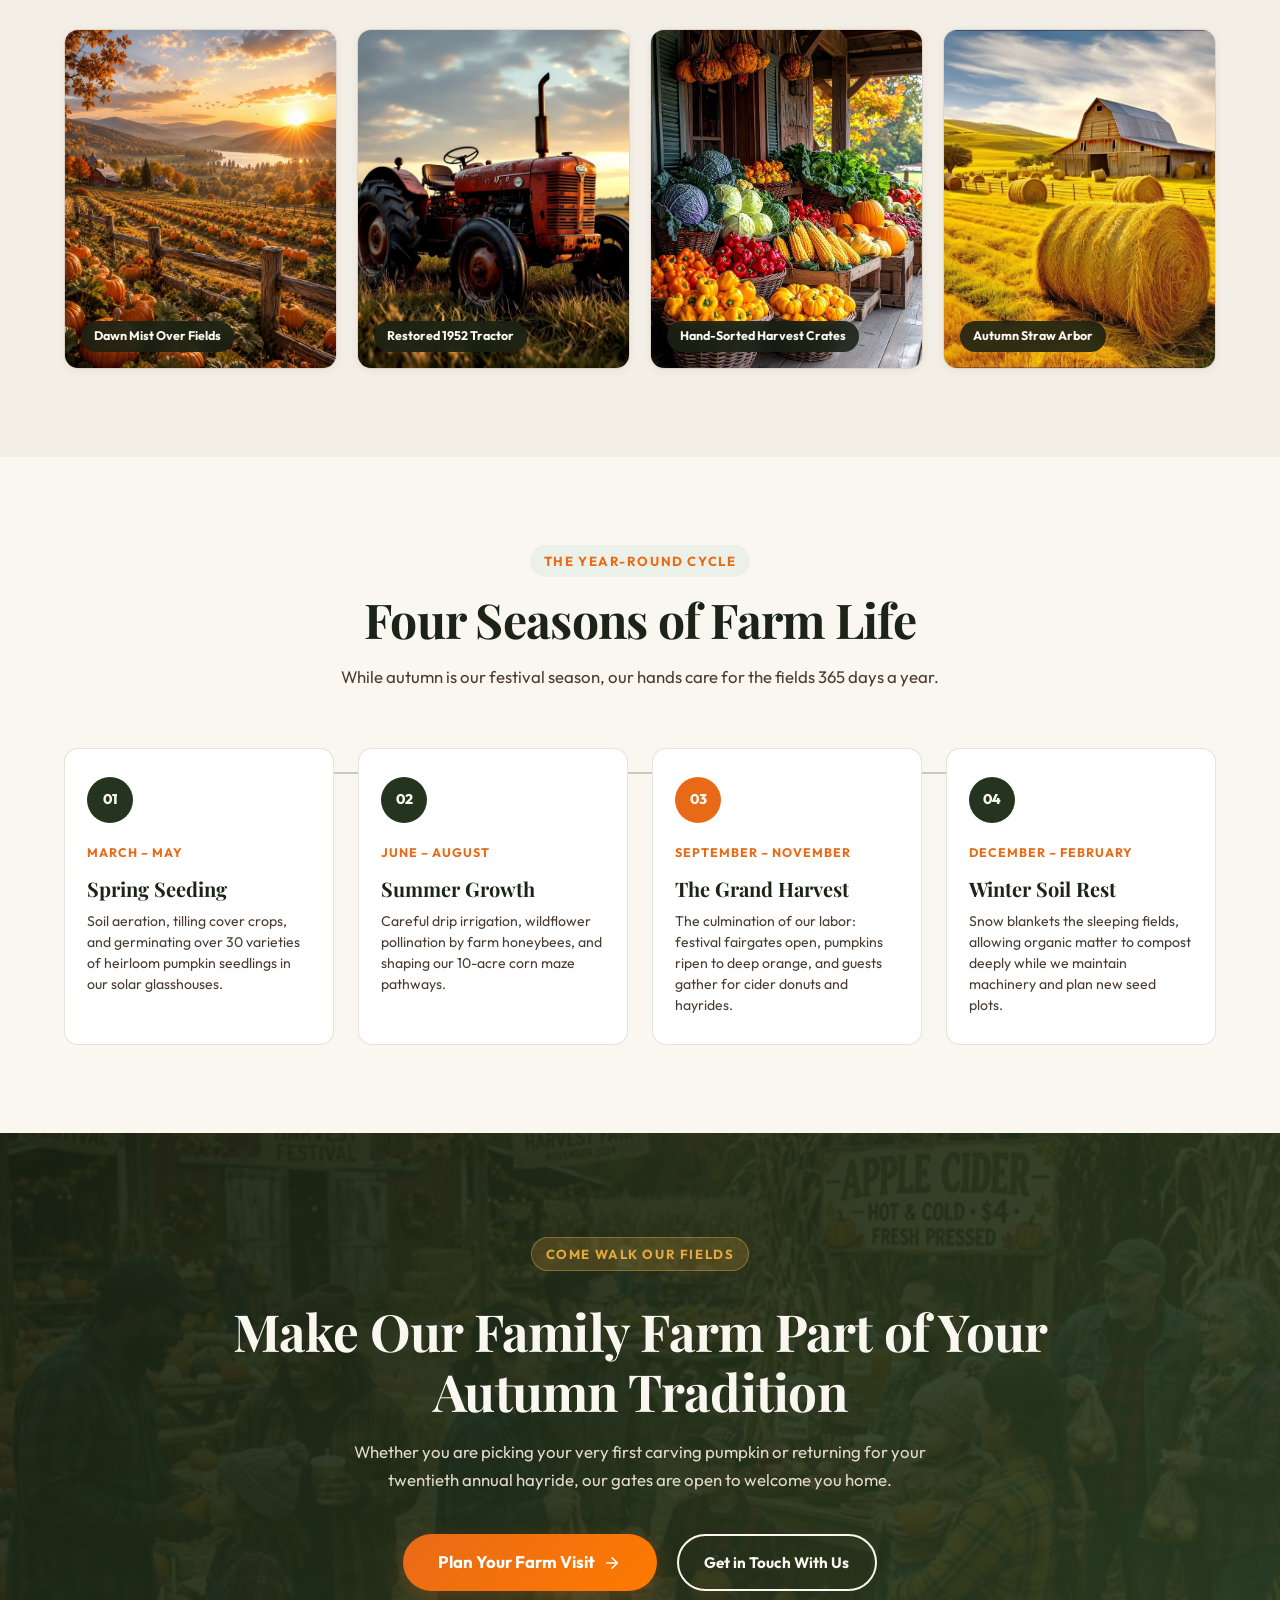
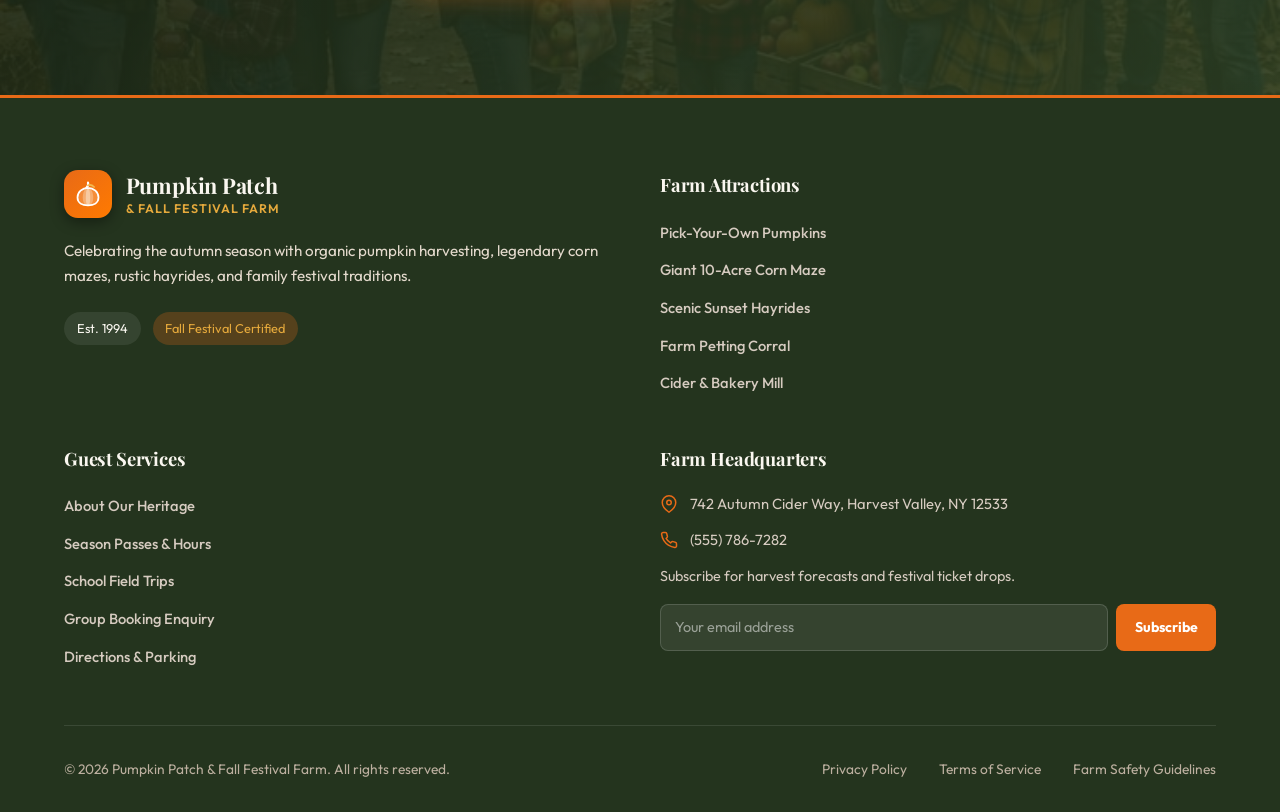
==== commit ca0a99ad: "update" ====
--- a/about.html
+++ b/about.html
@@ -57,12 +57,13 @@
         </div>
       </a>
 
-      <!-- Exactly 6 Nav Items -->
+      <!-- Exactly 6 Nav Items (Open Navigation Redesign) -->
       <nav class="desktop-nav" aria-label="Main Navigation">
         <ul class="nav-list">
           <li class="nav-item has-dropdown">
             <button type="button" class="dropdown-toggle" aria-expanded="false" aria-haspopup="true"
               id="homeDropdownBtn">
+              <span class="nav-active-dot"></span>
               <span>Home</span>
               <svg class="dropdown-arrow" viewBox="0 0 24 24" fill="none" stroke="currentColor" stroke-width="2.2"
                 stroke-linecap="round" stroke-linejoin="round" aria-hidden="true">
@@ -78,11 +79,11 @@
               </a>
             </div>
           </li>
-          <li class="nav-item"><a href="about.html" class="nav-link active">About Us</a></li>
-          <li class="nav-item"><a href="attractions.html" class="nav-link">Attractions</a></li>
-          <li class="nav-item"><a href="tickets.html" class="nav-link">Tickets &amp; Hours</a></li>
-          <li class="nav-item"><a href="field-trips.html" class="nav-link">School Field Trips</a></li>
-          <li class="nav-item"><a href="contact.html" class="nav-link">Contact</a></li>
+          <li class="nav-item"><a href="about.html" class="nav-link active"><span class="nav-active-dot"></span><span>About Us</span></a></li>
+          <li class="nav-item"><a href="attractions.html" class="nav-link"><span class="nav-active-dot"></span><span>Attractions</span></a></li>
+          <li class="nav-item"><a href="tickets.html" class="nav-link"><span class="nav-active-dot"></span><span>Tickets &amp; Hours</span></a></li>
+          <li class="nav-item"><a href="field-trips.html" class="nav-link"><span class="nav-active-dot"></span><span>School Field Trips</span></a></li>
+          <li class="nav-item"><a href="contact.html" class="nav-link"><span class="nav-active-dot"></span><span>Contact</span></a></li>
         </ul>
       </nav>
 
@@ -121,7 +122,7 @@
     </div>
   </header>
 
-  <!-- Mobile Drawer -->
+  <!-- Mobile & Tablet Navigation Drawer -->
   <div class="mobile-nav-backdrop" aria-hidden="true"></div>
   <aside class="mobile-nav-drawer" id="mobileDrawer" aria-label="Mobile Navigation">
     <div>
@@ -179,7 +180,18 @@
     </div>
 
     <div class="mobile-drawer-footer">
-      <a href="tickets.html" class="mobile-drawer-cta" style="width:100%; justify-content:center;" aria-label="Get Festival Admission Tickets">
+      <div class="mobile-drawer-utilities">
+        <span class="drawer-util-label">Settings &amp; Theme</span>
+        <div class="drawer-util-buttons">
+          <button type="button" class="control-btn rtl-toggle-btn" aria-label="Toggle text direction" title="Toggle RTL / LTR">RTL</button>
+          <button type="button" class="control-btn theme-toggle-btn" aria-label="Toggle dark mode" title="Toggle Theme">
+            <svg width="18" height="18" viewBox="0 0 24 24" fill="none" stroke="currentColor" stroke-width="2" stroke-linecap="round" stroke-linejoin="round" aria-hidden="true">
+              <path d="M21 12.79A9 9 0 1 1 11.21 3 7 7 0 0 0 21 12.79z"></path>
+            </svg>
+          </button>
+        </div>
+      </div>
+      <a href="tickets.html" class="mobile-drawer-cta" aria-label="Get Festival Admission Tickets">
         <svg width="18" height="18" viewBox="0 0 24 24" fill="none" stroke="currentColor" stroke-width="2.2"
           stroke-linecap="round" stroke-linejoin="round" aria-hidden="true">
           <path d="M2 9a3 3 0 0 1 0 6v2a2 2 0 0 0 2 2h16a2 2 0 0 0 2-2v-2a3 3 0 0 1 0-6V7a2 2 0 0 0-2-2H4a2 2 0 0 0-2 2z"></path>
--- a/assets/css/style.css
+++ b/assets/css/style.css
@@ -7,35 +7,53 @@
 
 :root {
   /* Autumn / Pumpkin Festival Color Palette */
-  --bg-primary: #FAF7F0;          /* Warm Cream / Ivory */
-  --bg-secondary: #F4EFE6;        /* Soft Warm Parchment */
-  --bg-card: #FFFFFF;             /* Soft Off-White Card */
+  --bg-primary: #FAF7F0;
+  /* Warm Cream / Ivory */
+  --bg-secondary: #F4EFE6;
+  /* Soft Warm Parchment */
+  --bg-card: #FFFFFF;
+  /* Soft Off-White Card */
   --bg-card-hover: #FFFDF9;
-  
-  --color-pumpkin: #E86A17;       /* Primary Accent & CTA */
-  --color-pumpkin-hover: #D35400; /* Darker Pumpkin */
-  --color-bright-orange: #FF7A00; /* Highlights, Badges & Focus */
+
+  --color-pumpkin: #E86A17;
+  /* Primary Accent & CTA */
+  --color-pumpkin-hover: #D35400;
+  /* Darker Pumpkin */
+  --color-bright-orange: #FF7A00;
+  /* Highlights, Badges & Focus */
   --color-orange-glow: rgba(232, 106, 23, 0.22);
-  
-  --color-deep-olive: #24341E;     /* Secondary Accent & High Contrast */
-  --color-moss-green: #34482B;     /* Subheadings, Borders, Accents */
-  --color-moss-light: #EBF1E8;     /* Soft Olive Tint */
-  
-  --color-mustard: #E5A93C;        /* Warm Mustard Yellow Highlights */
-  --color-mustard-soft: #FCF4E4;   /* Soft Yellow Pill Background */
-  
-  --color-earth-brown: #5A3E26;    /* Supporting Natural Tone */
-  --color-earth-dark: #382414;     /* Deep Wood Brown */
-  
-  --color-autumn-red: #A63A24;     /* Small Touches / Badges */
+
+  --color-deep-olive: #24341E;
+  /* Secondary Accent & High Contrast */
+  --color-moss-green: #34482B;
+  /* Subheadings, Borders, Accents */
+  --color-moss-light: #EBF1E8;
+  /* Soft Olive Tint */
+
+  --color-mustard: #E5A93C;
+  /* Warm Mustard Yellow Highlights */
+  --color-mustard-soft: #FCF4E4;
+  /* Soft Yellow Pill Background */
+
+  --color-earth-brown: #5A3E26;
+  /* Supporting Natural Tone */
+  --color-earth-dark: #382414;
+  /* Deep Wood Brown */
+
+  --color-autumn-red: #A63A24;
+  /* Small Touches / Badges */
   --color-autumn-red-soft: #F9EBE8;
-  
+
   /* Text Brightness & Contrast (Warm, Readable, Never Dull) */
-  --text-primary: #1C2417;        /* Ultra-dark olive-charcoal for crisp contrast */
-  --text-secondary: #4A3C31;      /* Rich earthy-brown body text */
-  --text-muted: #6B5B4E;          /* Warm secondary supporting label text */
-  --text-inverse: #FFFFFF;        /* Pure white for dark/accent buttons */
-  
+  --text-primary: #1C2417;
+  /* Ultra-dark olive-charcoal for crisp contrast */
+  --text-secondary: #4A3C31;
+  /* Rich earthy-brown body text */
+  --text-muted: #6B5B4E;
+  /* Warm secondary supporting label text */
+  --text-inverse: #FFFFFF;
+  /* Pure white for dark/accent buttons */
+
   --border-light: rgba(90, 62, 38, 0.15);
   --border-medium: rgba(52, 72, 43, 0.25);
   --border-pumpkin: rgba(232, 106, 23, 0.35);
@@ -45,16 +63,18 @@
   --shadow-md: 0 8px 24px rgba(56, 36, 20, 0.08);
   --shadow-lg: 0 16px 40px rgba(56, 36, 20, 0.12);
   --shadow-pumpkin: 0 8px 25px rgba(232, 106, 23, 0.28);
-  
+
   /* Geometry & Metrics */
-  --header-height: 68px;
+  --header-height: 60px;
+  --inner-hero-height: 520px;
+  --hero-min-height: 540px;
   --radius-sm: 8px;
   --radius-md: 14px;
   --radius-lg: 20px;
   --radius-full: 9999px;
   --transition-fast: 0.2s ease;
   --transition-normal: 0.3s cubic-bezier(0.16, 1, 0.3, 1);
-  
+
   /* Typography */
   --font-heading: 'Playfair Display', Georgia, serif;
   --font-body: 'Outfit', -apple-system, BlinkMacSystemFont, 'Segoe UI', Roboto, sans-serif;
@@ -64,35 +84,41 @@
    DARK MODE SYSTEM (STRICT PURE #000000 BACKGROUND)
    ========================================================================== */
 [data-theme="dark"] {
-  --bg-primary: #000000;          /* STRICT #000000 */
-  --bg-secondary: #0A0A0A;        /* Pitch black tier */
-  --bg-card: #0D0E0C;             /* Deep muted obsidian */
+  --bg-primary: #000000;
+  /* STRICT #000000 */
+  --bg-secondary: #0A0A0A;
+  /* Pitch black tier */
+  --bg-card: #0D0E0C;
+  /* Deep muted obsidian */
   --bg-card-hover: #141612;
-  
+
   --color-pumpkin: #F07623;
   --color-pumpkin-hover: #FF8833;
   --color-bright-orange: #FFA033;
   --color-orange-glow: rgba(240, 118, 35, 0.35);
-  
+
   --color-deep-olive: #567845;
   --color-moss-green: #89A877;
   --color-moss-light: #162013;
-  
+
   --color-mustard: #F4BA4E;
   --color-mustard-soft: #241D0D;
-  
+
   --color-earth-brown: #C9A98B;
   --color-earth-dark: #2A1D13;
-  
+
   --color-autumn-red: #D9533B;
   --color-autumn-red-soft: #2A1410;
-  
+
   /* High Brightness & Legibility for Dark Mode */
-  --text-primary: #FAF7F0;        /* Bright Cream/White */
-  --text-secondary: #E3D9CC;      /* Very bright warm readable */
-  --text-muted: #BDB0A0;          /* Clearly visible bright taupe */
+  --text-primary: #FAF7F0;
+  /* Bright Cream/White */
+  --text-secondary: #E3D9CC;
+  /* Very bright warm readable */
+  --text-muted: #BDB0A0;
+  /* Clearly visible bright taupe */
   --text-inverse: #000000;
-  
+
   --border-light: rgba(240, 118, 35, 0.18);
   --border-medium: rgba(137, 168, 119, 0.3);
   --border-pumpkin: rgba(240, 118, 35, 0.5);
@@ -106,7 +132,9 @@
 /* ==========================================================================
    CSS RESET & BASE
    ========================================================================== */
-*, *::before, *::after {
+*,
+*::before,
+*::after {
   box-sizing: border-box;
   margin: 0;
   padding: 0;
@@ -134,12 +162,18 @@
   position: relative;
 }
 
-img, svg, picture, video {
+img,
+svg,
+picture,
+video {
   max-width: 100%;
   display: block;
 }
 
-input, button, textarea, select {
+input,
+button,
+textarea,
+select {
   font: inherit;
   color: inherit;
 }
@@ -156,7 +190,8 @@
   background: none;
 }
 
-ul, ol {
+ul,
+ol {
   list-style: none;
 }
 
@@ -179,9 +214,11 @@
   padding-right: 1.5rem;
 }
 
-.site-main {
+.site-main,
+#main-content {
   flex: 1 0 auto;
-  padding-top: var(--header-height); /* Accounts for fixed single-line header */
+  padding-top: var(--header-height);
+  /* Accounts for fixed single-line header */
 }
 
 /* ==========================================================================
@@ -222,9 +259,17 @@
 }
 
 @keyframes pumpkinSpin {
-  0% { transform: rotate(0deg) scale(0.95); }
-  50% { transform: rotate(180deg) scale(1.08); }
-  100% { transform: rotate(360deg) scale(0.95); }
+  0% {
+    transform: rotate(0deg) scale(0.95);
+  }
+
+  50% {
+    transform: rotate(180deg) scale(1.08);
+  }
+
+  100% {
+    transform: rotate(360deg) scale(0.95);
+  }
 }
 
 /* ==========================================================================
@@ -264,7 +309,8 @@
   align-items: center;
   justify-content: space-between;
   height: 100%;
-  gap: 1.25rem;
+  gap: 1rem;
+  flex-wrap: nowrap;
 }
 
 /* Unique Brand Logo */
@@ -277,8 +323,8 @@
 }
 
 .brand-icon-wrapper {
-  width: 44px;
-  height: 44px;
+  width: 40px;
+  height: 40px;
   border-radius: var(--radius-md);
   background: linear-gradient(135deg, var(--color-pumpkin), var(--color-bright-orange));
   display: flex;
@@ -318,103 +364,99 @@
   white-space: nowrap;
 }
 
-/* Exactly 6 Desktop Navigation Items */
+/* ==========================================================================
+   CLEAR PAGE NAVIGATION OPEN STATE & REDESIGNED HEADER
+   ========================================================================== */
 .desktop-nav {
   display: flex;
   align-items: center;
+  justify-content: center;
+  flex: 1 1 auto;
 }
 
 .nav-list {
-  display: flex;
-  align-items: center;
-  gap: 1.35rem;
+  display: inline-flex;
+  align-items: center;
+  gap: 0.25rem;
   list-style: none;
+  margin: 0;
+  padding: 0.25rem 0.35rem;
+  background-color: rgba(255, 255, 255, 0.72);
+  border: 1px solid var(--border-light);
+  border-radius: var(--radius-full);
+  box-shadow: 0 2px 8px rgba(56, 36, 20, 0.04);
+}
+
+[data-theme="dark"] .nav-list {
+  background-color: rgba(18, 20, 16, 0.85);
+  border-color: rgba(255, 255, 255, 0.12);
 }
 
 .nav-item {
   position: relative;
 }
 
-.nav-link {
-  font-size: 0.95rem;
+.nav-link,
+.dropdown-toggle {
+  font-family: var(--font-body);
+  font-size: 0.86rem;
   font-weight: 600;
   color: var(--text-secondary);
-  padding: 0.5rem 0.2rem;
+  padding: 0.44rem 0.8rem;
+  border-radius: var(--radius-full);
   display: inline-flex;
   align-items: center;
-  gap: 0.35rem;
-  position: relative;
-  transition: color var(--transition-fast);
-}
-
-.nav-link::after {
-  content: '';
-  position: absolute;
-  bottom: 0;
-  left: 0;
-  width: 0%;
-  height: 2.5px;
-  background-color: var(--color-pumpkin);
-  border-radius: 2px;
-  transition: width var(--transition-fast);
+  gap: 0.4rem;
+  text-decoration: none;
+  background: transparent;
+  border: 1px solid transparent;
+  cursor: pointer;
+  white-space: nowrap;
+  transition: all var(--transition-fast);
 }
 
 .nav-link:hover,
-.nav-link.active {
+.dropdown-toggle:hover {
   color: var(--color-pumpkin);
-}
-
-.nav-link.active::after {
-  width: 100%;
-}
-
-/* Home Dropdown (STRICT CLICK-ONLY) */
-.has-dropdown {
-  position: relative;
-}
-
-.dropdown-toggle {
-  background: none;
-  border: none;
-  font: inherit;
-  color: var(--text-secondary);
-  font-weight: 600;
-  font-size: 0.95rem;
-  padding: 0.5rem 0.2rem;
-  display: inline-flex;
-  align-items: center;
-  gap: 0.35rem;
-  cursor: pointer;
-  position: relative;
-  transition: color var(--transition-fast);
-}
-
-.dropdown-toggle::after {
-  content: '';
-  position: absolute;
-  bottom: 0;
-  left: 0;
-  width: 0%;
-  height: 2.5px;
-  background-color: var(--color-pumpkin);
-  border-radius: 2px;
-  transition: width var(--transition-fast);
-}
-
-.dropdown-toggle:hover,
-.dropdown-toggle[aria-expanded="true"],
+  background-color: var(--color-moss-light);
+}
+
+[data-theme="dark"] .nav-link:hover,
+[data-theme="dark"] .dropdown-toggle:hover {
+  color: var(--color-bright-orange);
+  background-color: rgba(240, 118, 35, 0.15);
+}
+
+/* CLEAR PAGE NAVIGATION OPEN / ACTIVE STATE */
+.nav-link.active,
 .dropdown-toggle.active {
-  color: var(--color-pumpkin);
-}
-
-.dropdown-toggle.active::after {
-  width: 100%;
+  background: linear-gradient(135deg, var(--color-pumpkin), var(--color-bright-orange));
+  color: #FFFFFF !important;
+  font-weight: 700;
+  border-color: transparent;
+  box-shadow: 0 4px 14px rgba(232, 106, 23, 0.35);
+}
+
+.nav-active-dot {
+  display: none;
+  width: 6px;
+  height: 6px;
+  border-radius: 50%;
+  background-color: #FFFFFF;
+  box-shadow: 0 0 6px #FFFFFF;
+  flex-shrink: 0;
+}
+
+.nav-link.active .nav-active-dot,
+.dropdown-toggle.active .nav-active-dot {
+  display: inline-block;
 }
 
 .dropdown-arrow {
-  width: 14px;
-  height: 14px;
+  width: 13px;
+  height: 13px;
   transition: transform var(--transition-fast);
+  stroke: currentColor;
 }
 
 .dropdown-toggle[aria-expanded="true"] .dropdown-arrow {
@@ -448,6 +490,7 @@
     opacity: 0;
     transform: translateY(-8px);
   }
+
   to {
     opacity: 1;
     transform: translateY(0);
@@ -624,12 +667,12 @@
 /* Mobile Menu Hamburger Button */
 .mobile-toggle-btn {
   display: none;
-  width: 38px;
-  height: 38px;
-  min-width: 38px;
-  min-height: 38px;
-  max-width: 38px;
-  max-height: 38px;
+  width: 40px;
+  height: 40px;
+  min-width: 40px;
+  min-height: 40px;
+  max-width: 40px;
+  max-height: 40px;
   aspect-ratio: 1 / 1;
   flex-shrink: 0;
   border-radius: var(--radius-md);
@@ -638,9 +681,6 @@
   color: var(--text-primary);
   align-items: center;
   justify-content: center;
-  padding: 0;
-  margin: 0;
-  line-height: 1;
   box-sizing: border-box;
   cursor: pointer;
   transition: all var(--transition-fast);
@@ -653,23 +693,19 @@
 }
 
 .mobile-toggle-btn svg {
-  width: 20px;
-  height: 20px;
+  width: 22px;
+  height: 22px;
   display: block;
   pointer-events: none;
 }
 
-/* ==========================================================================
-   MOBILE NAVIGATION DRAWER
-   Mobile header contains: brand logo, brand name, small text, dark mode button,
-   rtl button, menu button.
-   ========================================================================== */
 .mobile-nav-backdrop {
   position: fixed;
   inset: 0;
   background-color: rgba(0, 0, 0, 0.65);
   backdrop-filter: blur(4px);
-  z-index: 1090;
+  -webkit-backdrop-filter: blur(4px);
+  z-index: 1100;
   opacity: 0;
   visibility: hidden;
   transition: opacity var(--transition-normal), visibility var(--transition-normal);
@@ -683,19 +719,18 @@
 .mobile-nav-drawer {
   position: fixed;
   top: 0;
+  bottom: 0;
   right: 0;
-  bottom: 0;
-  width: 100%;
-  max-width: 330px;
-  background-color: var(--bg-primary);
-  z-index: 1100;
-  padding: 1.5rem;
+  width: min(340px, 86vw);
+  background-color: var(--bg-card);
+  z-index: 1200;
+  padding: 1.5rem 1.25rem;
   display: flex;
   flex-direction: column;
   justify-content: space-between;
-  box-shadow: var(--shadow-lg);
   transform: translateX(100%);
-  transition: transform 0.35s cubic-bezier(0.16, 1, 0.3, 1);
+  transition: transform var(--transition-normal);
+  box-shadow: var(--shadow-xl);
   overflow-y: auto;
 }
 
@@ -707,16 +742,6 @@
 
 .mobile-nav-drawer.open {
   transform: translateX(0);
-}
-
-@media (min-width: 1367px) {
-  .mobile-nav-drawer,
-  .mobile-nav-backdrop {
-    display: none !important;
-    visibility: hidden !important;
-    opacity: 0 !important;
-    pointer-events: none !important;
-  }
 }
 
 .mobile-drawer-header {
@@ -885,7 +910,28 @@
   border-top: 1px solid var(--border-light);
   display: flex;
   flex-direction: column;
-  gap: 1rem;
+  gap: 1.15rem;
+}
+
+.mobile-drawer-utilities {
+  display: flex;
+  align-items: center;
+  justify-content: space-between;
+  padding-bottom: 0.85rem;
+  border-bottom: 1px solid var(--border-light);
+  gap: 0.75rem;
+}
+
+.drawer-util-label {
+  font-size: 0.88rem;
+  font-weight: 600;
+  color: var(--text-secondary);
+}
+
+.drawer-util-buttons {
+  display: flex;
+  align-items: center;
+  gap: 0.65rem;
 }
 
 .mobile-drawer-actions {
@@ -1295,7 +1341,7 @@
 
 .section-header-centered .section-eyebrow,
 .text-center .section-eyebrow,
-.text-center > .section-eyebrow,
+.text-center>.section-eyebrow,
 .about-hero-content .section-eyebrow,
 .attract-hero-content .section-eyebrow,
 .trips-hero-content .section-eyebrow,
@@ -1353,7 +1399,8 @@
 /* Card Uniformity Rules - Equal heights, identical paddings, consistent alignment */
 .uniform-card-grid {
   display: grid;
-  align-items: stretch; /* Cards stretch to equal height */
+  align-items: stretch;
+  /* Cards stretch to equal height */
 }
 
 .uniform-card {
@@ -1427,23 +1474,196 @@
    ========================================================================== */
 .hero-section {
   position: relative;
-  min-height: calc(100vh - 68px);
-  min-height: calc(100dvh - 68px);
-  display: flex;
-  align-items: center;
-  padding: 3.5rem 0 4.5rem;
-  background: radial-gradient(circle at 85% 20%, rgba(232, 106, 23, 0.12), transparent 45%),
-              linear-gradient(180deg, var(--bg-primary) 0%, var(--bg-secondary) 100%);
+  min-height: calc(100vh - var(--header-height));
+  min-height: calc(100dvh - var(--header-height));
+  box-sizing: border-box;
+  display: flex;
+  align-items: center;
+  justify-content: center;
+  padding: clamp(2rem, 5vh, 4.5rem) 0;
   overflow: hidden;
 }
 
+.hero-bg-overlay {
+  position: absolute;
+  inset: 0;
+  z-index: 1;
+  overflow: hidden;
+}
+
+.hero-bg-img {
+  width: 100%;
+  height: 100%;
+  object-fit: cover;
+  object-position: center;
+  filter: brightness(0.70) contrast(1.15);
+  transition: transform 1.2s ease-out;
+}
+
+.hero-section:hover .hero-bg-img {
+  transform: scale(1.03);
+}
+
+.hero-bg-overlay::after {
+  content: '';
+  position: absolute;
+  inset: 0;
+  background: linear-gradient(180deg,
+      rgba(14, 20, 11, 0.72) 0%,
+      rgba(20, 30, 16, 0.58) 45%,
+      rgba(10, 14, 8, 0.88) 100%);
+}
+
+[data-theme="dark"] .hero-bg-overlay::after {
+  background: linear-gradient(180deg,
+      rgba(0, 0, 0, 0.65) 0%,
+      rgba(14, 20, 11, 0.50) 45%,
+      rgba(0, 0, 0, 0.82) 100%);
+}
+
 .hero-section .container {
+  position: relative;
+  z-index: 3;
   width: 100%;
 }
 
-[data-theme="dark"] .hero-section {
-  background: radial-gradient(circle at 85% 20%, rgba(240, 118, 35, 0.18), transparent 45%),
-              linear-gradient(180deg, #000000 0%, #080907 100%);
+.hero-section .hero-title {
+  color: #FAF7F0 !important;
+  text-shadow: 0 2px 16px rgba(0, 0, 0, 0.7);
+}
+
+.hero-section .hero-lead {
+  color: #EDE8DE !important;
+  text-shadow: 0 1px 10px rgba(0, 0, 0, 0.6);
+}
+
+.hero-section .hero-stat-number {
+  color: var(--color-bright-orange);
+  text-shadow: 0 2px 10px rgba(0, 0, 0, 0.7);
+}
+
+.hero-section .hero-stat-label {
+  color: #EDE8DE;
+}
+
+.hero-section .hero-stats-row {
+  border-top: 1px solid rgba(250, 247, 240, 0.25);
+}
+
+.hero-section .hero-eyebrow {
+  background-color: rgba(244, 186, 78, 0.18) !important;
+  color: #F4BA4E !important;
+  border: 1px solid rgba(244, 186, 78, 0.5) !important;
+  backdrop-filter: blur(8px);
+  -webkit-backdrop-filter: blur(8px);
+  text-shadow: 0 1px 4px rgba(0, 0, 0, 0.6);
+}
+
+.hero-section .btn-secondary,
+.hero-actions .btn-secondary,
+.hero-btn-secondary {
+  background-color: rgba(250, 247, 240, 0.15) !important;
+  color: #FAF7F0 !important;
+  border: 2px solid rgba(250, 247, 240, 0.8) !important;
+  backdrop-filter: blur(8px);
+  -webkit-backdrop-filter: blur(8px);
+  font-weight: 700;
+  text-shadow: 0 1px 4px rgba(0, 0, 0, 0.6);
+  box-shadow: 0 4px 16px rgba(0, 0, 0, 0.3);
+  transition: all var(--transition-fast);
+}
+
+.hero-section .btn-secondary:hover,
+.hero-actions .btn-secondary:hover,
+.hero-btn-secondary:hover {
+  background-color: #FAF7F0 !important;
+  color: var(--color-soil) !important;
+  border-color: #FAF7F0 !important;
+  text-shadow: none;
+  transform: translateY(-2px);
+  box-shadow: 0 8px 24px rgba(0, 0, 0, 0.45);
+}
+
+/* ==========================================================================
+   DARK MODE HERO CONTRAST & VIBRANCY ENHANCEMENT (HOME TO CONTACT)
+   ========================================================================== */
+[data-theme="dark"] .hero-bg-img,
+[data-theme="dark"] .fair-hero-bg-img,
+[data-theme="dark"] .about-hero-bg-img,
+[data-theme="dark"] .attract-hero-bg-img,
+[data-theme="dark"] .tickets-hero-bg-img,
+[data-theme="dark"] .trips-hero-bg-img,
+[data-theme="dark"] .contact-hero-bg-img,
+[data-theme="dark"] .qa-hero-bg-img {
+  filter: brightness(0.74) contrast(1.22) saturate(1.15) !important;
+}
+
+[data-theme="dark"] .hero-title,
+[data-theme="dark"] .fair-hero-title,
+[data-theme="dark"] .about-hero-title,
+[data-theme="dark"] .attract-hero-title,
+[data-theme="dark"] .tickets-hero-title,
+[data-theme="dark"] .trips-hero-title,
+[data-theme="dark"] .contact-hero-title,
+[data-theme="dark"] .qa-hero-title {
+  color: #FFFFFF !important;
+  text-shadow: 0 3px 20px rgba(0, 0, 0, 0.9), 0 1px 4px rgba(0, 0, 0, 0.95) !important;
+}
+
+[data-theme="dark"] .hero-lead,
+[data-theme="dark"] .fair-hero-lead,
+[data-theme="dark"] .about-hero-desc,
+[data-theme="dark"] .attract-hero-desc,
+[data-theme="dark"] .tickets-hero-desc,
+[data-theme="dark"] .trips-hero-desc,
+[data-theme="dark"] .contact-hero-desc,
+[data-theme="dark"] .qa-hero-desc {
+  color: #F5EFEB !important;
+  text-shadow: 0 2px 14px rgba(0, 0, 0, 0.85) !important;
+}
+
+[data-theme="dark"] .hero-eyebrow,
+[data-theme="dark"] .about-hero-content .section-eyebrow,
+[data-theme="dark"] .attract-hero-content .section-eyebrow,
+[data-theme="dark"] .trips-hero-content .section-eyebrow,
+[data-theme="dark"] .contact-hero-content .section-eyebrow {
+  background-color: rgba(232, 106, 23, 0.28) !important;
+  color: #FFB366 !important;
+  border: 1px solid rgba(255, 179, 102, 0.6) !important;
+  backdrop-filter: blur(10px) !important;
+  -webkit-backdrop-filter: blur(10px) !important;
+  text-shadow: 0 1px 6px rgba(0, 0, 0, 0.8) !important;
+}
+
+[data-theme="dark"] .heritage-pill,
+[data-theme="dark"] .anchor-pill,
+[data-theme="dark"] .status-pill-item,
+[data-theme="dark"] .trip-stat-badge,
+[data-theme="dark"] .contact-hero-section .channel-pill,
+[data-theme="dark"] .strip-item,
+[data-theme="dark"] .hero-btn-secondary,
+[data-theme="dark"] .fair-btn-secondary {
+  background: rgba(255, 255, 255, 0.14) !important;
+  border: 1.5px solid rgba(255, 255, 255, 0.6) !important;
+  color: #FFFFFF !important;
+  backdrop-filter: blur(10px) !important;
+  -webkit-backdrop-filter: blur(10px) !important;
+  text-shadow: 0 1px 6px rgba(0, 0, 0, 0.75) !important;
+  box-shadow: 0 4px 18px rgba(0, 0, 0, 0.45) !important;
+}
+
+[data-theme="dark"] .heritage-pill:hover,
+[data-theme="dark"] .anchor-pill:hover,
+[data-theme="dark"] .status-pill-item:hover,
+[data-theme="dark"] .trip-stat-badge:hover,
+[data-theme="dark"] .contact-hero-section .channel-pill:hover,
+[data-theme="dark"] .hero-btn-secondary:hover,
+[data-theme="dark"] .fair-btn-secondary:hover {
+  background: #FFFFFF !important;
+  color: #1A2416 !important;
+  border-color: #FFFFFF !important;
+  text-shadow: none !important;
+  transform: translateY(-2px);
 }
 
 .hero-grid {
@@ -1617,7 +1837,8 @@
   display: grid;
   grid-template-columns: repeat(3, 1fr);
   gap: 2rem;
-  align-items: stretch; /* Strict even height */
+  align-items: stretch;
+  /* Strict even height */
 }
 
 .sig-card {
@@ -2002,7 +2223,7 @@
   position: absolute;
   inset: 0;
   background-image: linear-gradient(135deg, rgba(20, 30, 15, 0.92) 0%, rgba(44, 62, 34, 0.88) 100%),
-                    url('../images/hero/home1-cta-bg.jpg');
+    url('../images/hero/p50.jpg');
   background-size: cover;
   background-position: center;
   opacity: 0.85;
@@ -2081,12 +2302,13 @@
    ========================================================================== */
 .fair-hero-section {
   position: relative;
-  min-height: calc(100vh - 68px);
-  min-height: calc(100dvh - 68px);
+  min-height: calc(100vh - var(--header-height));
+  min-height: calc(100dvh - var(--header-height));
+  box-sizing: border-box;
   display: flex;
   align-items: center;
   justify-content: center;
-  padding: 5.5rem 0;
+  padding: clamp(2rem, 5vh, 4.5rem) 0;
   overflow: hidden;
   text-align: center;
   color: #FAF7F0;
@@ -2116,21 +2338,17 @@
   content: '';
   position: absolute;
   inset: 0;
-  background: linear-gradient(
-    180deg,
-    rgba(14, 20, 11, 0.72) 0%,
-    rgba(20, 30, 16, 0.62) 40%,
-    rgba(10, 14, 8, 0.9) 100%
-  );
+  background: linear-gradient(180deg,
+      rgba(14, 20, 11, 0.72) 0%,
+      rgba(20, 30, 16, 0.62) 40%,
+      rgba(10, 14, 8, 0.9) 100%);
 }
 
 [data-theme="dark"] .fair-hero-bg-overlay::after {
-  background: linear-gradient(
-    180deg,
-    rgba(0, 0, 0, 0.8) 0%,
-    rgba(0, 0, 0, 0.65) 40%,
-    #000000 100%
-  );
+  background: linear-gradient(180deg,
+      rgba(0, 0, 0, 0.65) 0%,
+      rgba(14, 20, 11, 0.50) 40%,
+      rgba(0, 0, 0, 0.82) 100%);
 }
 
 .fair-hero-container {
@@ -2506,7 +2724,8 @@
   gap: 2.5rem;
   max-width: 900px;
   margin: 3rem auto 0;
-  align-items: stretch; /* Strict even height */
+  align-items: stretch;
+  /* Strict even height */
 }
 
 .pass-card {
@@ -2632,7 +2851,7 @@
   position: absolute;
   inset: 0;
   background-image: linear-gradient(180deg, rgba(14, 20, 12, 0.85) 0%, rgba(14, 20, 12, 0.94) 100%),
-                    url('../images/hero/home2-cta-twilight.jpg');
+    url('../images/hero/p51.jpg');
   background-size: cover;
   background-position: center;
 }
@@ -2663,11 +2882,12 @@
    ========================================================================== */
 .about-hero-section {
   position: relative;
-  min-height: 440px;
+  min-height: var(--inner-hero-height);
   display: flex;
   align-items: center;
   justify-content: center;
-  padding: 4.5rem 0 5rem;
+  padding: 4.5rem 1.5rem;
+  box-sizing: border-box;
   overflow: hidden;
   text-align: center;
   color: #FAF7F0;
@@ -2698,21 +2918,17 @@
   content: '';
   position: absolute;
   inset: 0;
-  background: linear-gradient(
-    180deg,
-    rgba(14, 20, 11, 0.76) 0%,
-    rgba(20, 30, 16, 0.64) 45%,
-    rgba(10, 14, 8, 0.92) 100%
-  );
+  background: linear-gradient(180deg,
+      rgba(14, 20, 11, 0.76) 0%,
+      rgba(20, 30, 16, 0.64) 45%,
+      rgba(10, 14, 8, 0.92) 100%);
 }
 
 [data-theme="dark"] .about-hero-bg-overlay::after {
-  background: linear-gradient(
-    180deg,
-    rgba(0, 0, 0, 0.82) 0%,
-    rgba(0, 0, 0, 0.68) 45%,
-    #000000 100%
-  );
+  background: linear-gradient(180deg,
+      rgba(0, 0, 0, 0.65) 0%,
+      rgba(14, 20, 11, 0.50) 45%,
+      rgba(0, 0, 0, 0.82) 100%);
 }
 
 .about-hero-container {
@@ -3039,7 +3255,7 @@
   position: absolute;
   inset: 0;
   background-image: linear-gradient(135deg, rgba(24, 34, 18, 0.92) 0%, rgba(44, 62, 34, 0.9) 100%),
-                    url('../images/about/about-cta-barn.jpg');
+    url('../images/about/p52.jpg');
   background-size: cover;
   background-position: center;
 }
@@ -3057,11 +3273,12 @@
    ========================================================================== */
 .attract-hero-section {
   position: relative;
-  min-height: 440px;
+  min-height: var(--inner-hero-height);
   display: flex;
   align-items: center;
   justify-content: center;
-  padding: 4.5rem 0 5rem;
+  padding: 4.5rem 1.5rem;
+  box-sizing: border-box;
   overflow: hidden;
   text-align: center;
   color: #FAF7F0;
@@ -3092,21 +3309,17 @@
   content: '';
   position: absolute;
   inset: 0;
-  background: linear-gradient(
-    180deg,
-    rgba(14, 20, 11, 0.76) 0%,
-    rgba(20, 30, 16, 0.64) 45%,
-    rgba(10, 14, 8, 0.92) 100%
-  );
+  background: linear-gradient(180deg,
+      rgba(14, 20, 11, 0.76) 0%,
+      rgba(20, 30, 16, 0.64) 45%,
+      rgba(10, 14, 8, 0.92) 100%);
 }
 
 [data-theme="dark"] .attract-hero-bg-overlay::after {
-  background: linear-gradient(
-    180deg,
-    rgba(0, 0, 0, 0.82) 0%,
-    rgba(0, 0, 0, 0.68) 45%,
-    #000000 100%
-  );
+  background: linear-gradient(180deg,
+      rgba(0, 0, 0, 0.65) 0%,
+      rgba(14, 20, 11, 0.50) 45%,
+      rgba(0, 0, 0, 0.82) 100%);
 }
 
 .attract-hero-container {
@@ -3387,7 +3600,8 @@
   display: grid;
   grid-template-columns: repeat(4, 1fr);
   gap: 1.5rem;
-  align-items: stretch; /* Strict even height */
+  align-items: stretch;
+  /* Strict even height */
   margin-top: 3rem;
 }
 
@@ -3470,7 +3684,7 @@
   position: absolute;
   inset: 0;
   background-image: linear-gradient(135deg, rgba(20, 30, 15, 0.92) 0%, rgba(44, 62, 34, 0.88) 100%),
-                    url('../images/attractions/attract-cta-panoramic.jpg');
+    url('../images/attractions/p53.jpg');
   background-size: cover;
   background-position: center;
 }
@@ -3488,20 +3702,59 @@
    ========================================================================== */
 .tickets-hero-section {
   position: relative;
-  min-height: 440px;
+  min-height: var(--inner-hero-height);
   display: flex;
   align-items: center;
   justify-content: center;
-  padding: 4.5rem 0 5rem;
-  background: radial-gradient(circle at 20% 20%, rgba(232, 106, 23, 0.15), transparent 45%),
-              linear-gradient(180deg, var(--bg-primary) 0%, var(--bg-secondary) 100%);
+  padding: 4.5rem 1.5rem;
+  box-sizing: border-box;
   text-align: center;
   overflow: hidden;
-}
-
-[data-theme="dark"] .tickets-hero-section {
-  background: radial-gradient(circle at 20% 20%, rgba(240, 118, 35, 0.2), transparent 45%),
-              linear-gradient(180deg, #000000 0%, #090A07 100%);
+  color: #FAF7F0;
+  background-color: var(--color-soil);
+}
+
+.tickets-hero-bg-overlay {
+  position: absolute;
+  inset: 0;
+  z-index: 1;
+  overflow: hidden;
+}
+
+.tickets-hero-bg-img {
+  width: 100%;
+  height: 100%;
+  object-fit: cover;
+  object-position: center;
+  filter: brightness(0.64) contrast(1.12);
+  transition: transform 1.2s ease-out;
+}
+
+.tickets-hero-section:hover .tickets-hero-bg-img {
+  transform: scale(1.03);
+}
+
+.tickets-hero-bg-overlay::after {
+  content: '';
+  position: absolute;
+  inset: 0;
+  background: linear-gradient(180deg,
+      rgba(14, 20, 11, 0.76) 0%,
+      rgba(20, 30, 16, 0.64) 45%,
+      rgba(10, 14, 8, 0.92) 100%);
+}
+
+[data-theme="dark"] .tickets-hero-bg-overlay::after {
+  background: linear-gradient(180deg,
+      rgba(0, 0, 0, 0.65) 0%,
+      rgba(14, 20, 11, 0.50) 45%,
+      rgba(0, 0, 0, 0.82) 100%);
+}
+
+.tickets-hero-container {
+  position: relative;
+  z-index: 3;
+  width: 100%;
 }
 
 .tickets-hero-content {
@@ -3510,6 +3763,21 @@
   text-align: center;
 }
 
+.tickets-hero-title {
+  color: #FAF7F0 !important;
+  text-shadow: 0 2px 16px rgba(0, 0, 0, 0.7);
+  margin-bottom: 1.25rem;
+}
+
+.tickets-hero-desc {
+  color: #EDE8DE !important;
+  font-size: 1.125rem;
+  line-height: 1.7;
+  margin: 0 auto 2rem;
+  text-shadow: 0 1px 10px rgba(0, 0, 0, 0.6);
+  max-width: 780px;
+}
+
 .tickets-status-strip {
   display: flex;
   align-items: center;
@@ -3519,18 +3787,20 @@
   margin-top: 2rem;
 }
 
-.status-pill-item {
+.tickets-hero-section .status-pill-item {
   display: inline-flex;
   align-items: center;
   gap: 0.75rem;
-  background-color: var(--bg-card);
-  border: 1px solid var(--border-medium);
+  background: rgba(250, 247, 240, 0.14);
+  backdrop-filter: blur(8px);
+  -webkit-backdrop-filter: blur(8px);
+  border: 1px solid rgba(250, 247, 240, 0.28);
   padding: 0.65rem 1.4rem;
   border-radius: var(--radius-full);
   font-size: 0.88rem;
   font-weight: 700;
-  color: var(--text-primary);
-  box-shadow: var(--shadow-sm);
+  color: #FAF7F0;
+  box-shadow: 0 4px 16px rgba(0, 0, 0, 0.25);
   line-height: 1.2;
 }
 
@@ -3580,7 +3850,8 @@
   display: grid;
   grid-template-columns: repeat(3, 1fr);
   gap: 2rem;
-  align-items: stretch; /* Strict even height */
+  align-items: stretch;
+  /* Strict even height */
   margin-top: 3.5rem;
 }
 
@@ -3840,7 +4111,7 @@
   position: absolute;
   inset: 0;
   background-image: linear-gradient(135deg, rgba(24, 34, 18, 0.92) 0%, rgba(44, 62, 34, 0.9) 100%),
-                    url('../images/hero/tickets-cta-bg.jpg');
+    url('../images/hero/p54.jpg');
   background-size: cover;
   background-position: center;
 }
@@ -3858,11 +4129,12 @@
    ========================================================================== */
 .trips-hero-section {
   position: relative;
-  min-height: 440px;
+  min-height: var(--inner-hero-height);
   display: flex;
   align-items: center;
   justify-content: center;
-  padding: 4.5rem 0 5rem;
+  padding: 4.5rem 1.5rem;
+  box-sizing: border-box;
   overflow: hidden;
   text-align: center;
   color: #FAF7F0;
@@ -3893,21 +4165,17 @@
   content: '';
   position: absolute;
   inset: 0;
-  background: linear-gradient(
-    180deg,
-    rgba(14, 20, 11, 0.76) 0%,
-    rgba(20, 30, 16, 0.64) 45%,
-    rgba(10, 14, 8, 0.92) 100%
-  );
+  background: linear-gradient(180deg,
+      rgba(14, 20, 11, 0.76) 0%,
+      rgba(20, 30, 16, 0.64) 45%,
+      rgba(10, 14, 8, 0.92) 100%);
 }
 
 [data-theme="dark"] .trips-hero-bg-overlay::after {
-  background: linear-gradient(
-    180deg,
-    rgba(0, 0, 0, 0.82) 0%,
-    rgba(0, 0, 0, 0.68) 45%,
-    #000000 100%
-  );
+  background: linear-gradient(180deg,
+      rgba(0, 0, 0, 0.65) 0%,
+      rgba(14, 20, 11, 0.50) 45%,
+      rgba(0, 0, 0, 0.82) 100%);
 }
 
 .trips-hero-container {
@@ -3999,7 +4267,8 @@
   display: grid;
   grid-template-columns: repeat(3, 1fr);
   gap: 2rem;
-  align-items: stretch; /* Strict even height */
+  align-items: stretch;
+  /* Strict even height */
   margin-top: 3.5rem;
 }
 
@@ -4223,7 +4492,7 @@
   position: absolute;
   inset: 0;
   background-image: linear-gradient(135deg, rgba(20, 30, 15, 0.92) 0%, rgba(44, 62, 34, 0.88) 100%),
-                    url('../images/hero/trips-cta-bg.jpg');
+    url('../images/hero/p55.jpg');
   background-size: cover;
   background-position: center;
 }
@@ -4239,22 +4508,69 @@
 /* ==========================================================================
    CONTACT PAGE - SECTION 1: HERO DIRECTORY & QUICK CHANNELS
    ========================================================================== */
-.contact-hero-section {
+.contact-hero-section,
+.qa-hero-section {
   position: relative;
+  min-height: var(--inner-hero-height);
   display: flex;
   align-items: center;
   justify-content: center;
-  padding: 5.5rem 0 3.5rem;
+  padding: 4.5rem 1.5rem;
+  box-sizing: border-box;
   scroll-margin-top: calc(var(--header-height) + 1.5rem);
-  background: radial-gradient(circle at 80% 20%, rgba(229, 169, 60, 0.16), transparent 50%),
-              linear-gradient(180deg, var(--bg-primary) 0%, var(--bg-secondary) 100%);
   text-align: center;
   overflow: hidden;
-}
-
-[data-theme="dark"] .contact-hero-section {
-  background: radial-gradient(circle at 80% 20%, rgba(240, 118, 35, 0.2), transparent 50%),
-              linear-gradient(180deg, #000000 0%, #0A0B08 100%);
+  color: #FAF7F0;
+  background-color: var(--color-soil);
+}
+
+.contact-hero-bg-overlay,
+.qa-hero-bg-overlay {
+  position: absolute;
+  inset: 0;
+  z-index: 1;
+  overflow: hidden;
+}
+
+.contact-hero-bg-img,
+.qa-hero-bg-img {
+  width: 100%;
+  height: 100%;
+  object-fit: cover;
+  object-position: center;
+  filter: brightness(0.64) contrast(1.12);
+  transition: transform 1.2s ease-out;
+}
+
+.contact-hero-section:hover .contact-hero-bg-img,
+.qa-hero-section:hover .qa-hero-bg-img {
+  transform: scale(1.03);
+}
+
+.contact-hero-bg-overlay::after,
+.qa-hero-bg-overlay::after {
+  content: '';
+  position: absolute;
+  inset: 0;
+  background: linear-gradient(180deg,
+      rgba(14, 20, 11, 0.76) 0%,
+      rgba(20, 30, 16, 0.64) 45%,
+      rgba(10, 14, 8, 0.92) 100%);
+}
+
+[data-theme="dark"] .contact-hero-bg-overlay::after,
+[data-theme="dark"] .qa-hero-bg-overlay::after {
+  background: linear-gradient(180deg,
+      rgba(0, 0, 0, 0.65) 0%,
+      rgba(14, 20, 11, 0.50) 45%,
+      rgba(0, 0, 0, 0.82) 100%);
+}
+
+.contact-hero-container,
+.qa-hero-container {
+  position: relative;
+  z-index: 3;
+  width: 100%;
 }
 
 .contact-hero-content {
@@ -4265,16 +4581,19 @@
 
 .contact-hero-title {
   text-align: center;
+  color: #FAF7F0 !important;
+  text-shadow: 0 2px 16px rgba(0, 0, 0, 0.7);
   margin-bottom: 1rem;
 }
 
 .contact-hero-desc {
-  color: var(--text-secondary);
-  font-size: 1.08rem;
-  line-height: 1.68;
-  margin: 0 auto 1.25rem;
+  color: #EDE8DE !important;
+  font-size: 1.125rem;
+  line-height: 1.7;
+  margin: 0 auto 1.5rem;
   text-align: center;
-  max-width: 720px;
+  text-shadow: 0 1px 10px rgba(0, 0, 0, 0.6);
+  max-width: 740px;
 }
 
 .channel-pill-row {
@@ -4282,7 +4601,32 @@
   justify-content: center;
   gap: 1rem;
   flex-wrap: wrap;
-  margin-top: 1.25rem;
+  margin-top: 1.5rem;
+}
+
+.contact-hero-section .channel-pill {
+  display: inline-flex;
+  align-items: center;
+  gap: 0.65rem;
+  background: rgba(250, 247, 240, 0.14);
+  backdrop-filter: blur(8px);
+  -webkit-backdrop-filter: blur(8px);
+  border: 1px solid rgba(250, 247, 240, 0.28);
+  padding: 0.65rem 1.4rem;
+  border-radius: var(--radius-full);
+  font-size: 0.92rem;
+  font-weight: 700;
+  color: #FAF7F0;
+  box-shadow: 0 4px 16px rgba(0, 0, 0, 0.25);
+  transition: all var(--transition-fast);
+  line-height: 1.2;
+}
+
+.contact-hero-section .channel-pill:hover {
+  background-color: var(--color-pumpkin);
+  border-color: var(--color-pumpkin);
+  color: #FFFFFF !important;
+  transform: translateY(-2px);
 }
 
 .channel-pill {
@@ -4750,7 +5094,7 @@
   position: absolute;
   inset: 0;
   background-image: linear-gradient(135deg, rgba(20, 30, 15, 0.92) 0%, rgba(44, 62, 34, 0.88) 100%),
-                    url('../images/hero/contact-cta-bg.jpg');
+    url('../images/hero/p56.jpg');
   background-size: cover;
   background-position: center;
 }
@@ -4829,6 +5173,7 @@
   border-color: rgba(250, 247, 240, 0.8);
   transform: translateY(-2px);
 }
+
 /* ==========================================================================
    DEDICATED LOGIN / AUTH PAGE (STANDALONE ARCHITECTURE)
    No Site Header, No Site Footer.
@@ -4895,14 +5240,14 @@
   justify-content: center;
   padding: 3rem 1.5rem;
   background: radial-gradient(circle at 15% 20%, rgba(232, 106, 23, 0.09), transparent 45%),
-              radial-gradient(circle at 85% 80%, rgba(229, 169, 60, 0.12), transparent 45%),
-              var(--bg-primary);
+    radial-gradient(circle at 85% 80%, rgba(229, 169, 60, 0.12), transparent 45%),
+    var(--bg-primary);
 }
 
 [data-theme="dark"] .login-body-content {
   background: radial-gradient(circle at 15% 20%, rgba(240, 118, 35, 0.16), transparent 45%),
-              radial-gradient(circle at 85% 80%, rgba(229, 169, 60, 0.1), transparent 45%),
-              #000000;
+    radial-gradient(circle at 85% 80%, rgba(229, 169, 60, 0.1), transparent 45%),
+    #000000;
 }
 
 .login-split-card {
@@ -4927,7 +5272,7 @@
 .login-visual-panel {
   position: relative;
   background: linear-gradient(145deg, rgba(20, 30, 15, 0.9) 0%, rgba(36, 52, 30, 0.86) 100%),
-              url('../images/hero/home1-hero.jpg');
+    url('../images/hero/home1-hero.jpg');
   background-size: cover;
   background-position: center;
   padding: 3.5rem 2.5rem;
@@ -5217,5 +5562,4 @@
 .login-guest-link:hover {
   text-decoration: underline;
   color: var(--color-bright-orange);
-}
-
+}
--- a/assets/css/responsive.css
+++ b/assets/css/responsive.css
@@ -11,51 +11,57 @@
   }
 }
 
-/* Standard Desktops (1200px - 1439px) */
-@media (max-width: 1399px) {
-  .nav-list {
-    gap: 1.25rem;
-  }
-}
-
-/* Tablet & iPad Pro Breakpoint (iPad Pro 13", iPad Pro 11", iPad Mini, Tablets & Devices <= 1366px)
-   Switches from cramped desktop nav to sleek tablet header with hamburger menu button */
-@media (max-width: 1366px) {
+/* Tablet, iPad Pro 13", iPad Mini, Surface Pro 10 & Mobile Devices (<= 1400px)
+   Switches from desktop nav to menu toggle button across all touch/tablet devices:
+   "mobile, ipad mini, ipad pro 13, surface pro 10 ellam responsive laium menu button tha irukunum" */
+@media (max-width: 1400px) {
   :root {
-    --header-height: 68px;
-  }
-
-  .brand-name {
-    font-size: 1.05rem;
-  }
-
-  /* Desktop nav hides */
+    --header-height: 58px;
+  }
+
+  .site-header {
+    height: var(--header-height);
+  }
+
+  .header-container {
+    display: flex;
+    align-items: center;
+    justify-content: space-between;
+    flex-wrap: nowrap;
+    gap: 0.75rem;
+    height: 100%;
+  }
+
+  /* Desktop nav hides on all responsive tablets/mobile */
   .desktop-nav {
     display: none !important;
   }
 
-  /* Header controls adjustment for tablet/mobile */
-  .header-desktop-cta,
-  .header-desktop-login {
-    display: none !important;
-  }
-
+  /* Hamburger menu button is displayed */
   .mobile-toggle-btn {
     display: inline-flex !important;
   }
 
+  /* On all responsive screens (<= 1400px), top header shows ONLY the Menu button.
+     Dark mode button, RTL button, and CTA button are placed inside the mobile menu drawer. */
+  .header-actions .rtl-toggle-btn,
+  .header-actions .theme-toggle-btn,
+  .header-actions .btn-header-cta,
+  .header-actions .header-desktop-cta {
+    display: none !important;
+  }
+
   .header-actions {
-    gap: 0.65rem;
-  }
-
-  .control-btn,
+    display: flex;
+    align-items: center;
+    gap: 0;
+  }
+
   .mobile-toggle-btn {
     width: 38px;
     height: 38px;
     min-width: 38px;
     min-height: 38px;
-    max-width: 38px;
-    max-height: 38px;
     border-radius: var(--radius-md);
   }
 
@@ -69,10 +75,71 @@
   }
 }
 
-/* Tablet Breakpoint (Under 992px adjustments) */
+/* Tablets (max-width: 991px) */
 @media (max-width: 991px) {
   :root {
-    --header-height: 66px;
+    --header-height: 56px;
+  }
+
+  .brand-name {
+    font-size: 1.05rem;
+  }
+
+  .brand-subtext {
+    font-size: 0.68rem;
+  }
+
+  .header-actions {
+    gap: 0.5rem;
+  }
+
+  .btn-header-cta {
+    padding: 0.45rem 0.85rem;
+    font-size: 0.84rem;
+  }
+}
+
+/* Mobile Phones (max-width: 640px) */
+@media (max-width: 640px) {
+  :root {
+    --header-height: 52px;
+  }
+
+  .header-container {
+    gap: 0.45rem;
+  }
+
+  .brand-icon-wrapper {
+    width: 34px;
+    height: 34px;
+    min-width: 34px;
+    min-height: 34px;
+  }
+
+  .brand-name {
+    font-size: 0.92rem;
+  }
+
+  .brand-subtext {
+    font-size: 0.58rem;
+  }
+
+  .header-actions {
+    gap: 0.35rem;
+  }
+
+  .control-btn,
+  .mobile-toggle-btn {
+    width: 34px;
+    height: 34px;
+    min-width: 34px;
+    min-height: 34px;
+  }
+
+  .btn-header-cta {
+    padding: 0.42rem 0.65rem;
+    font-size: 0.8rem;
+    gap: 0.35rem;
   }
 }
 
@@ -111,7 +178,7 @@
 /* Mobile Phones (Pixel 7/8/9, iPhone 13/Pro, 375px - 640px) */
 @media (max-width: 640px) {
   :root {
-    --header-height: 62px;
+    --header-height: 52px;
   }
 
   .header-container {
@@ -119,26 +186,26 @@
   }
 
   .brand-icon-wrapper {
-    width: 38px;
-    height: 38px;
+    width: 34px;
+    height: 34px;
   }
 
   .brand-icon-wrapper svg {
-    width: 22px;
-    height: 22px;
+    width: 20px;
+    height: 20px;
   }
 
   .brand-text-group {
-    gap: 0.18rem;
+    gap: 0.15rem;
   }
 
   .brand-name {
-    font-size: 0.98rem;
+    font-size: 0.92rem;
   }
 
   .brand-subtext {
     display: block !important;
-    font-size: 0.65rem;
+    font-size: 0.58rem;
     letter-spacing: 0.05em;
   }
 
@@ -151,8 +218,7 @@
     font-size: 0.75rem;
   }
 
-  .control-btn,
-  .mobile-toggle-btn {
+  .control-btn {
     width: 36px;
     height: 36px;
     min-width: 36px;
@@ -229,8 +295,7 @@
   .header-actions {
     gap: 0.35rem;
   }
-  .control-btn,
-  .mobile-toggle-btn {
+  .control-btn {
     width: 34px;
     height: 34px;
     min-width: 34px;
@@ -246,9 +311,7 @@
 @media (hover: none) and (pointer: coarse) {
   .nav-link,
   .dropdown-toggle,
-  .mobile-nav-link,
   .btn-header-cta,
-  .mobile-drawer-cta,
   .btn-login,
   .btn-primary,
   .btn-secondary {
@@ -256,8 +319,7 @@
     touch-action: manipulation;
   }
 
-  .control-btn,
-  .mobile-toggle-btn {
+  .control-btn {
     touch-action: manipulation;
   }
 }
@@ -279,11 +341,12 @@
 /* Tablets (max-width: 991px) */
 @media (max-width: 991px) {
   .hero-section {
-    min-height: calc(100vh - 68px);
-    min-height: calc(100dvh - 68px);
+    min-height: calc(100vh - var(--header-height));
+    min-height: calc(100dvh - var(--header-height));
     display: flex;
     align-items: center;
-    padding: 3.5rem 0 4rem;
+    justify-content: center;
+    padding: 3rem 0 3.5rem;
   }
   .hero-grid {
     grid-template-columns: 1fr;
@@ -333,11 +396,12 @@
 /* Mobile Phones (max-width: 640px) */
 @media (max-width: 640px) {
   .hero-section {
-    min-height: calc(100vh - 68px);
-    min-height: calc(100dvh - 68px);
+    min-height: calc(100vh - var(--header-height));
+    min-height: calc(100dvh - var(--header-height));
     display: flex;
     align-items: center;
-    padding: 2.5rem 0 3.5rem;
+    justify-content: center;
+    padding: 2.25rem 0 3rem;
   }
   .hero-title {
     font-size: 2.2rem;
@@ -434,12 +498,12 @@
 /* Tablets (max-width: 991px) */
 @media (max-width: 991px) {
   .fair-hero-section {
-    min-height: calc(100vh - 68px);
-    min-height: calc(100dvh - 68px);
+    min-height: calc(100vh - var(--header-height));
+    min-height: calc(100dvh - var(--header-height));
     display: flex;
     align-items: center;
     justify-content: center;
-    padding: 5rem 0 4.5rem;
+    padding: 3rem 0 3.5rem;
   }
   .fair-hero-floating-strip {
     gap: 1.5rem;
@@ -499,12 +563,12 @@
 /* Mobile Phones (max-width: 640px) */
 @media (max-width: 640px) {
   .fair-hero-section {
-    min-height: calc(100vh - 68px);
-    min-height: calc(100dvh - 68px);
+    min-height: calc(100vh - var(--header-height));
+    min-height: calc(100dvh - var(--header-height));
     display: flex;
     align-items: center;
     justify-content: center;
-    padding: 4.5rem 0 3.5rem;
+    padding: 2.25rem 0 3rem;
   }
   .fair-hero-title {
     font-size: 2.2rem;
@@ -589,8 +653,8 @@
 /* Tablets (max-width: 991px) */
 @media (max-width: 991px) {
   .about-hero-section {
-    min-height: 400px;
-    padding: 4rem 1rem 4.5rem;
+    min-height: 480px;
+    padding: 4rem 1.25rem 3.5rem;
   }
   .pillars-grid {
     grid-template-columns: 1fr;
@@ -612,8 +676,8 @@
 /* Mobile Phones (max-width: 640px) */
 @media (max-width: 640px) {
   .about-hero-section {
-    min-height: 360px;
-    padding: 3.5rem 1rem 4rem;
+    min-height: 440px;
+    padding: 3.5rem 1rem 3rem;
   }
   .about-heritage-pills {
     flex-direction: column;
@@ -649,8 +713,8 @@
 /* Tablets (max-width: 991px) */
 @media (max-width: 991px) {
   .attract-hero-section {
-    min-height: 400px;
-    padding: 4rem 1rem 4.5rem;
+    min-height: 480px;
+    padding: 4rem 1.25rem 3.5rem;
   }
   .deepdive-list {
     gap: 3.5rem;
@@ -680,8 +744,8 @@
 /* Mobile Phones (max-width: 640px) */
 @media (max-width: 640px) {
   .attract-hero-section {
-    min-height: 360px;
-    padding: 3.5rem 1rem 4rem;
+    min-height: 440px;
+    padding: 3.5rem 1rem 3rem;
   }
   .attract-anchor-strip {
     flex-direction: column;
@@ -717,6 +781,10 @@
 
 /* Tablets (max-width: 991px) */
 @media (max-width: 991px) {
+  .tickets-hero-section {
+    min-height: 480px;
+    padding: 4rem 1.25rem 3.5rem;
+  }
   .tiers-grid {
     grid-template-columns: 1fr;
     max-width: 520px;
@@ -734,8 +802,8 @@
 /* Mobile Phones (max-width: 640px) */
 @media (max-width: 640px) {
   .tickets-hero-section {
-    min-height: 360px;
-    padding: 3.5rem 1rem 4rem;
+    min-height: 440px;
+    padding: 3.5rem 1rem 3rem;
   }
   .tickets-status-strip {
     flex-direction: column;
@@ -798,8 +866,8 @@
 /* Tablets (max-width: 991px) */
 @media (max-width: 991px) {
   .trips-hero-section {
-    min-height: 400px;
-    padding: 4rem 1rem 4.5rem;
+    min-height: 480px;
+    padding: 4rem 1.25rem 3.5rem;
   }
   .curriculum-grid {
     grid-template-columns: 1fr;
@@ -818,8 +886,8 @@
 /* Mobile Phones (max-width: 640px) */
 @media (max-width: 640px) {
   .trips-hero-section {
-    min-height: 360px;
-    padding: 3.5rem 1rem 4rem;
+    min-height: 440px;
+    padding: 3.5rem 1rem 3rem;
   }
   .trips-stats-strip {
     flex-direction: column;
@@ -856,9 +924,10 @@
 
 /* Contact Page Responsive Enhancements */
 @media (max-width: 992px) {
-  .contact-hero-section {
-    min-height: auto;
-    padding: 4.75rem 1.25rem 3rem;
+  .contact-hero-section,
+  .qa-hero-section {
+    min-height: 480px;
+    padding: 4rem 1.25rem 3.5rem;
   }
   .contact-form-section {
     padding: 1.25rem 0 4rem;
@@ -881,9 +950,10 @@
 }
 
 @media (max-width: 640px) {
-  .contact-hero-section {
-    min-height: auto;
-    padding: 4.25rem 1rem 2.5rem;
+  .contact-hero-section,
+  .qa-hero-section {
+    min-height: 440px;
+    padding: 3.5rem 1rem 3rem;
   }
   .contact-form-section {
     padding: 1rem 0 3.5rem;
